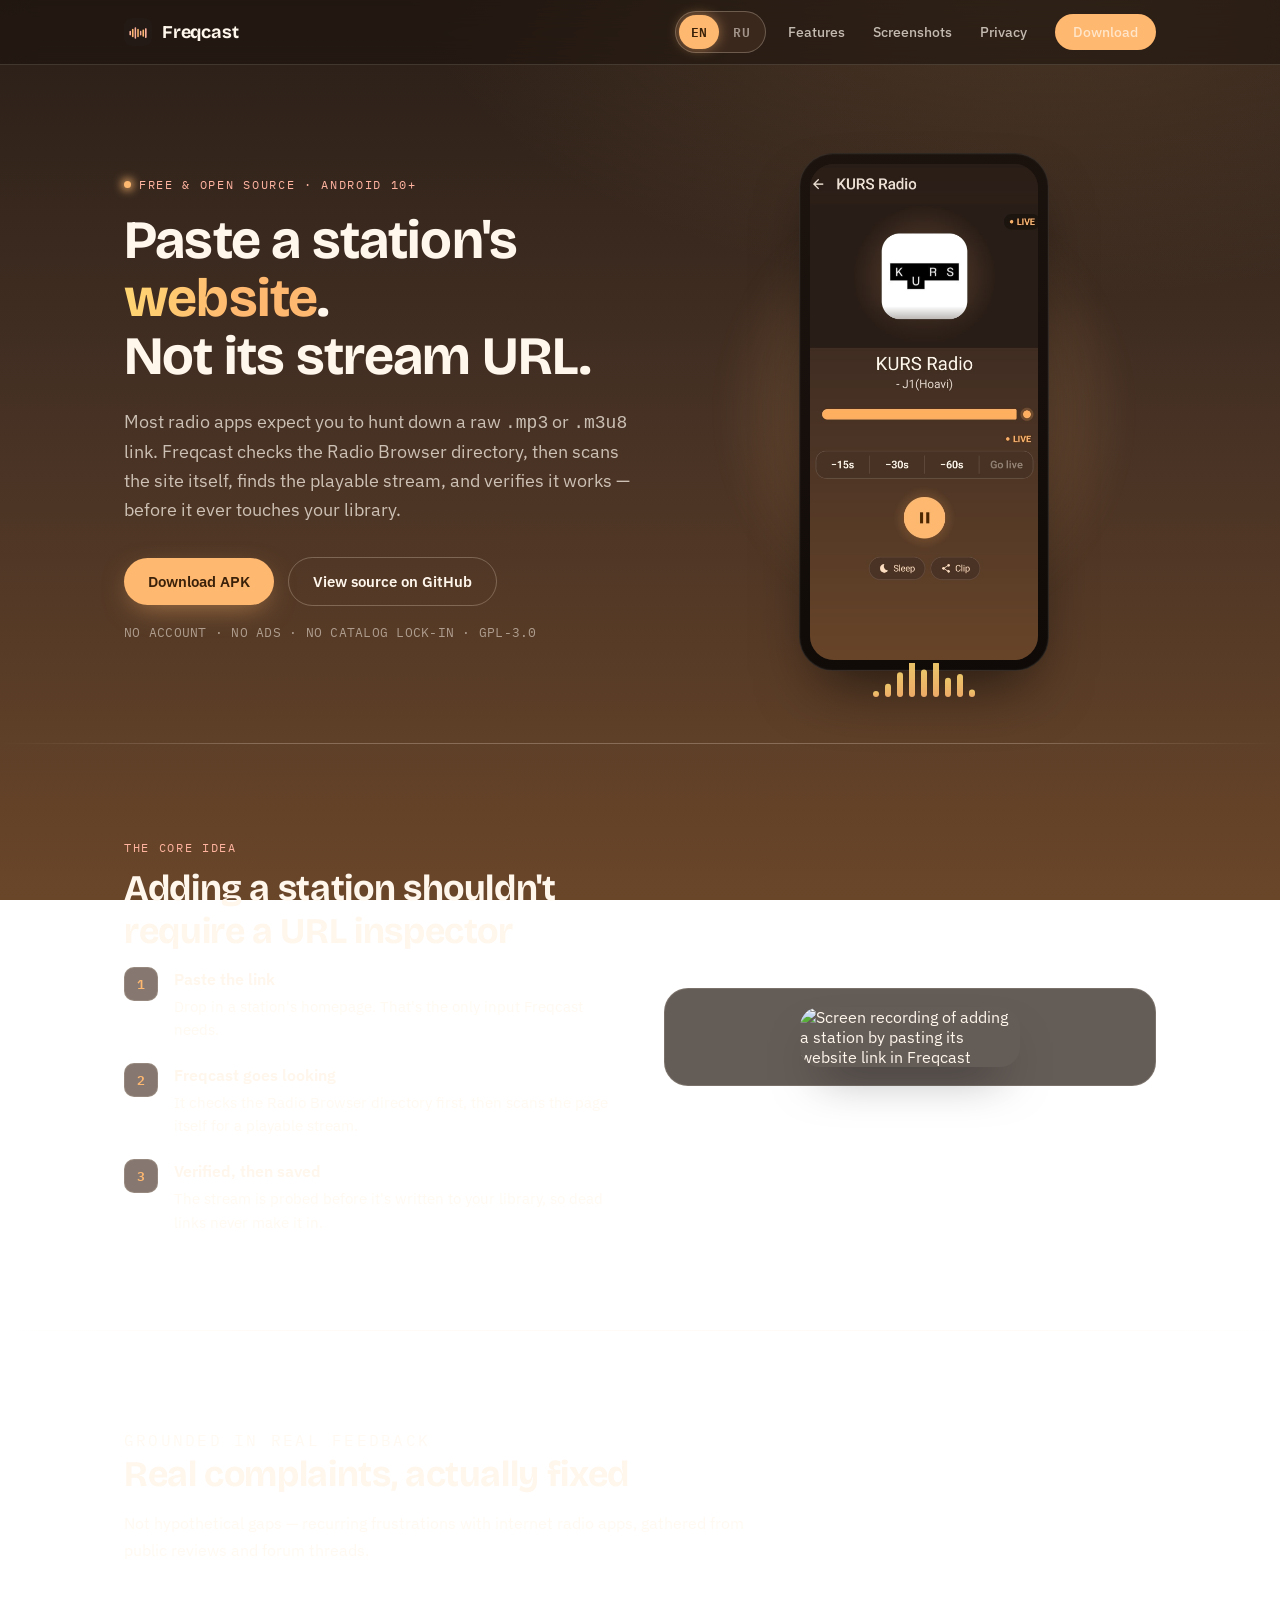
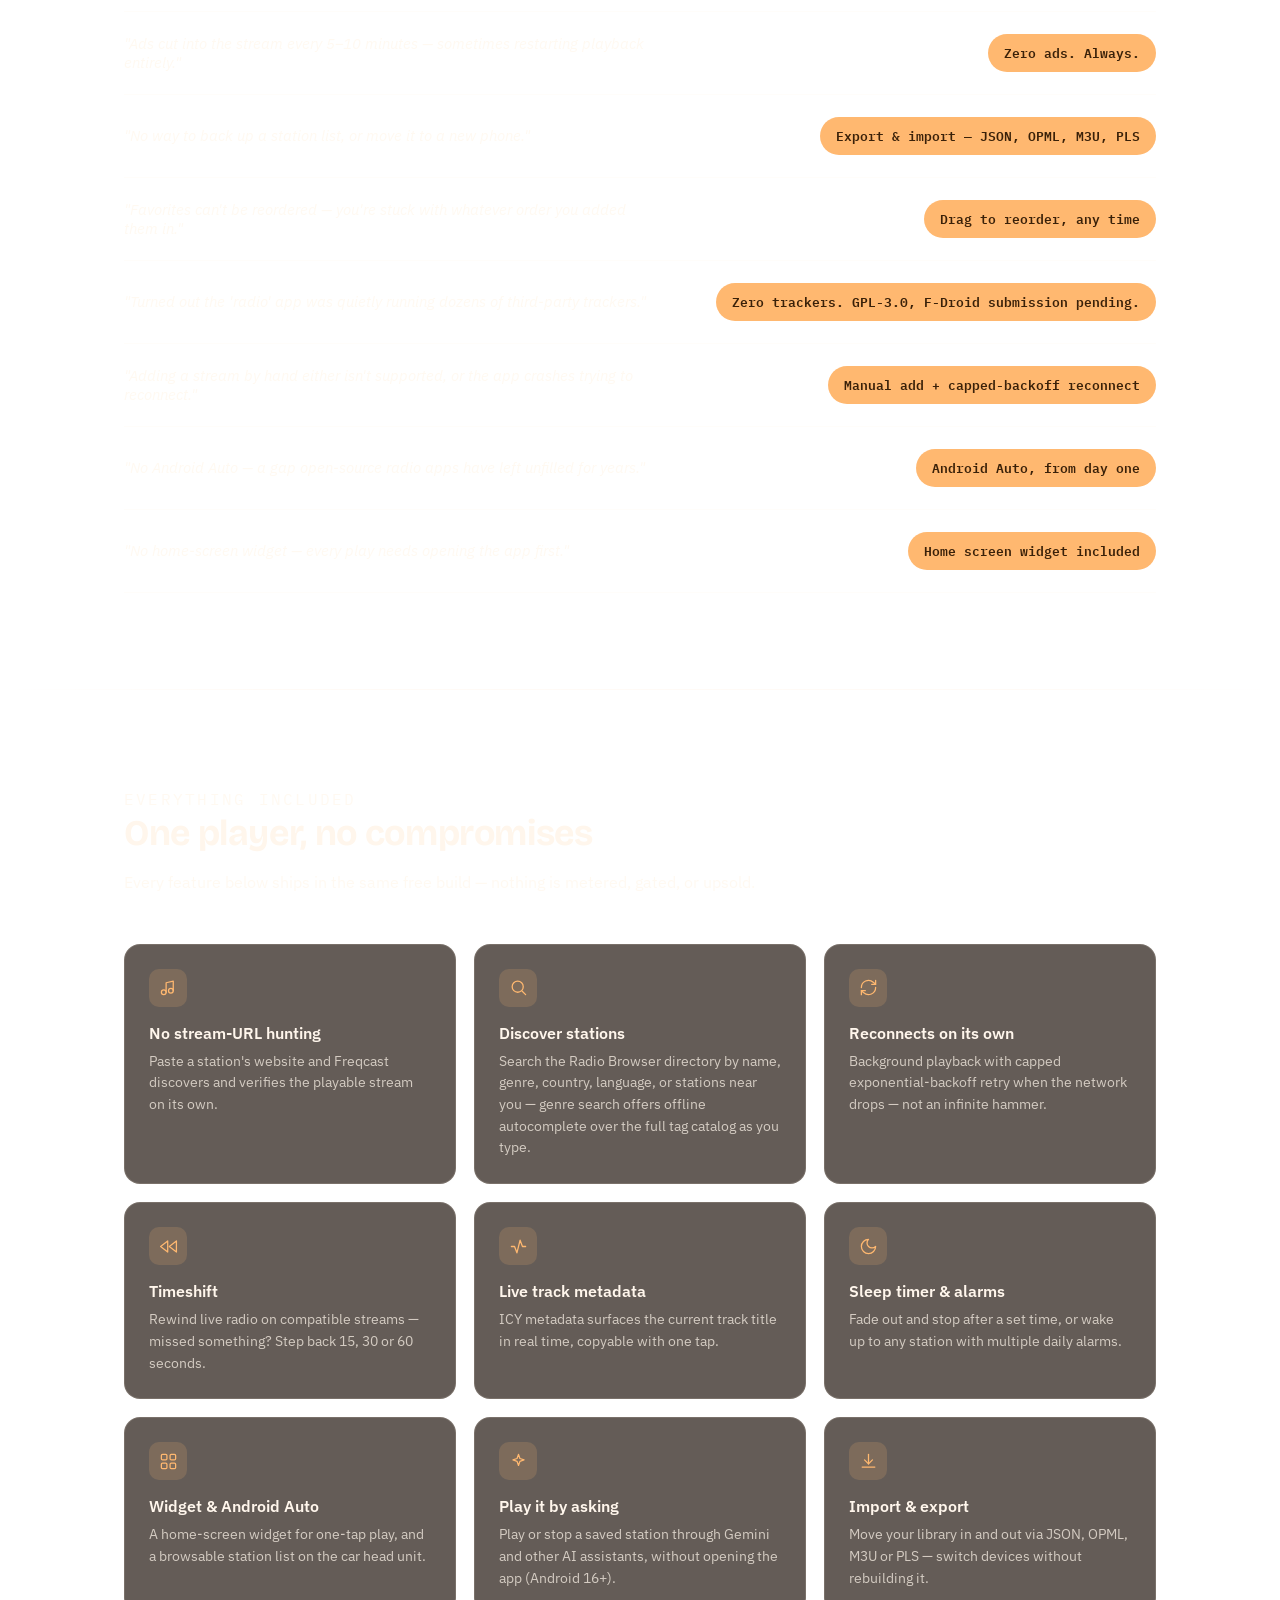
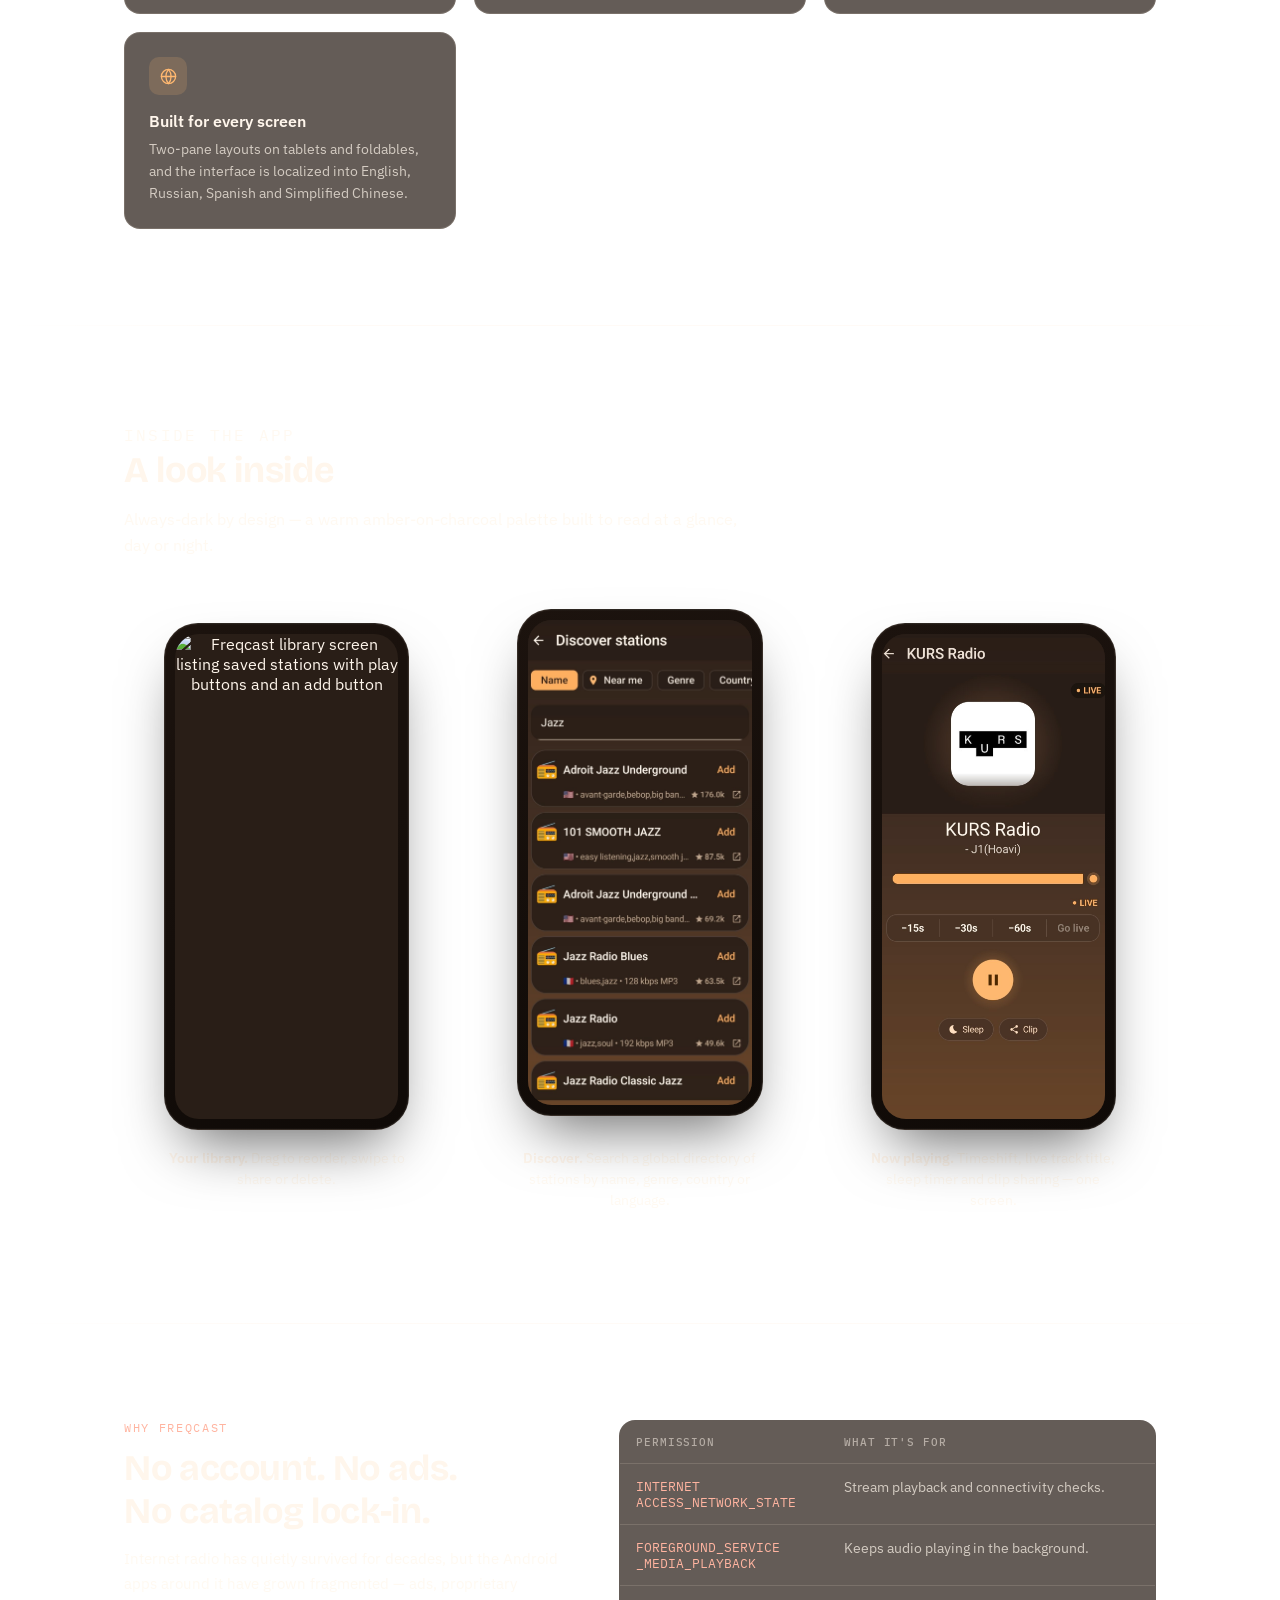
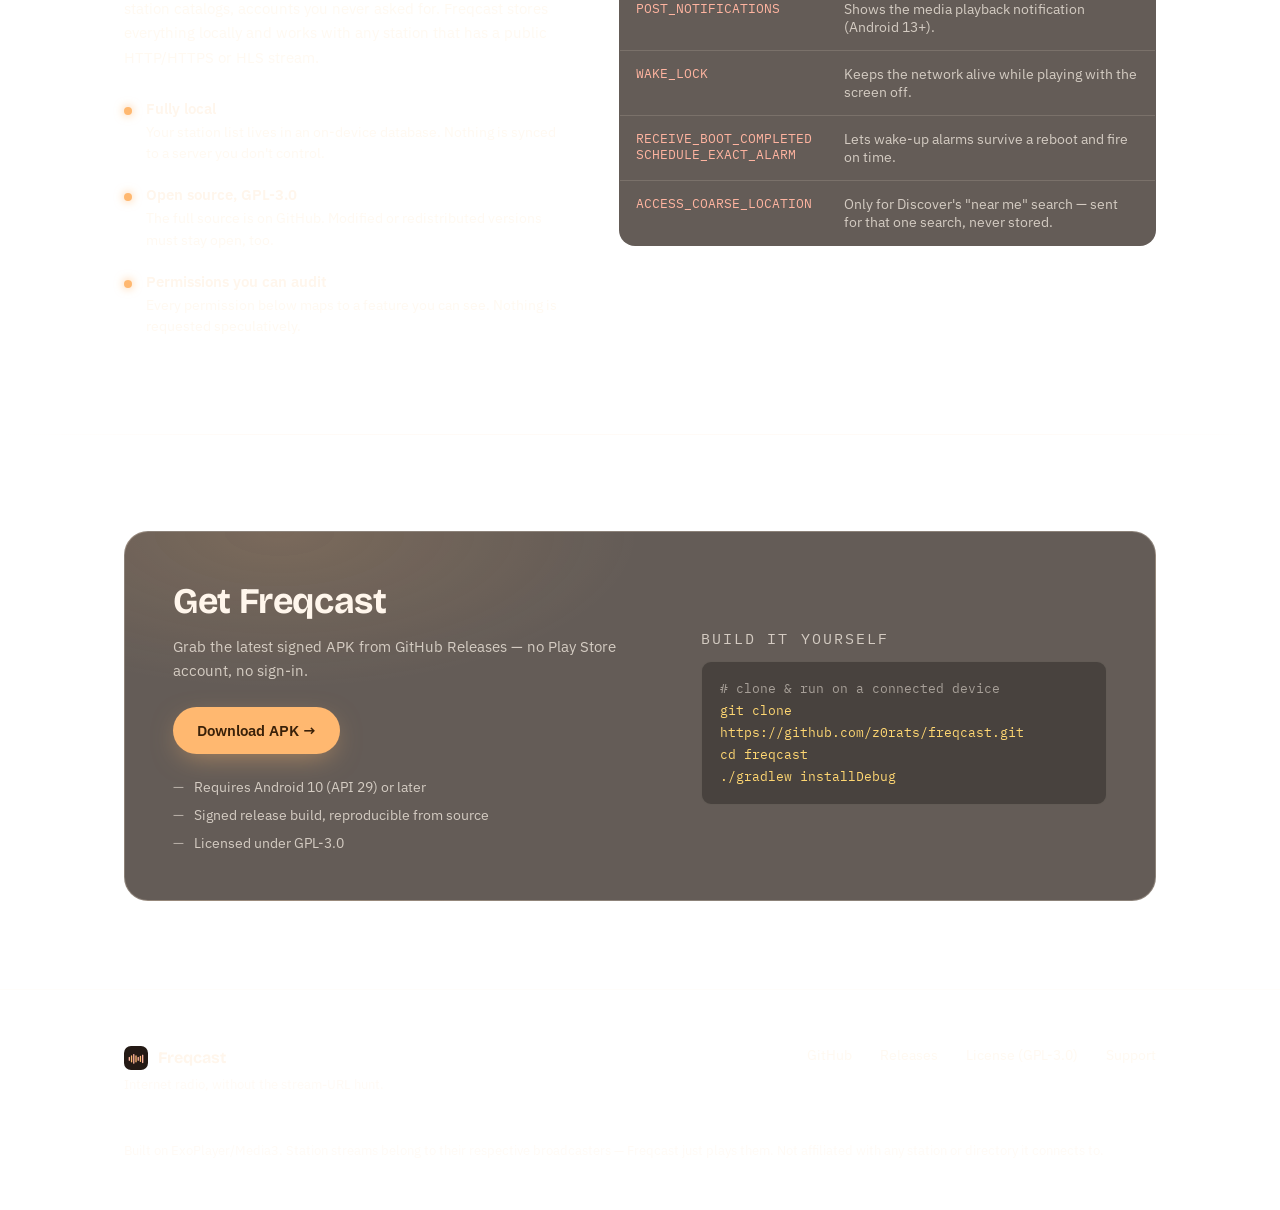
==== docs/index.html @ 95578cf1 "Install android/skills toolkit; expose station playback via AppFunctions; add battery optimization t" ====
<!DOCTYPE html>
<html lang="en">
<head>
<meta charset="UTF-8">
<meta name="viewport" content="width=device-width, initial-scale=1.0">
<title>Freqcast — Internet radio, without the stream-URL hunt</title>
<meta name="description" content="Freqcast is a free, open-source Android radio player. Paste a station's website and it finds, verifies, and adds the playable stream for you. No account, no ads, no catalog lock-in.">
<link rel="icon" href="icon-192.png" type="image/png">
<link rel="preconnect" href="https://fonts.gstatic.com" crossorigin>
<link href="https://fonts.googleapis.com/css2?family=Bricolage+Grotesque:opsz,wght@12..96,600..800&family=IBM+Plex+Sans:wght@400;500;600&family=IBM+Plex+Mono:wght@400;500;600&display=swap" rel="stylesheet">
<style>
  :root {
    --bg-start: #291e17;
    --bg-mid: #463124;
    --bg-end: #6a4629;
    --surface: rgba(41, 30, 23, 0.72);
    --surface-active: rgba(70, 49, 36, 0.65);
    --border: rgba(255, 237, 221, 0.14);
    --border-strong: rgba(255, 237, 221, 0.26);
    --accent: #ffb870;
    --accent-soft: rgba(255, 184, 112, 0.16);
    --accent-2: #ffb4a0;
    --accent-3: #ffd772;
    --text: #fff6ec;
    --text-soft: rgba(255, 246, 236, 0.72);
    --text-dim: rgba(255, 246, 236, 0.52);
    --font-display: "Bricolage Grotesque", "IBM Plex Sans", sans-serif;
    --font-body: "IBM Plex Sans", -apple-system, "Segoe UI", sans-serif;
    --font-mono: "IBM Plex Mono", ui-monospace, SFMono-Regular, monospace;
    --radius-lg: 24px;
    --radius-md: 16px;
    --radius-sm: 10px;
    --wrap: 1080px;
  }

  * { box-sizing: border-box; }
  html { scroll-behavior: smooth; }
  body {
    margin: 0;
    font-family: var(--font-body);
    color: var(--text);
    background:
      radial-gradient(1100px 620px at 82% -8%, rgba(255, 184, 112, 0.16), transparent 60%),
      linear-gradient(180deg, var(--bg-start) 0%, var(--bg-mid) 46%, var(--bg-end) 100%);
    background-attachment: fixed;
    -webkit-font-smoothing: antialiased;
    overflow-x: hidden;
  }
  img { max-width: 100%; display: block; }
  a { color: inherit; }
  :focus-visible { outline: 2px solid var(--accent); outline-offset: 3px; border-radius: 4px; }

  .wrap {
    width: 100%;
    max-width: var(--wrap);
    margin: 0 auto;
    padding: 0 24px;
  }

  /* ---------- Nav ---------- */
  .nav {
    position: sticky;
    top: 0;
    z-index: 40;
    backdrop-filter: blur(14px);
    -webkit-backdrop-filter: blur(14px);
    background: rgba(28, 19, 14, 0.55);
    border-bottom: 1px solid var(--border);
  }
  .nav-inner {
    display: flex;
    align-items: center;
    justify-content: space-between;
    height: 64px;
  }
  .brand { display: flex; align-items: center; gap: 10px; text-decoration: none; }
  .brand img { width: 28px; height: 28px; border-radius: 8px; }
  .brand span {
    font-family: var(--font-display);
    font-weight: 700;
    font-size: 18px;
    letter-spacing: -0.01em;
  }
  .nav-right { display: flex; align-items: center; gap: 22px; }
  .nav-links { display: flex; align-items: center; gap: 28px; }
  .nav-links a {
    font-size: 14px;
    color: var(--text-soft);
    text-decoration: none;
    font-weight: 500;
  }
  .nav-links a:hover { color: var(--text); }
  .nav-cta {
    padding: 9px 18px;
    border-radius: 999px;
    background: var(--accent);
    color: #3a2109;
    font-weight: 600;
    font-size: 14px;
    text-decoration: none;
    white-space: nowrap;
  }
  .lang-switch {
    display: flex;
    align-items: center;
    gap: 2px;
    flex: none;
    padding: 3px;
    border-radius: 999px;
    background: var(--surface-active);
    border: 1px solid var(--border-strong);
  }
  .lang-switch a {
    padding: 6px 12px;
    border-radius: 999px;
    font-family: var(--font-mono);
    font-size: 12.5px;
    font-weight: 600;
    letter-spacing: 0.03em;
    text-decoration: none;
    color: var(--text-dim);
    transition: background 0.15s ease, color 0.15s ease;
  }
  .lang-switch a:hover { color: var(--text); }
  .lang-switch a.lang-active {
    background: var(--accent);
    color: #3a2109;
    box-shadow: 0 0 14px -2px rgba(255, 184, 112, 0.7);
  }
  @media (max-width: 720px) {
    .nav-links a:not(.nav-cta) { display: none; }
  }
  @media (max-width: 480px) {
    .lang-switch a { padding: 5px 9px; font-size: 11px; }
    .nav-cta { padding: 8px 14px; font-size: 13px; }
  }
  @media (max-width: 380px) {
    .brand span { display: none; }
  }

  /* ---------- Hero ---------- */
  .hero {
    position: relative;
    padding: 88px 0 64px;
  }
  .hero-grid {
    display: grid;
    grid-template-columns: 1.05fr 0.95fr;
    gap: 56px;
    align-items: center;
  }
  @media (max-width: 860px) {
    .hero-grid { grid-template-columns: 1fr; }
    .hero-visual { order: -1; }
  }
  .eyebrow {
    display: inline-flex;
    align-items: center;
    gap: 8px;
    font-family: var(--font-mono);
    font-size: 12px;
    letter-spacing: 0.14em;
    text-transform: uppercase;
    color: var(--accent-2);
    margin: 0 0 20px;
  }
  .eyebrow::before {
    content: "";
    width: 7px; height: 7px;
    border-radius: 50%;
    background: var(--accent);
    box-shadow: 0 0 10px 2px var(--accent);
  }
  h1 {
    font-family: var(--font-display);
    font-weight: 700;
    font-size: clamp(34px, 5vw, 54px);
    line-height: 1.08;
    letter-spacing: -0.015em;
    margin: 0 0 22px;
    text-wrap: balance;
  }
  h1 em {
    font-style: normal;
    background: linear-gradient(100deg, var(--accent-3), var(--accent) 60%);
    -webkit-background-clip: text;
    background-clip: text;
    color: transparent;
  }
  .lede {
    font-size: 18px;
    line-height: 1.6;
    color: var(--text-soft);
    max-width: 46ch;
    margin: 0 0 32px;
  }
  .cta-row { display: flex; gap: 14px; flex-wrap: wrap; align-items: center; }
  .btn {
    display: inline-flex;
    align-items: center;
    gap: 8px;
    padding: 14px 24px;
    border-radius: 999px;
    font-weight: 600;
    font-size: 15px;
    text-decoration: none;
    transition: transform 0.15s ease, box-shadow 0.15s ease;
  }
  .btn:hover { transform: translateY(-1px); }
  .btn-primary {
    background: var(--accent);
    color: #3a2109;
    box-shadow: 0 8px 28px -8px rgba(255, 184, 112, 0.55);
  }
  .btn-primary:hover { box-shadow: 0 10px 32px -6px rgba(255, 184, 112, 0.7); }
  .btn-ghost {
    background: transparent;
    color: var(--text);
    border: 1px solid var(--border-strong);
  }
  .btn-ghost:hover { border-color: var(--accent); background: var(--accent-soft); }
  .hero-meta {
    margin-top: 18px;
    font-family: var(--font-mono);
    font-size: 12.5px;
    color: var(--text-dim);
    letter-spacing: 0.02em;
  }

  /* ---------- hero visual: phone + ambient bars ---------- */
  .hero-visual { position: relative; display: flex; justify-content: center; }
  .glow-field {
    position: absolute;
    inset: -60px;
    background: radial-gradient(closest-side, rgba(255, 184, 112, 0.35), transparent 70%);
    filter: blur(10px);
    z-index: 0;
    pointer-events: none;
  }
  .phone {
    position: relative;
    z-index: 1;
    width: 250px;
    border-radius: 34px;
    padding: 10px;
    background: linear-gradient(160deg, #1c130e, #0f0a07);
    border: 1px solid rgba(255, 237, 221, 0.12);
    box-shadow:
      0 30px 60px -20px rgba(0,0,0,0.6),
      0 0 0 1px rgba(255,255,255,0.02) inset;
  }
  .phone-screen {
    width: 100%;
    aspect-ratio: 230 / 500;
    border-radius: 24px;
    overflow: hidden;
    background: var(--bg-start);
  }
  .phone-screen img { width: 100%; height: 100%; object-fit: cover; object-position: top; }
  #eq {
    position: absolute;
    left: 50%;
    bottom: -26px;
    transform: translateX(-50%);
    z-index: 2;
    opacity: 0.9;
  }

  /* ---------- Section scaffolding ---------- */
  section { padding: 88px 0; position: relative; }
  .section-head { max-width: 640px; margin: 0 0 48px; }
  .kicker {
    font-family: var(--font-mono);
    font-size: 12px;
    letter-spacing: 0.14em;
    text-transform: uppercase;
    color: var(--accent-2);
    margin: 0 0 12px;
  }
  h2 {
    font-family: var(--font-display);
    font-weight: 700;
    font-size: clamp(26px, 3.4vw, 36px);
    letter-spacing: -0.01em;
    margin: 0 0 14px;
    text-wrap: balance;
  }
  .section-head p { color: var(--text-soft); font-size: 16px; line-height: 1.65; margin: 0; }
  .hr {
    height: 1px;
    background: linear-gradient(90deg, transparent, var(--border-strong) 20%, var(--border-strong) 80%, transparent);
    border: none;
  }

  /* ---------- How it works ---------- */
  .how {
    display: grid;
    grid-template-columns: 1fr 1fr;
    gap: 48px;
    align-items: center;
  }
  @media (max-width: 860px) { .how { grid-template-columns: 1fr; } }
  .steps { display: flex; flex-direction: column; gap: 22px; counter-reset: step; }
  .step { display: flex; gap: 16px; }
  .step-num {
    flex: none;
    width: 34px; height: 34px;
    border-radius: 10px;
    background: var(--surface-active);
    border: 1px solid var(--border);
    display: flex; align-items: center; justify-content: center;
    font-family: var(--font-mono);
    font-size: 13px;
    color: var(--accent);
    font-weight: 600;
  }
  .step h3 { margin: 2px 0 6px; font-size: 16px; font-weight: 600; }
  .step p { margin: 0; color: var(--text-soft); font-size: 14.5px; line-height: 1.6; }

  /* ---------- Gripes (real complaints, actually fixed) ---------- */
  .gripe-list { display: flex; flex-direction: column; }
  .gripe {
    display: flex;
    justify-content: space-between;
    align-items: center;
    gap: 28px;
    padding: 22px 0;
    border-top: 1px solid var(--border);
  }
  .gripe:last-child { border-bottom: 1px solid var(--border); }
  .gripe-complaint {
    margin: 0;
    font-size: 15px;
    font-style: italic;
    color: var(--text-soft);
    max-width: 58ch;
  }
  .gripe-fix {
    flex: none;
    font-family: var(--font-mono);
    font-size: 12.5px;
    font-weight: 600;
    color: #3a2109;
    background: var(--accent);
    padding: 8px 16px;
    border-radius: 999px;
    white-space: nowrap;
  }
  @media (max-width: 640px) {
    .gripe { flex-direction: column; align-items: flex-start; gap: 12px; }
  }
  .demo-frame {
    border-radius: var(--radius-lg);
    border: 1px solid var(--border);
    background: var(--surface);
    padding: 18px;
    display: flex;
    justify-content: center;
  }
  .demo-frame img {
    width: 220px;
    border-radius: 20px;
    box-shadow: 0 24px 48px -20px rgba(0,0,0,0.55);
  }

  /* ---------- Feature grid ---------- */
  .features {
    display: grid;
    grid-template-columns: repeat(3, 1fr);
    gap: 18px;
  }
  @media (max-width: 860px) { .features { grid-template-columns: 1fr 1fr; } }
  @media (max-width: 560px) { .features { grid-template-columns: 1fr; } }
  .feature-card {
    border: 1px solid var(--border);
    background: var(--surface);
    border-radius: var(--radius-md);
    padding: 24px;
    transition: border-color 0.15s ease, transform 0.15s ease;
  }
  .feature-card:hover { border-color: var(--border-strong); transform: translateY(-2px); }
  .feature-icon {
    width: 38px; height: 38px;
    border-radius: 10px;
    background: var(--accent-soft);
    display: flex; align-items: center; justify-content: center;
    margin-bottom: 16px;
    color: var(--accent);
  }
  .feature-card h3 { margin: 0 0 8px; font-size: 15.5px; font-weight: 600; }
  .feature-card p { margin: 0; color: var(--text-soft); font-size: 14px; line-height: 1.55; }

  /* ---------- Screenshots ---------- */
  .shots {
    display: grid;
    grid-template-columns: repeat(3, 1fr);
    gap: 28px;
  }
  @media (max-width: 860px) { .shots { grid-template-columns: 1fr; max-width: 320px; margin: 0 auto; } }
  .shot { text-align: center; }
  .shot .phone { width: 100%; margin: 0 auto; }
  .shot:nth-child(2) .phone { transform: translateY(-14px); }
  .shot figcaption {
    margin-top: 18px;
    font-size: 14px;
    color: var(--text-soft);
    line-height: 1.5;
  }
  .shot figcaption b { color: var(--text); font-weight: 600; }

  /* ---------- Philosophy / permissions ---------- */
  .philosophy {
    display: grid;
    grid-template-columns: 0.9fr 1.1fr;
    gap: 56px;
    align-items: start;
  }
  @media (max-width: 860px) { .philosophy { grid-template-columns: 1fr; } }
  .pillars { display: flex; flex-direction: column; gap: 20px; margin-top: 28px; }
  .pillar { display: flex; gap: 14px; }
  .pillar-mark {
    flex: none;
    width: 8px; height: 8px;
    border-radius: 50%;
    margin-top: 8px;
    background: var(--accent);
    box-shadow: 0 0 8px 1px rgba(255,184,112,0.6);
  }
  .pillar h4 { margin: 0 0 4px; font-size: 15px; font-weight: 600; }
  .pillar p { margin: 0; color: var(--text-soft); font-size: 14px; line-height: 1.55; }

  table.perms {
    width: 100%;
    border-collapse: collapse;
    font-size: 13.5px;
    border: 1px solid var(--border);
    border-radius: var(--radius-md);
    overflow: hidden;
    background: var(--surface);
  }
  table.perms th, table.perms td {
    text-align: left;
    padding: 14px 16px;
    border-bottom: 1px solid var(--border);
    vertical-align: top;
  }
  table.perms th {
    font-family: var(--font-mono);
    font-size: 11px;
    letter-spacing: 0.08em;
    text-transform: uppercase;
    color: var(--text-dim);
    font-weight: 500;
  }
  table.perms tr:last-child td { border-bottom: none; }
  table.perms td:first-child {
    font-family: var(--font-mono);
    font-size: 12.5px;
    color: var(--accent-2);
    white-space: nowrap;
  }
  table.perms td:last-child { color: var(--text-soft); }
  .perms-wrap { overflow-x: auto; }

  /* ---------- Download ---------- */
  .download-card {
    border: 1px solid var(--border-strong);
    border-radius: var(--radius-lg);
    background:
      radial-gradient(600px 260px at 15% 0%, rgba(255,184,112,0.14), transparent 60%),
      var(--surface);
    padding: 48px;
    display: grid;
    grid-template-columns: 1.2fr 1fr;
    gap: 40px;
    align-items: center;
  }
  @media (max-width: 860px) { .download-card { grid-template-columns: 1fr; padding: 32px 24px; } }
  .download-card h2 { margin-bottom: 12px; }
  .download-card p { color: var(--text-soft); font-size: 15px; line-height: 1.6; margin: 0 0 24px; }
  .code-block {
    font-family: var(--font-mono);
    font-size: 13px;
    background: rgba(0,0,0,0.28);
    border: 1px solid var(--border);
    border-radius: var(--radius-sm);
    padding: 16px 18px;
    color: var(--accent-3);
    line-height: 1.7;
    overflow-x: auto;
  }
  .code-block .muted { color: var(--text-dim); }
  .req-list { list-style: none; margin: 0; padding: 0; display: flex; flex-direction: column; gap: 10px; }
  .req-list li {
    font-size: 13.5px;
    color: var(--text-soft);
    display: flex;
    gap: 10px;
    align-items: baseline;
  }
  .req-list li::before { content: "—"; color: var(--text-dim); }

  /* ---------- Footer ---------- */
  footer { padding: 56px 0 40px; border-top: 1px solid var(--border); }
  .footer-grid {
    display: flex;
    justify-content: space-between;
    align-items: flex-start;
    flex-wrap: wrap;
    gap: 32px;
  }
  .footer-brand { display: flex; align-items: center; gap: 10px; }
  .footer-brand img { width: 24px; height: 24px; border-radius: 7px; }
  .footer-brand span { font-family: var(--font-display); font-weight: 700; font-size: 16px; }
  .footer-tag { color: var(--text-dim); font-size: 13px; margin-top: 6px; }
  .footer-links { display: flex; gap: 28px; flex-wrap: wrap; }
  .footer-links a { font-size: 14px; color: var(--text-soft); text-decoration: none; }
  .footer-links a:hover { color: var(--accent); }
  .footer-fine { margin-top: 36px; color: var(--text-dim); font-size: 12.5px; }

  @media (prefers-reduced-motion: reduce) {
    html { scroll-behavior: auto; }
  }
</style>
</head>
<body>

<nav class="nav">
  <div class="wrap nav-inner">
    <a class="brand" href="#top">
      <img src="icon-192.png" alt="">
      <span>Freqcast</span>
    </a>
    <div class="nav-right">
      <div class="lang-switch" role="group" aria-label="Language">
        <a href="index.html" class="lang-active">EN</a>
        <a href="ru/index.html">RU</a>
      </div>
      <div class="nav-links">
        <a href="#features">Features</a>
        <a href="#screenshots">Screenshots</a>
        <a href="#privacy">Privacy</a>
        <a class="nav-cta" href="https://github.com/z0rats/freqcast/releases/latest">Download</a>
      </div>
    </div>
  </div>
</nav>

<header class="hero" id="top">
  <div class="wrap hero-grid">
    <div>
      <p class="eyebrow">Free &amp; open source · Android 10+</p>
      <h1>Paste a station's <em>website</em>.<br>Not its stream URL.</h1>
      <p class="lede">
        Most radio apps expect you to hunt down a raw <code>.mp3</code> or <code>.m3u8</code> link.
        Freqcast checks the Radio Browser directory, then scans the site itself, finds the
        playable stream, and verifies it works — before it ever touches your library.
      </p>
      <div class="cta-row">
        <a class="btn btn-primary" href="https://github.com/z0rats/freqcast/releases/latest">Download APK</a>
        <a class="btn btn-ghost" href="https://github.com/z0rats/freqcast">View source on GitHub</a>
      </div>
      <p class="hero-meta">NO ACCOUNT · NO ADS · NO CATALOG LOCK-IN · GPL-3.0</p>
    </div>
    <div class="hero-visual">
      <div class="glow-field"></div>
      <div class="phone">
        <div class="phone-screen">
          <img src="screenshots/3.jpg" alt="Freqcast now-playing screen for KURS Radio, showing the live timeshift scrubber, rewind shortcuts and sleep timer">
        </div>
      </div>
      <canvas id="eq" width="120" height="34" aria-hidden="true"></canvas>
    </div>
  </div>
</header>

<hr class="hr">

<section id="how">
  <div class="wrap how">
    <div>
      <p class="kicker">The core idea</p>
      <h2>Adding a station shouldn't require a URL inspector</h2>
      <div class="steps">
        <div class="step">
          <div class="step-num">1</div>
          <div>
            <h3>Paste the link</h3>
            <p>Drop in a station's homepage. That's the only input Freqcast needs.</p>
          </div>
        </div>
        <div class="step">
          <div class="step-num">2</div>
          <div>
            <h3>Freqcast goes looking</h3>
            <p>It checks the Radio Browser directory first, then scans the page itself for a playable stream.</p>
          </div>
        </div>
        <div class="step">
          <div class="step-num">3</div>
          <div>
            <h3>Verified, then saved</h3>
            <p>The stream is probed before it's written to your library, so dead links never make it in.</p>
          </div>
        </div>
      </div>
    </div>
    <div class="demo-frame">
      <img src="demo.gif" alt="Screen recording of adding a station by pasting its website link in Freqcast" loading="lazy">
    </div>
  </div>
</section>

<hr class="hr">

<section id="gripes">
  <div class="wrap">
    <div class="section-head">
      <p class="kicker">Grounded in real feedback</p>
      <h2>Real complaints, actually fixed</h2>
      <p>Not hypothetical gaps — recurring frustrations with internet radio apps, gathered from public reviews and forum threads.</p>
    </div>
    <div class="gripe-list">
      <div class="gripe">
        <p class="gripe-complaint">"Ads cut into the stream every 5&ndash;10 minutes &mdash; sometimes restarting playback entirely."</p>
        <span class="gripe-fix">Zero ads. Always.</span>
      </div>
      <div class="gripe">
        <p class="gripe-complaint">"No way to back up a station list, or move it to a new phone."</p>
        <span class="gripe-fix">Export &amp; import — JSON, OPML, M3U, PLS</span>
      </div>
      <div class="gripe">
        <p class="gripe-complaint">"Favorites can't be reordered — you're stuck with whatever order you added them in."</p>
        <span class="gripe-fix">Drag to reorder, any time</span>
      </div>
      <div class="gripe">
        <p class="gripe-complaint">"Turned out the 'radio' app was quietly running dozens of third-party trackers."</p>
        <span class="gripe-fix">Zero trackers. GPL-3.0, F-Droid submission pending.</span>
      </div>
      <div class="gripe">
        <p class="gripe-complaint">"Adding a stream by hand either isn't supported, or the app crashes trying to reconnect."</p>
        <span class="gripe-fix">Manual add + capped-backoff reconnect</span>
      </div>
      <div class="gripe">
        <p class="gripe-complaint">"No Android Auto — a gap open-source radio apps have left unfilled for years."</p>
        <span class="gripe-fix">Android Auto, from day one</span>
      </div>
      <div class="gripe">
        <p class="gripe-complaint">"No home-screen widget — every play needs opening the app first."</p>
        <span class="gripe-fix">Home screen widget included</span>
      </div>
    </div>
  </div>
</section>

<hr class="hr">

<section id="features">
  <div class="wrap">
    <div class="section-head">
      <p class="kicker">Everything included</p>
      <h2>One player, no compromises</h2>
      <p>Every feature below ships in the same free build — nothing is metered, gated, or upsold.</p>
    </div>
    <div class="features">

      <div class="feature-card">
        <div class="feature-icon">
          <svg width="19" height="19" viewBox="0 0 24 24" fill="none" stroke="currentColor" stroke-width="1.6" stroke-linecap="round" stroke-linejoin="round"><path d="M9 18V6l9-2v12"></path><circle cx="6" cy="18" r="3"></circle><circle cx="15" cy="16" r="3"></circle></svg>
        </div>
        <h3>No stream-URL hunting</h3>
        <p>Paste a station's website and Freqcast discovers and verifies the playable stream on its own.</p>
      </div>

      <div class="feature-card">
        <div class="feature-icon">
          <svg width="19" height="19" viewBox="0 0 24 24" fill="none" stroke="currentColor" stroke-width="1.6" stroke-linecap="round" stroke-linejoin="round"><circle cx="11" cy="11" r="7"></circle><path d="M21 21l-4.3-4.3"></path></svg>
        </div>
        <h3>Discover stations</h3>
        <p>Search the Radio Browser directory by name, genre, country, language, or stations near you — genre search offers offline autocomplete over the full tag catalog as you type.</p>
      </div>

      <div class="feature-card">
        <div class="feature-icon">
          <svg width="19" height="19" viewBox="0 0 24 24" fill="none" stroke="currentColor" stroke-width="1.6" stroke-linecap="round" stroke-linejoin="round"><path d="M3 12a9 9 0 0 1 15-6.7L21 8"></path><path d="M21 3v5h-5"></path><path d="M21 12a9 9 0 0 1-15 6.7L3 16"></path><path d="M3 21v-5h5"></path></svg>
        </div>
        <h3>Reconnects on its own</h3>
        <p>Background playback with capped exponential-backoff retry when the network drops — not an infinite hammer.</p>
      </div>

      <div class="feature-card">
        <div class="feature-icon">
          <svg width="19" height="19" viewBox="0 0 24 24" fill="none" stroke="currentColor" stroke-width="1.6" stroke-linecap="round" stroke-linejoin="round"><polygon points="11 19 2 12 11 5 11 19"></polygon><polygon points="22 19 13 12 22 5 22 19"></polygon></svg>
        </div>
        <h3>Timeshift</h3>
        <p>Rewind live radio on compatible streams — missed something? Step back 15, 30 or 60 seconds.</p>
      </div>

      <div class="feature-card">
        <div class="feature-icon">
          <svg width="19" height="19" viewBox="0 0 24 24" fill="none" stroke="currentColor" stroke-width="1.6" stroke-linecap="round" stroke-linejoin="round"><path d="M3 12h4l3 8 4-16 3 8h4"></path></svg>
        </div>
        <h3>Live track metadata</h3>
        <p>ICY metadata surfaces the current track title in real time, copyable with one tap.</p>
      </div>

      <div class="feature-card">
        <div class="feature-icon">
          <svg width="19" height="19" viewBox="0 0 24 24" fill="none" stroke="currentColor" stroke-width="1.6" stroke-linecap="round" stroke-linejoin="round"><path d="M12 3a6 6 0 0 0 9 9 9 9 0 1 1-9-9z"></path></svg>
        </div>
        <h3>Sleep timer &amp; alarms</h3>
        <p>Fade out and stop after a set time, or wake up to any station with multiple daily alarms.</p>
      </div>

      <div class="feature-card">
        <div class="feature-icon">
          <svg width="19" height="19" viewBox="0 0 24 24" fill="none" stroke="currentColor" stroke-width="1.6" stroke-linecap="round" stroke-linejoin="round"><rect x="3" y="3" width="7" height="7" rx="1.5"></rect><rect x="14" y="3" width="7" height="7" rx="1.5"></rect><rect x="3" y="14" width="7" height="7" rx="1.5"></rect><rect x="14" y="14" width="7" height="7" rx="1.5"></rect></svg>
        </div>
        <h3>Widget &amp; Android Auto</h3>
        <p>A home-screen widget for one-tap play, and a browsable station list on the car head unit.</p>
      </div>

      <div class="feature-card">
        <div class="feature-icon">
          <svg width="19" height="19" viewBox="0 0 24 24" fill="none" stroke="currentColor" stroke-width="1.6" stroke-linecap="round" stroke-linejoin="round"><path d="M12 3l1.8 5.2L19 10l-5.2 1.8L12 17l-1.8-5.2L5 10l5.2-1.8L12 3z"></path></svg>
        </div>
        <h3>Play it by asking</h3>
        <p>Play or stop a saved station through Gemini and other AI assistants, without opening the app (Android 16+).</p>
      </div>

      <div class="feature-card">
        <div class="feature-icon">
          <svg width="19" height="19" viewBox="0 0 24 24" fill="none" stroke="currentColor" stroke-width="1.6" stroke-linecap="round" stroke-linejoin="round"><path d="M12 3v12"></path><path d="M7 10l5 5 5-5"></path><path d="M4 19h16"></path></svg>
        </div>
        <h3>Import &amp; export</h3>
        <p>Move your library in and out via JSON, OPML, M3U or PLS — switch devices without rebuilding it.</p>
      </div>

      <div class="feature-card">
        <div class="feature-icon">
          <svg width="19" height="19" viewBox="0 0 24 24" fill="none" stroke="currentColor" stroke-width="1.6" stroke-linecap="round" stroke-linejoin="round"><circle cx="12" cy="12" r="9"></circle><path d="M3 12h18"></path><path d="M12 3a14 14 0 0 1 0 18a14 14 0 0 1 0-18z"></path></svg>
        </div>
        <h3>Built for every screen</h3>
        <p>Two-pane layouts on tablets and foldables, and the interface is localized into English, Russian, Spanish and Simplified Chinese.</p>
      </div>

    </div>
  </div>
</section>

<hr class="hr">

<section id="screenshots">
  <div class="wrap">
    <div class="section-head">
      <p class="kicker">Inside the app</p>
      <h2>A look inside</h2>
      <p>Always-dark by design — a warm amber-on-charcoal palette built to read at a glance, day or night.</p>
    </div>
    <div class="shots">
      <figure class="shot">
        <div class="phone">
          <div class="phone-screen">
            <img src="screenshots/1.png" alt="Freqcast library screen listing saved stations with play buttons and an add button" loading="lazy">
          </div>
        </div>
        <figcaption><b>Your library.</b> Drag to reorder, swipe to share or delete.</figcaption>
      </figure>
      <figure class="shot">
        <div class="phone">
          <div class="phone-screen">
            <img src="screenshots/2.jpg" alt="Freqcast Discover screen showing Jazz search results from the Radio Browser directory" loading="lazy">
          </div>
        </div>
        <figcaption><b>Discover.</b> Search a global directory of stations by name, genre, country or language.</figcaption>
      </figure>
      <figure class="shot">
        <div class="phone">
          <div class="phone-screen">
            <img src="screenshots/3.jpg" alt="Freqcast now-playing screen with timeshift scrubber, sleep timer and clip sharing" loading="lazy">
          </div>
        </div>
        <figcaption><b>Now playing.</b> Timeshift, live track title, sleep timer and clip sharing — one screen.</figcaption>
      </figure>
    </div>
  </div>
</section>

<hr class="hr">

<section id="privacy">
  <div class="wrap philosophy">
    <div>
      <p class="kicker">Why Freqcast</p>
      <h2>No account. No ads. No catalog lock-in.</h2>
      <p style="color:var(--text-soft); font-size:15px; line-height:1.65; margin:0;">
        Internet radio has quietly survived for decades, but the Android apps around it have grown
        fragmented — ads, proprietary station catalogs, accounts you never asked for. Freqcast stores
        everything locally and works with any station that has a public HTTP/HTTPS or HLS stream.
      </p>
      <div class="pillars">
        <div class="pillar">
          <div class="pillar-mark"></div>
          <div>
            <h4>Fully local</h4>
            <p>Your station list lives in an on-device database. Nothing is synced to a server you don't control.</p>
          </div>
        </div>
        <div class="pillar">
          <div class="pillar-mark"></div>
          <div>
            <h4>Open source, GPL-3.0</h4>
            <p>The full source is on GitHub. Modified or redistributed versions must stay open, too.</p>
          </div>
        </div>
        <div class="pillar">
          <div class="pillar-mark"></div>
          <div>
            <h4>Permissions you can audit</h4>
            <p>Every permission below maps to a feature you can see. Nothing is requested speculatively.</p>
          </div>
        </div>
      </div>
    </div>
    <div class="perms-wrap">
      <table class="perms">
        <thead>
          <tr><th>Permission</th><th>What it's for</th></tr>
        </thead>
        <tbody>
          <tr><td>INTERNET<br>ACCESS_NETWORK_STATE</td><td>Stream playback and connectivity checks.</td></tr>
          <tr><td>FOREGROUND_SERVICE<br>_MEDIA_PLAYBACK</td><td>Keeps audio playing in the background.</td></tr>
          <tr><td>POST_NOTIFICATIONS</td><td>Shows the media playback notification (Android 13+).</td></tr>
          <tr><td>WAKE_LOCK</td><td>Keeps the network alive while playing with the screen off.</td></tr>
          <tr><td>RECEIVE_BOOT_COMPLETED<br>SCHEDULE_EXACT_ALARM</td><td>Lets wake-up alarms survive a reboot and fire on time.</td></tr>
          <tr><td>ACCESS_COARSE_LOCATION</td><td>Only for Discover's "near me" search — sent for that one search, never stored.</td></tr>
        </tbody>
      </table>
    </div>
  </div>
</section>

<hr class="hr">

<section id="download">
  <div class="wrap">
    <div class="download-card">
      <div>
        <h2>Get Freqcast</h2>
        <p>Grab the latest signed APK from GitHub Releases — no Play Store account, no sign-in.</p>
        <div class="cta-row">
          <a class="btn btn-primary" href="https://github.com/z0rats/freqcast/releases/latest">Download APK →</a>
        </div>
        <ul class="req-list" style="margin-top:24px;">
          <li>Requires Android 10 (API 29) or later</li>
          <li>Signed release build, reproducible from source</li>
          <li>Licensed under GPL-3.0</li>
        </ul>
      </div>
      <div>
        <p class="kicker" style="margin-bottom:10px;">Build it yourself</p>
        <div class="code-block">
<span class="muted"># clone &amp; run on a connected device</span><br>
git clone https://github.com/z0rats/freqcast.git<br>
cd freqcast<br>
./gradlew installDebug
        </div>
      </div>
    </div>
  </div>
</section>

<footer>
  <div class="wrap">
    <div class="footer-grid">
      <div>
        <div class="footer-brand">
          <img src="icon-192.png" alt="">
          <span>Freqcast</span>
        </div>
        <p class="footer-tag">Internet radio, without the stream-URL hunt.</p>
      </div>
      <div class="footer-links">
        <a href="https://github.com/z0rats/freqcast">GitHub</a>
        <a href="https://github.com/z0rats/freqcast/releases">Releases</a>
        <a href="https://github.com/z0rats/freqcast/blob/master/LICENSE">License (GPL-3.0)</a>
        <a href="https://github.com/z0rats/freqcast/blob/master/FUNDING.md">Support</a>
      </div>
    </div>
    <p class="footer-fine">Built on ExoPlayer/Media3. Station streams belong to their respective broadcasters — Freqcast just plays them. Not affiliated with any station or directory it connects to.</p>
  </div>
</footer>

<script>
(function () {
  var canvas = document.getElementById('eq');
  if (!canvas) return;
  var ctx = canvas.getContext('2d');
  var reduceMotion = window.matchMedia('(prefers-reduced-motion: reduce)').matches;
  var bars = 9;
  var barWidth = 6;
  var gap = 6;
  var base = [10, 18, 26, 34, 22, 30, 16, 24, 12];
  var t = 0;

  function draw() {
    var w = canvas.width, h = canvas.height;
    ctx.clearRect(0, 0, w, h);
    var totalWidth = bars * barWidth + (bars - 1) * gap;
    var startX = (w - totalWidth) / 2;
    for (var i = 0; i < bars; i++) {
      var phase = reduceMotion ? 0 : Math.sin(t / 260 + i * 0.7);
      var height = Math.max(6, base[i] + phase * 6);
      var x = startX + i * (barWidth + gap);
      var y = h - height;
      var grad = ctx.createLinearGradient(0, y, 0, h);
      grad.addColorStop(0, '#ffd772');
      grad.addColorStop(1, '#ffb870');
      ctx.fillStyle = grad;
      ctx.beginPath();
      if (ctx.roundRect) {
        ctx.roundRect(x, y, barWidth, height, 3);
      } else {
        ctx.rect(x, y, barWidth, height);
      }
      ctx.fill();
    }
  }

  draw();
  if (!reduceMotion) {
    (function loop() {
      t += 16;
      draw();
      requestAnimationFrame(loop);
    })();
  }
})();
</script>

</body>
</html>
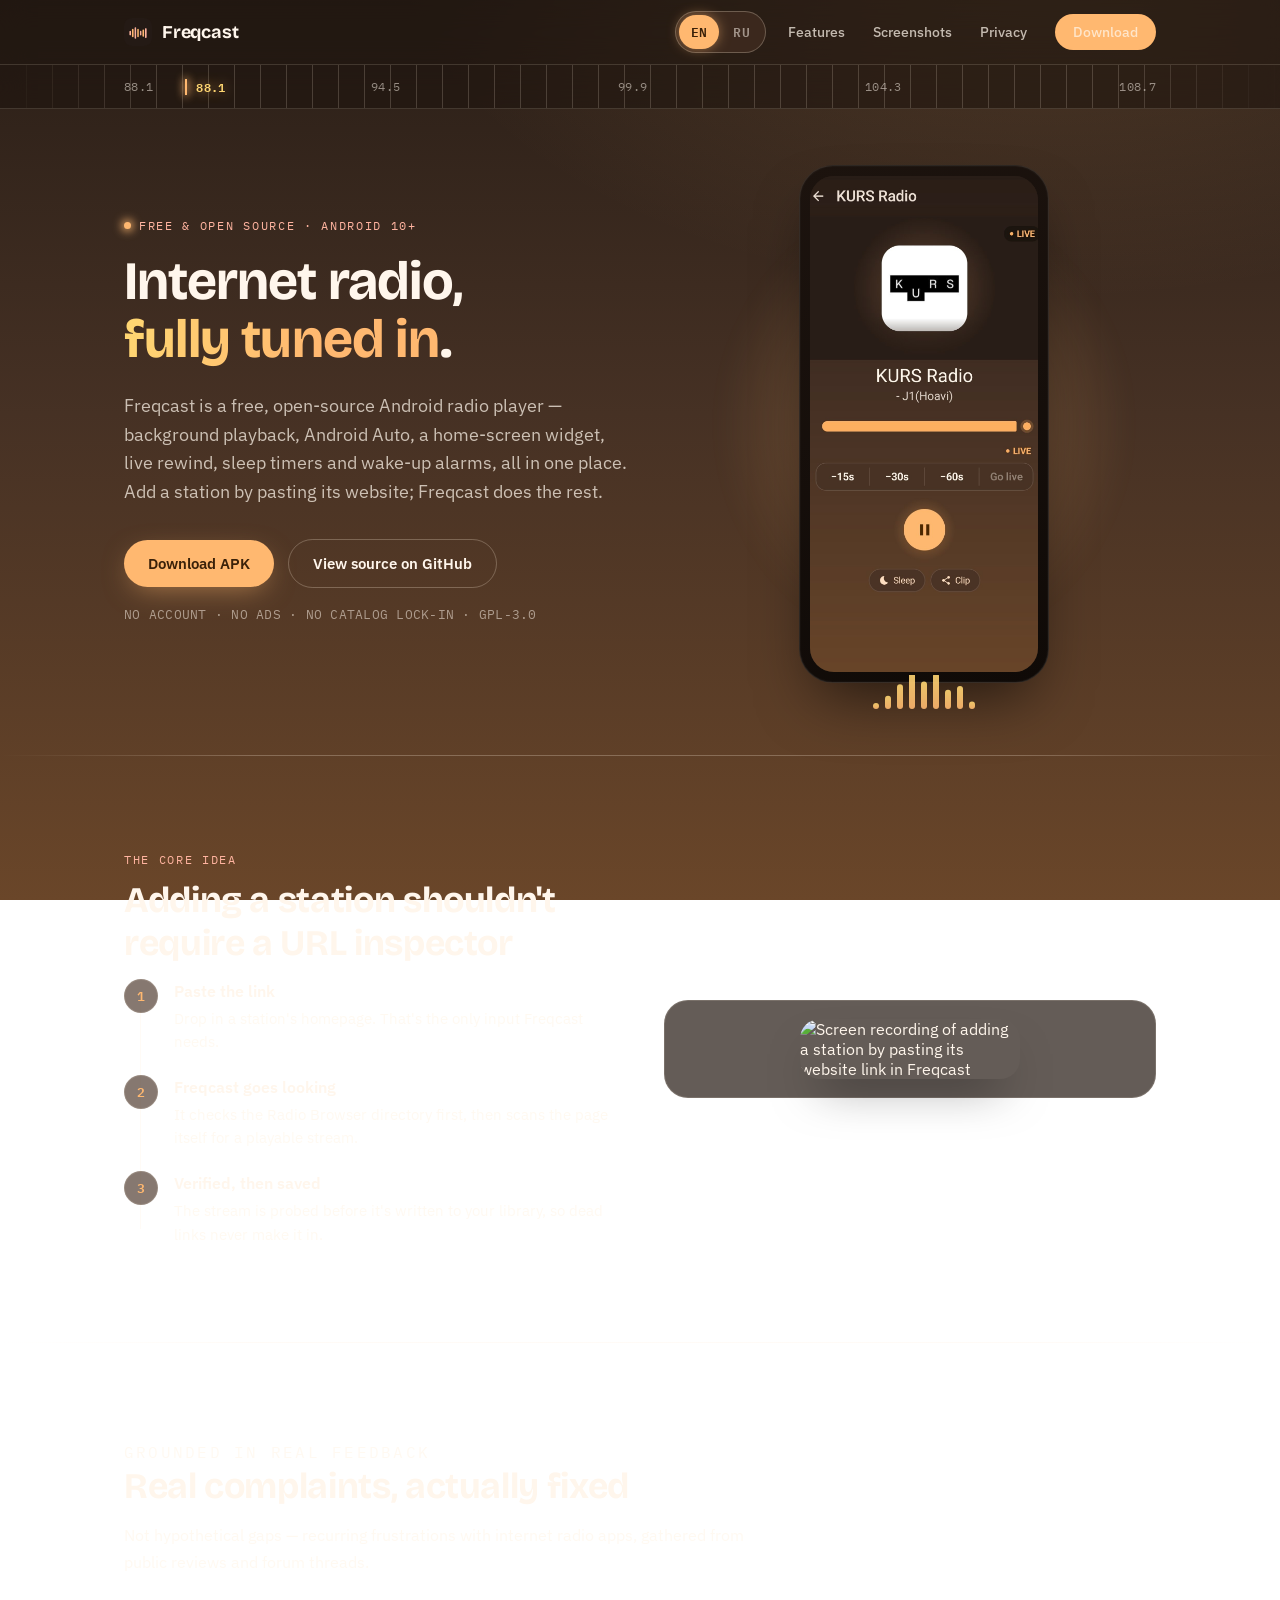
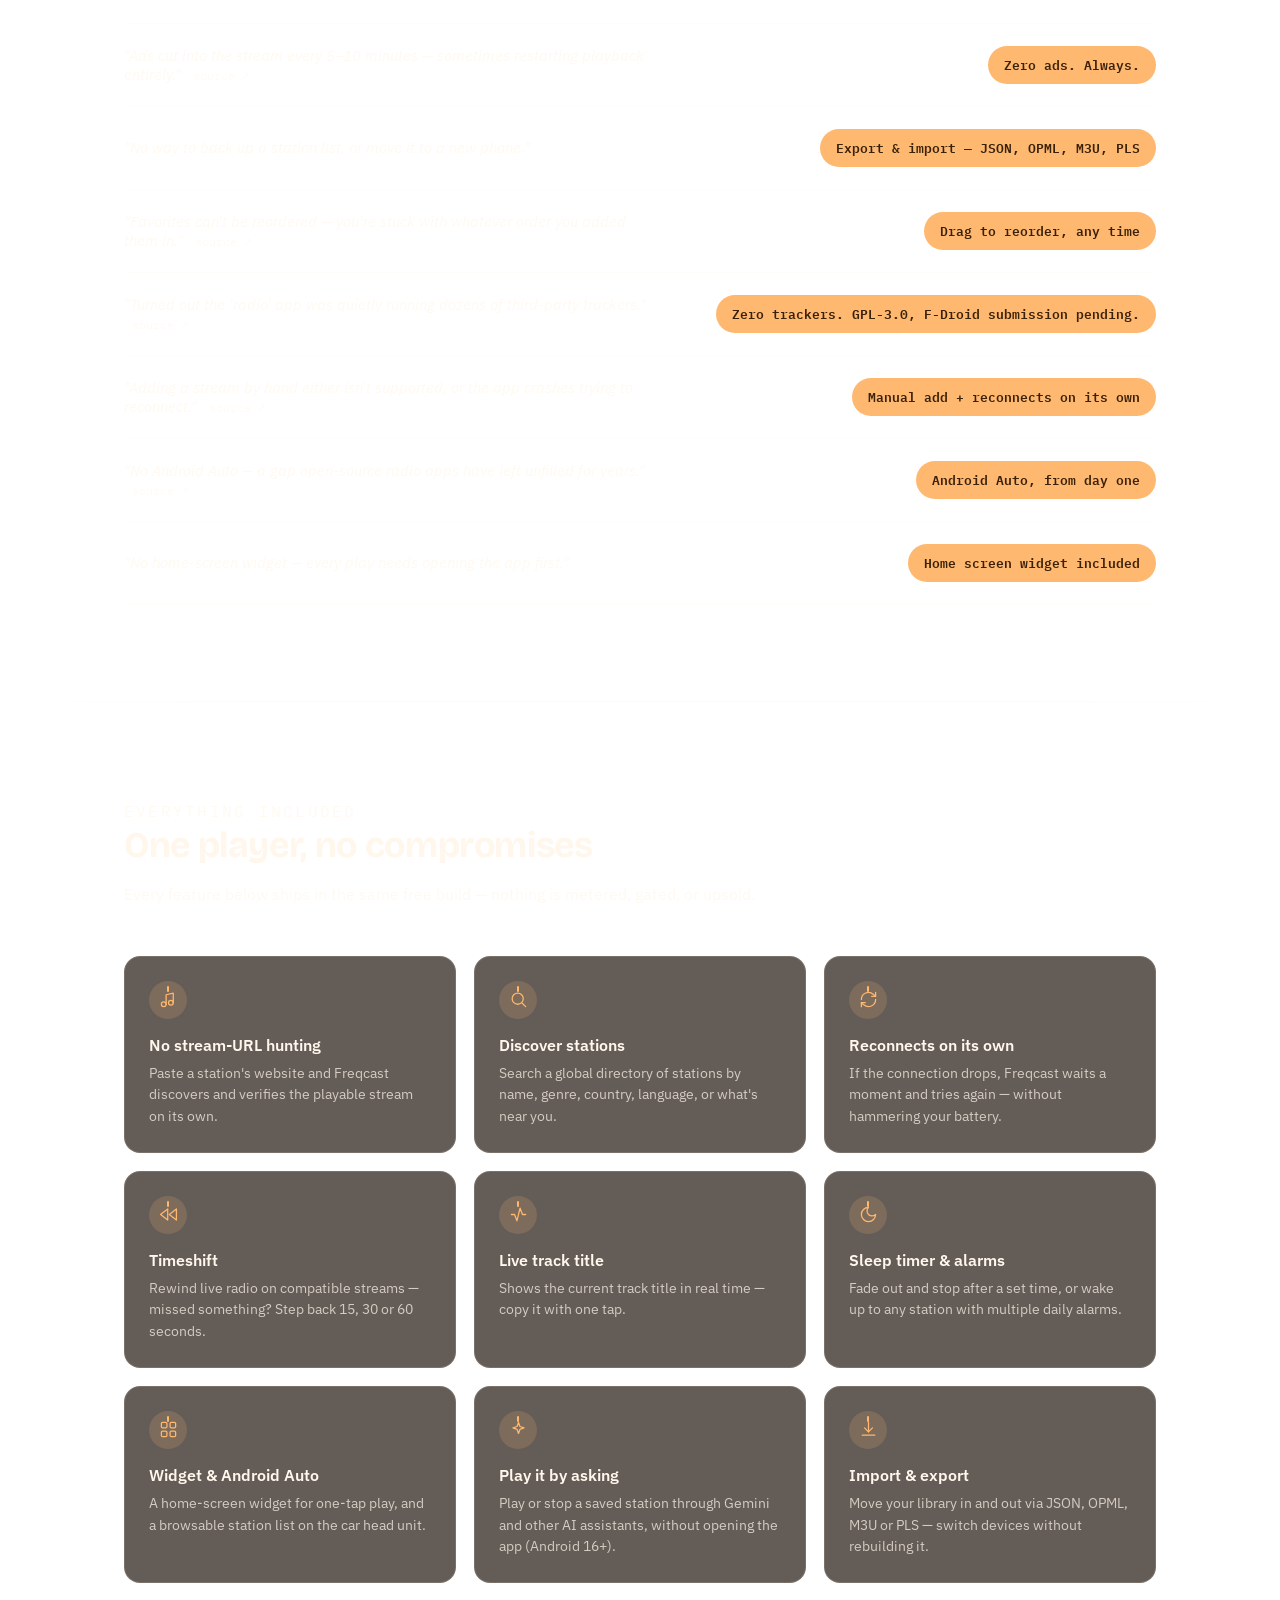
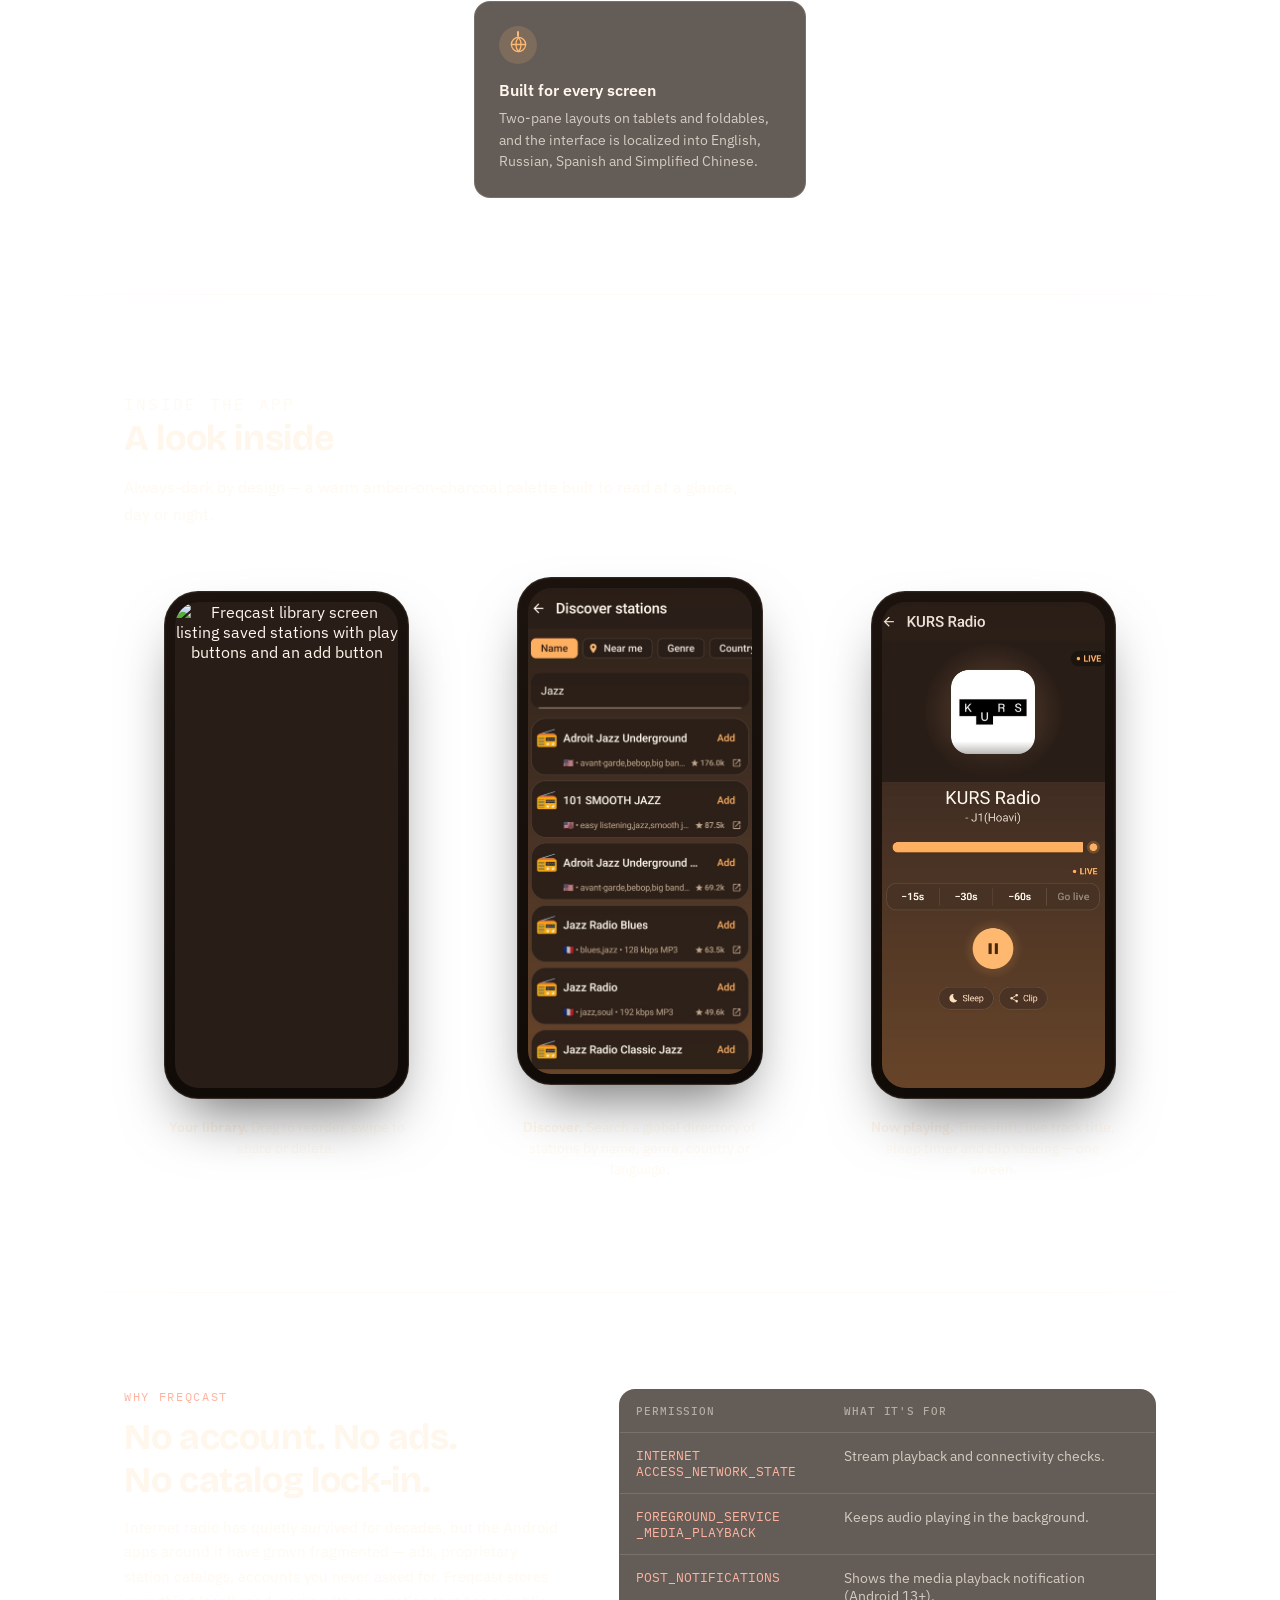
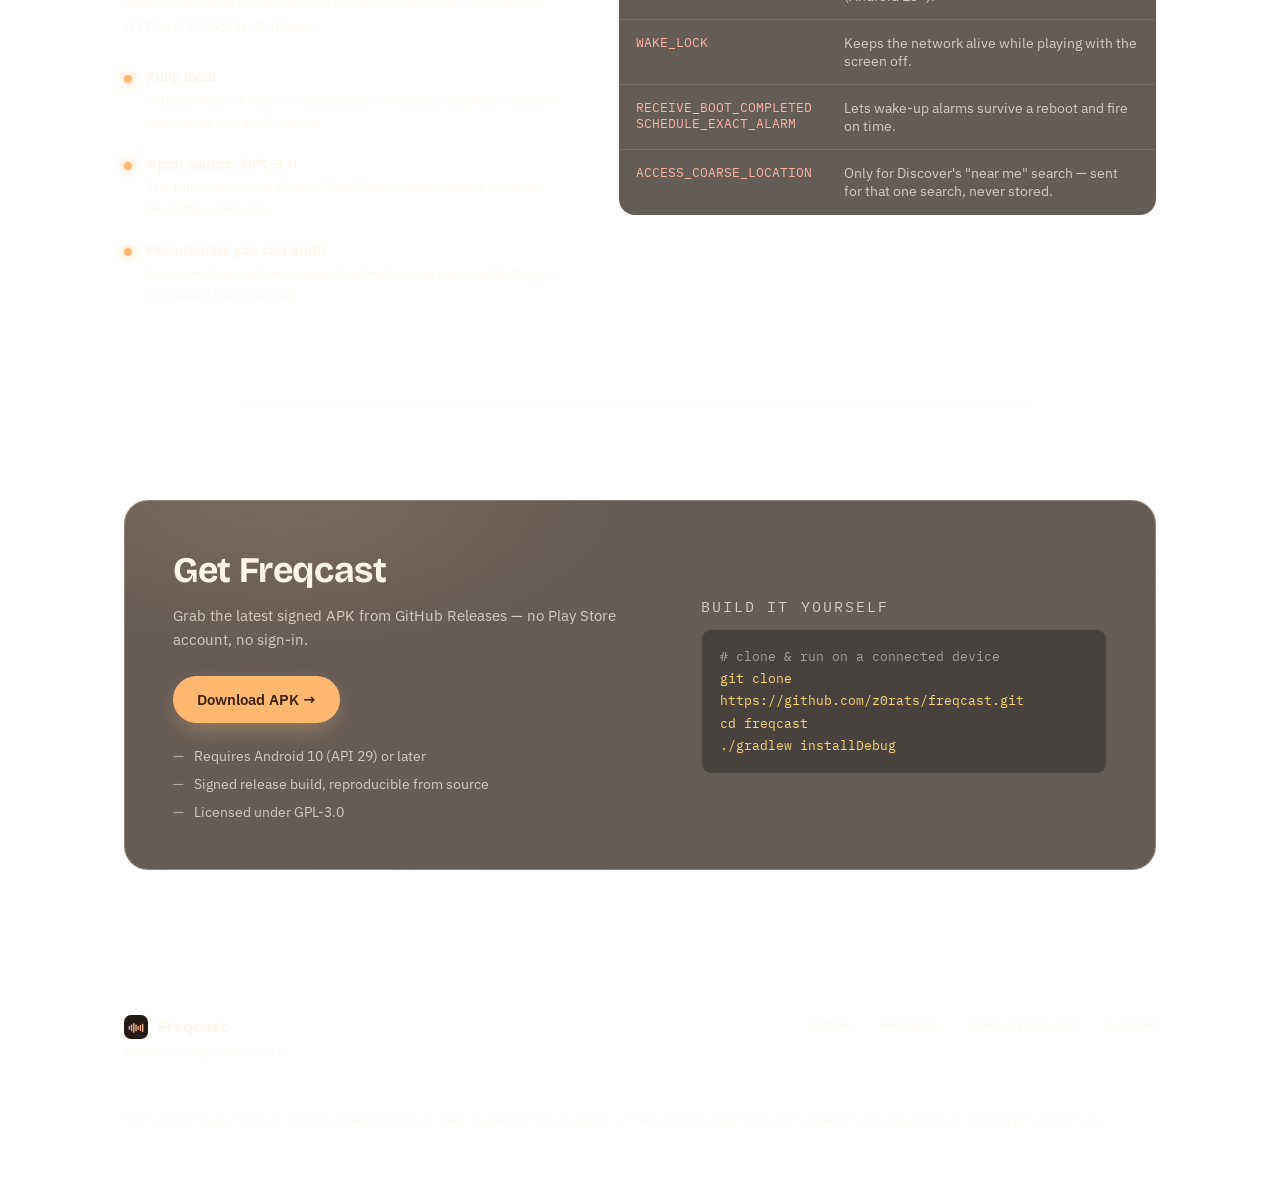
==== commit 826c315f: "Update landing page Co-Authored-By: Claude Sonnet 5 <noreply@anthropic.com>" ====
--- a/docs/index.html
+++ b/docs/index.html
@@ -3,8 +3,8 @@
 <head>
 <meta charset="UTF-8">
 <meta name="viewport" content="width=device-width, initial-scale=1.0">
-<title>Freqcast — Internet radio, without the stream-URL hunt</title>
-<meta name="description" content="Freqcast is a free, open-source Android radio player. Paste a station's website and it finds, verifies, and adds the playable stream for you. No account, no ads, no catalog lock-in.">
+<title>Freqcast — Internet radio, fully tuned in</title>
+<meta name="description" content="Freqcast is a free, open-source Android radio player — background playback, Android Auto, a home-screen widget, live rewind, sleep timers and alarms. Add any station by pasting its website; Freqcast finds and verifies the stream for you.">
 <link rel="icon" href="icon-192.png" type="image/png">
 <link rel="preconnect" href="https://fonts.gstatic.com" crossorigin>
 <link href="https://fonts.googleapis.com/css2?family=Bricolage+Grotesque:opsz,wght@12..96,600..800&family=IBM+Plex+Sans:wght@400;500;600&family=IBM+Plex+Mono:wght@400;500;600&display=swap" rel="stylesheet">
@@ -141,7 +141,82 @@
   /* ---------- Hero ---------- */
   .hero {
     position: relative;
-    padding: 88px 0 64px;
+    padding: 56px 0 64px;
+  }
+  .tuner-strip {
+    position: sticky;
+    top: 64px;
+    z-index: 39;
+    height: 44px;
+    border-bottom: 1px solid var(--border);
+    background: rgba(28, 19, 14, 0.55);
+    backdrop-filter: blur(14px);
+    -webkit-backdrop-filter: blur(14px);
+  }
+  .tuner-strip::before {
+    content: "";
+    position: absolute;
+    inset: 0;
+    background-image: repeating-linear-gradient(90deg, var(--border-strong) 0 1px, transparent 1px 26px);
+    -webkit-mask-image: linear-gradient(90deg, transparent, #000 12%, #000 88%, transparent);
+    mask-image: linear-gradient(90deg, transparent, #000 12%, #000 88%, transparent);
+    opacity: 0.7;
+  }
+  .tuner-labels {
+    position: relative;
+    z-index: 1;
+    max-width: var(--wrap);
+    margin: 0 auto;
+    height: 100%;
+    padding: 0 24px;
+    display: flex;
+    align-items: center;
+    justify-content: space-between;
+    font-family: var(--font-mono);
+    font-size: 12px;
+    letter-spacing: 0.03em;
+    color: var(--text-dim);
+  }
+  .tuner-needle {
+    position: absolute;
+    top: 0;
+    bottom: 0;
+    left: 65%;
+    pointer-events: none;
+  }
+  .tuner-needle::before {
+    content: "";
+    position: absolute;
+    left: 0;
+    top: 50%;
+    transform: translate(-50%, -50%);
+    width: 2px;
+    height: 16px;
+    background: var(--accent);
+    box-shadow: 0 0 8px 1px var(--accent);
+  }
+  @media not (prefers-reduced-motion: reduce) {
+    .tuner-needle::before { animation: tuner-pulse 2.4s ease-in-out infinite; }
+  }
+  @keyframes tuner-pulse {
+    0%, 100% { opacity: 1; }
+    50% { opacity: 0.45; }
+  }
+  .tuner-readout {
+    position: absolute;
+    left: 10px;
+    top: 50%;
+    transform: translateY(-50%);
+    font-family: var(--font-mono);
+    font-size: 12px;
+    font-weight: 600;
+    color: var(--accent-3);
+    text-shadow: 0 0 12px rgba(255, 184, 112, 0.7);
+    white-space: nowrap;
+  }
+  @media (max-width: 480px) {
+    .tuner-labels span:first-child, .tuner-labels span:nth-last-child(2) { display: none; }
+    .tuner-labels { font-size: 11px; }
   }
   .hero-grid {
     display: grid;
@@ -152,6 +227,10 @@
   @media (max-width: 860px) {
     .hero-grid { grid-template-columns: 1fr; }
     .hero-visual { order: -1; }
+  }
+  @media (max-width: 560px) {
+    .hero-visual { order: 0; }
+    .phone { width: 200px; }
   }
   .eyebrow {
     display: inline-flex;
@@ -300,12 +379,24 @@
     align-items: center;
   }
   @media (max-width: 860px) { .how { grid-template-columns: 1fr; } }
-  .steps { display: flex; flex-direction: column; gap: 22px; counter-reset: step; }
+  .steps { position: relative; display: flex; flex-direction: column; gap: 22px; counter-reset: step; }
+  .steps::before {
+    content: "";
+    position: absolute;
+    left: 16px;
+    top: 17px;
+    bottom: 17px;
+    width: 1px;
+    background: var(--border-strong);
+    z-index: 0;
+  }
   .step { display: flex; gap: 16px; }
   .step-num {
+    position: relative;
+    z-index: 1;
     flex: none;
     width: 34px; height: 34px;
-    border-radius: 10px;
+    border-radius: 50%;
     background: var(--surface-active);
     border: 1px solid var(--border);
     display: flex; align-items: center; justify-content: center;
@@ -335,6 +426,16 @@
     color: var(--text-soft);
     max-width: 58ch;
   }
+  .gripe-source {
+    margin-left: 8px;
+    font-style: normal;
+    font-family: var(--font-mono);
+    font-size: 11.5px;
+    color: var(--text-dim);
+    text-decoration: none;
+    white-space: nowrap;
+  }
+  .gripe-source:hover { color: var(--accent); text-decoration: underline; }
   .gripe-fix {
     flex: none;
     font-family: var(--font-mono);
@@ -348,6 +449,7 @@
   }
   @media (max-width: 640px) {
     .gripe { flex-direction: column; align-items: flex-start; gap: 12px; }
+    .gripe-fix { white-space: normal; }
   }
   .demo-frame {
     border-radius: var(--radius-lg);
@@ -369,6 +471,7 @@
     grid-template-columns: repeat(3, 1fr);
     gap: 18px;
   }
+  @media (min-width: 861px) { .feature-card:nth-child(10) { grid-column: 2; } }
   @media (max-width: 860px) { .features { grid-template-columns: 1fr 1fr; } }
   @media (max-width: 560px) { .features { grid-template-columns: 1fr; } }
   .feature-card {
@@ -380,12 +483,24 @@
   }
   .feature-card:hover { border-color: var(--border-strong); transform: translateY(-2px); }
   .feature-icon {
+    position: relative;
     width: 38px; height: 38px;
-    border-radius: 10px;
+    border-radius: 50%;
     background: var(--accent-soft);
     display: flex; align-items: center; justify-content: center;
     margin-bottom: 16px;
     color: var(--accent);
+  }
+  .feature-icon::after {
+    content: "";
+    position: absolute;
+    top: 5px;
+    left: 50%;
+    width: 2px;
+    height: 6px;
+    border-radius: 1px;
+    background: var(--accent);
+    transform: translateX(-50%);
   }
   .feature-card h3 { margin: 0 0 8px; font-size: 15.5px; font-weight: 600; }
   .feature-card p { margin: 0; color: var(--text-soft); font-size: 14px; line-height: 1.55; }
@@ -546,15 +661,24 @@
   </div>
 </nav>
 
+<div class="tuner-strip" aria-hidden="true">
+  <div class="tuner-labels">
+    <span>88.1</span><span>94.5</span><span>99.9</span><span>104.3</span><span>108.7</span>
+    <div class="tuner-needle" id="tunerNeedle">
+      <span class="tuner-readout">102.5</span>
+    </div>
+  </div>
+</div>
+
 <header class="hero" id="top">
   <div class="wrap hero-grid">
     <div>
       <p class="eyebrow">Free &amp; open source · Android 10+</p>
-      <h1>Paste a station's <em>website</em>.<br>Not its stream URL.</h1>
+      <h1>Internet radio,<br><em>fully tuned in</em>.</h1>
       <p class="lede">
-        Most radio apps expect you to hunt down a raw <code>.mp3</code> or <code>.m3u8</code> link.
-        Freqcast checks the Radio Browser directory, then scans the site itself, finds the
-        playable stream, and verifies it works — before it ever touches your library.
+        Freqcast is a free, open-source Android radio player — background playback, Android Auto,
+        a home-screen widget, live rewind, sleep timers and wake-up alarms, all in one place.
+        Add a station by pasting its website; Freqcast does the rest.
       </p>
       <div class="cta-row">
         <a class="btn btn-primary" href="https://github.com/z0rats/freqcast/releases/latest">Download APK</a>
@@ -622,7 +746,7 @@
     </div>
     <div class="gripe-list">
       <div class="gripe">
-        <p class="gripe-complaint">"Ads cut into the stream every 5&ndash;10 minutes &mdash; sometimes restarting playback entirely."</p>
+        <p class="gripe-complaint">"Ads cut into the stream every 5&ndash;10 minutes &mdash; sometimes restarting playback entirely." <a class="gripe-source" href="https://otzovik.com/review_16777343.html" target="_blank" rel="noopener noreferrer">source ↗</a></p>
         <span class="gripe-fix">Zero ads. Always.</span>
       </div>
       <div class="gripe">
@@ -630,19 +754,19 @@
         <span class="gripe-fix">Export &amp; import — JSON, OPML, M3U, PLS</span>
       </div>
       <div class="gripe">
-        <p class="gripe-complaint">"Favorites can't be reordered — you're stuck with whatever order you added them in."</p>
+        <p class="gripe-complaint">"Favorites can't be reordered — you're stuck with whatever order you added them in." <a class="gripe-source" href="https://4pda.to/forum/index.php?showtopic=970808&view=findpost&p=144466793" target="_blank" rel="noopener noreferrer">source ↗</a></p>
         <span class="gripe-fix">Drag to reorder, any time</span>
       </div>
       <div class="gripe">
-        <p class="gripe-complaint">"Turned out the 'radio' app was quietly running dozens of third-party trackers."</p>
+        <p class="gripe-complaint">"Turned out the 'radio' app was quietly running dozens of third-party trackers." <a class="gripe-source" href="https://4pda.to/forum/index.php?showtopic=1049214&view=findpost&p=115466089" target="_blank" rel="noopener noreferrer">source ↗</a></p>
         <span class="gripe-fix">Zero trackers. GPL-3.0, F-Droid submission pending.</span>
       </div>
       <div class="gripe">
-        <p class="gripe-complaint">"Adding a stream by hand either isn't supported, or the app crashes trying to reconnect."</p>
-        <span class="gripe-fix">Manual add + capped-backoff reconnect</span>
+        <p class="gripe-complaint">"Adding a stream by hand either isn't supported, or the app crashes trying to reconnect." <a class="gripe-source" href="https://forum.f-droid.org/t/usable-web-radio-streaming-app/33280" target="_blank" rel="noopener noreferrer">source ↗</a></p>
+        <span class="gripe-fix">Manual add + reconnects on its own</span>
       </div>
       <div class="gripe">
-        <p class="gripe-complaint">"No Android Auto — a gap open-source radio apps have left unfilled for years."</p>
+        <p class="gripe-complaint">"No Android Auto — a gap open-source radio apps have left unfilled for years." <a class="gripe-source" href="https://github.com/segler-alex/RadioDroid/pull/1258" target="_blank" rel="noopener noreferrer">source ↗</a></p>
         <span class="gripe-fix">Android Auto, from day one</span>
       </div>
       <div class="gripe">
@@ -677,7 +801,7 @@
           <svg width="19" height="19" viewBox="0 0 24 24" fill="none" stroke="currentColor" stroke-width="1.6" stroke-linecap="round" stroke-linejoin="round"><circle cx="11" cy="11" r="7"></circle><path d="M21 21l-4.3-4.3"></path></svg>
         </div>
         <h3>Discover stations</h3>
-        <p>Search the Radio Browser directory by name, genre, country, language, or stations near you — genre search offers offline autocomplete over the full tag catalog as you type.</p>
+        <p>Search a global directory of stations by name, genre, country, language, or what's near you.</p>
       </div>
 
       <div class="feature-card">
@@ -685,7 +809,7 @@
           <svg width="19" height="19" viewBox="0 0 24 24" fill="none" stroke="currentColor" stroke-width="1.6" stroke-linecap="round" stroke-linejoin="round"><path d="M3 12a9 9 0 0 1 15-6.7L21 8"></path><path d="M21 3v5h-5"></path><path d="M21 12a9 9 0 0 1-15 6.7L3 16"></path><path d="M3 21v-5h5"></path></svg>
         </div>
         <h3>Reconnects on its own</h3>
-        <p>Background playback with capped exponential-backoff retry when the network drops — not an infinite hammer.</p>
+        <p>If the connection drops, Freqcast waits a moment and tries again — without hammering your battery.</p>
       </div>
 
       <div class="feature-card">
@@ -700,8 +824,8 @@
         <div class="feature-icon">
           <svg width="19" height="19" viewBox="0 0 24 24" fill="none" stroke="currentColor" stroke-width="1.6" stroke-linecap="round" stroke-linejoin="round"><path d="M3 12h4l3 8 4-16 3 8h4"></path></svg>
         </div>
-        <h3>Live track metadata</h3>
-        <p>ICY metadata surfaces the current track title in real time, copyable with one tap.</p>
+        <h3>Live track title</h3>
+        <p>Shows the current track title in real time — copy it with one tap.</p>
       </div>
 
       <div class="feature-card">
@@ -878,7 +1002,7 @@
           <img src="icon-192.png" alt="">
           <span>Freqcast</span>
         </div>
-        <p class="footer-tag">Internet radio, without the stream-URL hunt.</p>
+        <p class="footer-tag">Internet radio, fully tuned in.</p>
       </div>
       <div class="footer-links">
         <a href="https://github.com/z0rats/freqcast">GitHub</a>
@@ -936,6 +1060,35 @@
     })();
   }
 })();
+
+(function () {
+  var needle = document.getElementById('tunerNeedle');
+  var readout = needle ? needle.querySelector('.tuner-readout') : null;
+  if (!needle || !readout) return;
+  if (window.matchMedia('(prefers-reduced-motion: reduce)').matches) return;
+
+  var minFreq = 88.1, maxFreq = 108.7;
+  var ticking = false;
+
+  function update() {
+    var doc = document.documentElement;
+    var scrollable = doc.scrollHeight - doc.clientHeight;
+    var progress = scrollable > 0 ? window.scrollY / scrollable : 0;
+    progress = Math.max(0, Math.min(1, progress));
+    readout.textContent = (minFreq + progress * (maxFreq - minFreq)).toFixed(1);
+    needle.style.left = (8 + progress * 76) + '%';
+    ticking = false;
+  }
+
+  window.addEventListener('scroll', function () {
+    if (!ticking) {
+      requestAnimationFrame(update);
+      ticking = true;
+    }
+  }, { passive: true });
+
+  update();
+})();
 </script>
 
 </body>
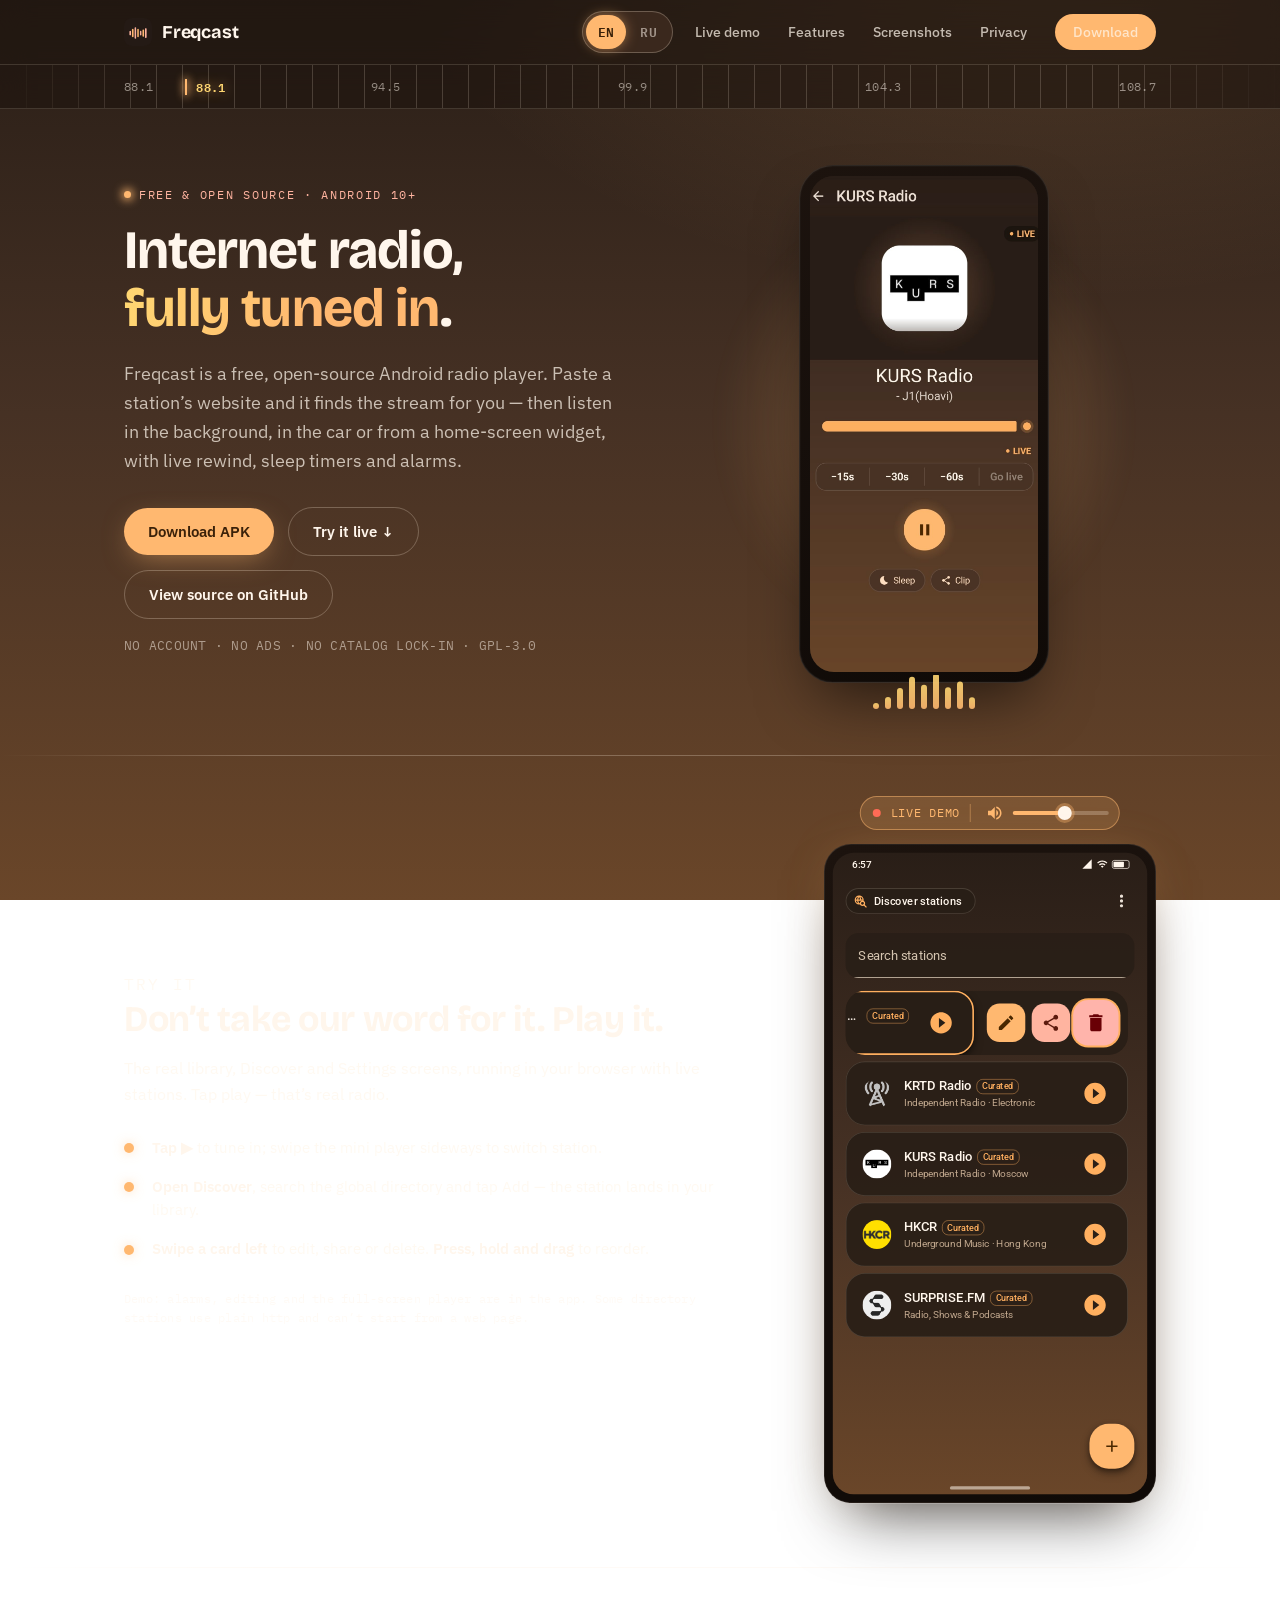
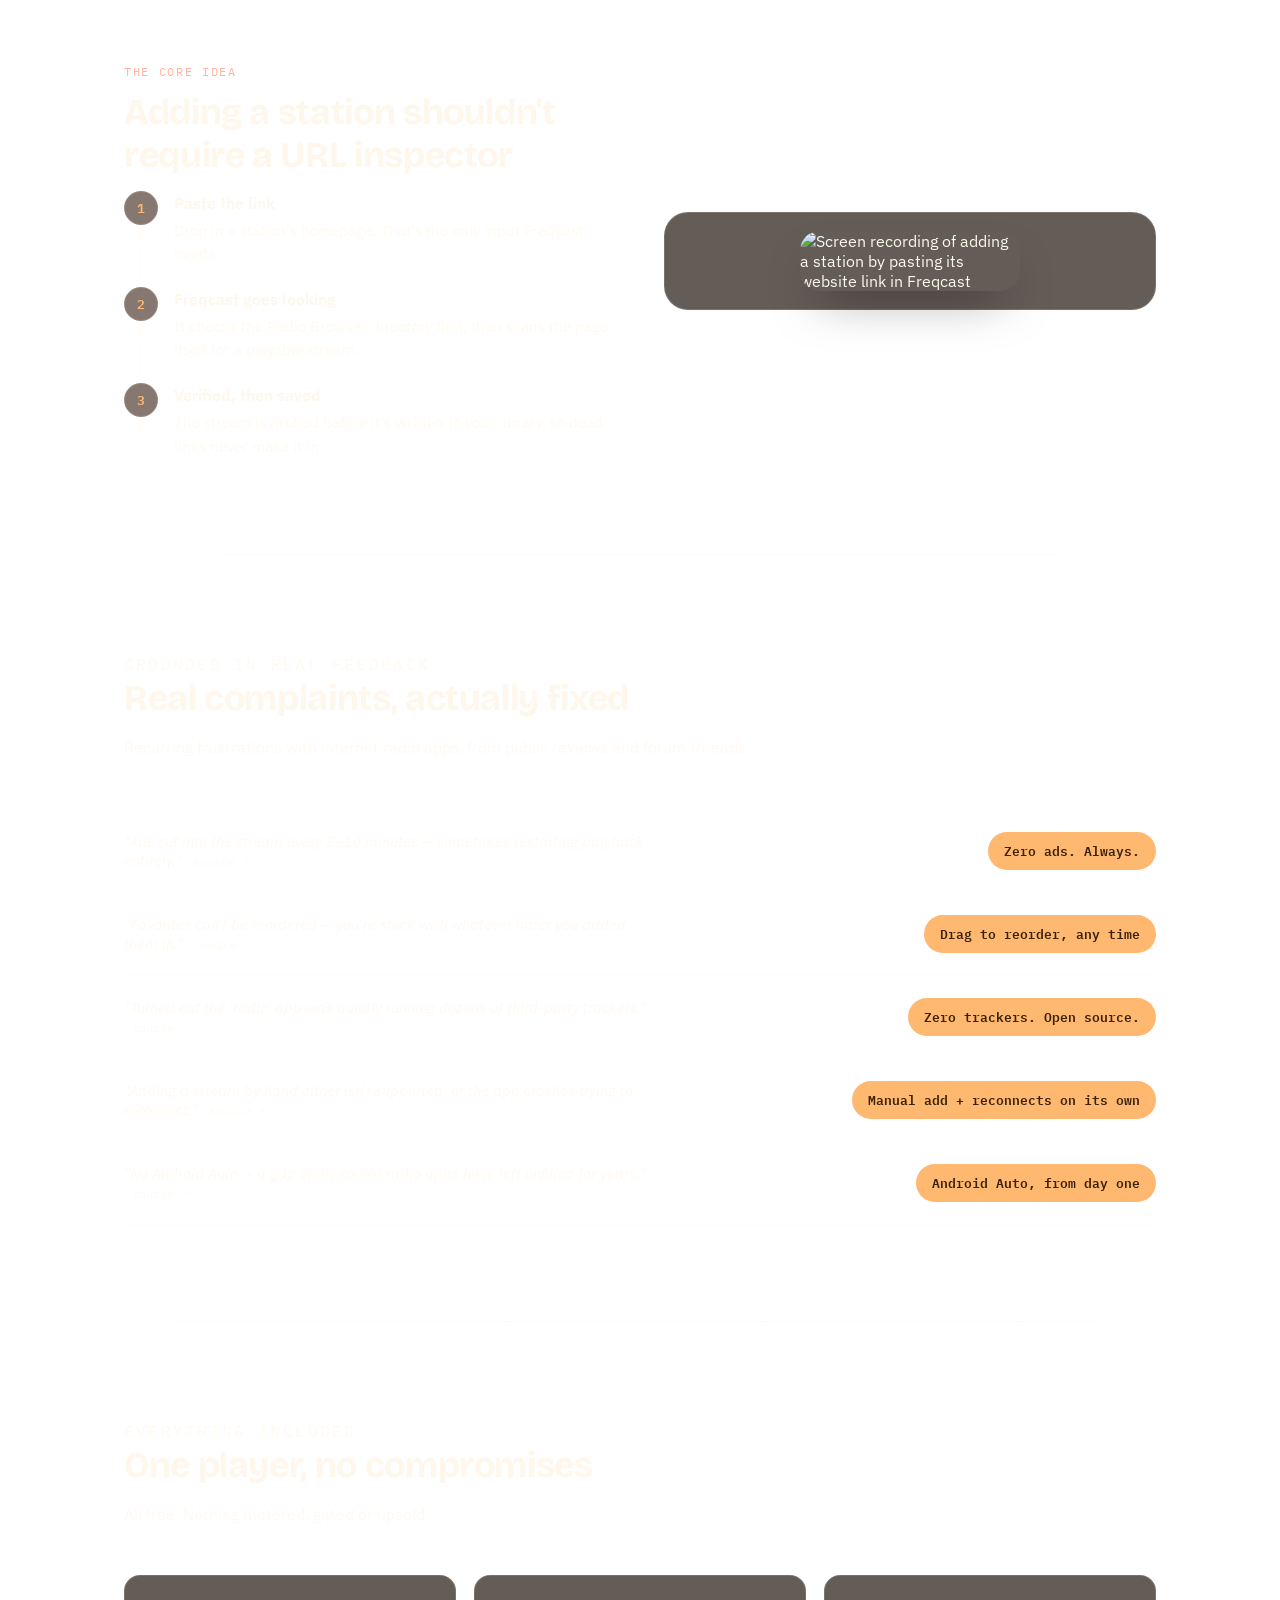
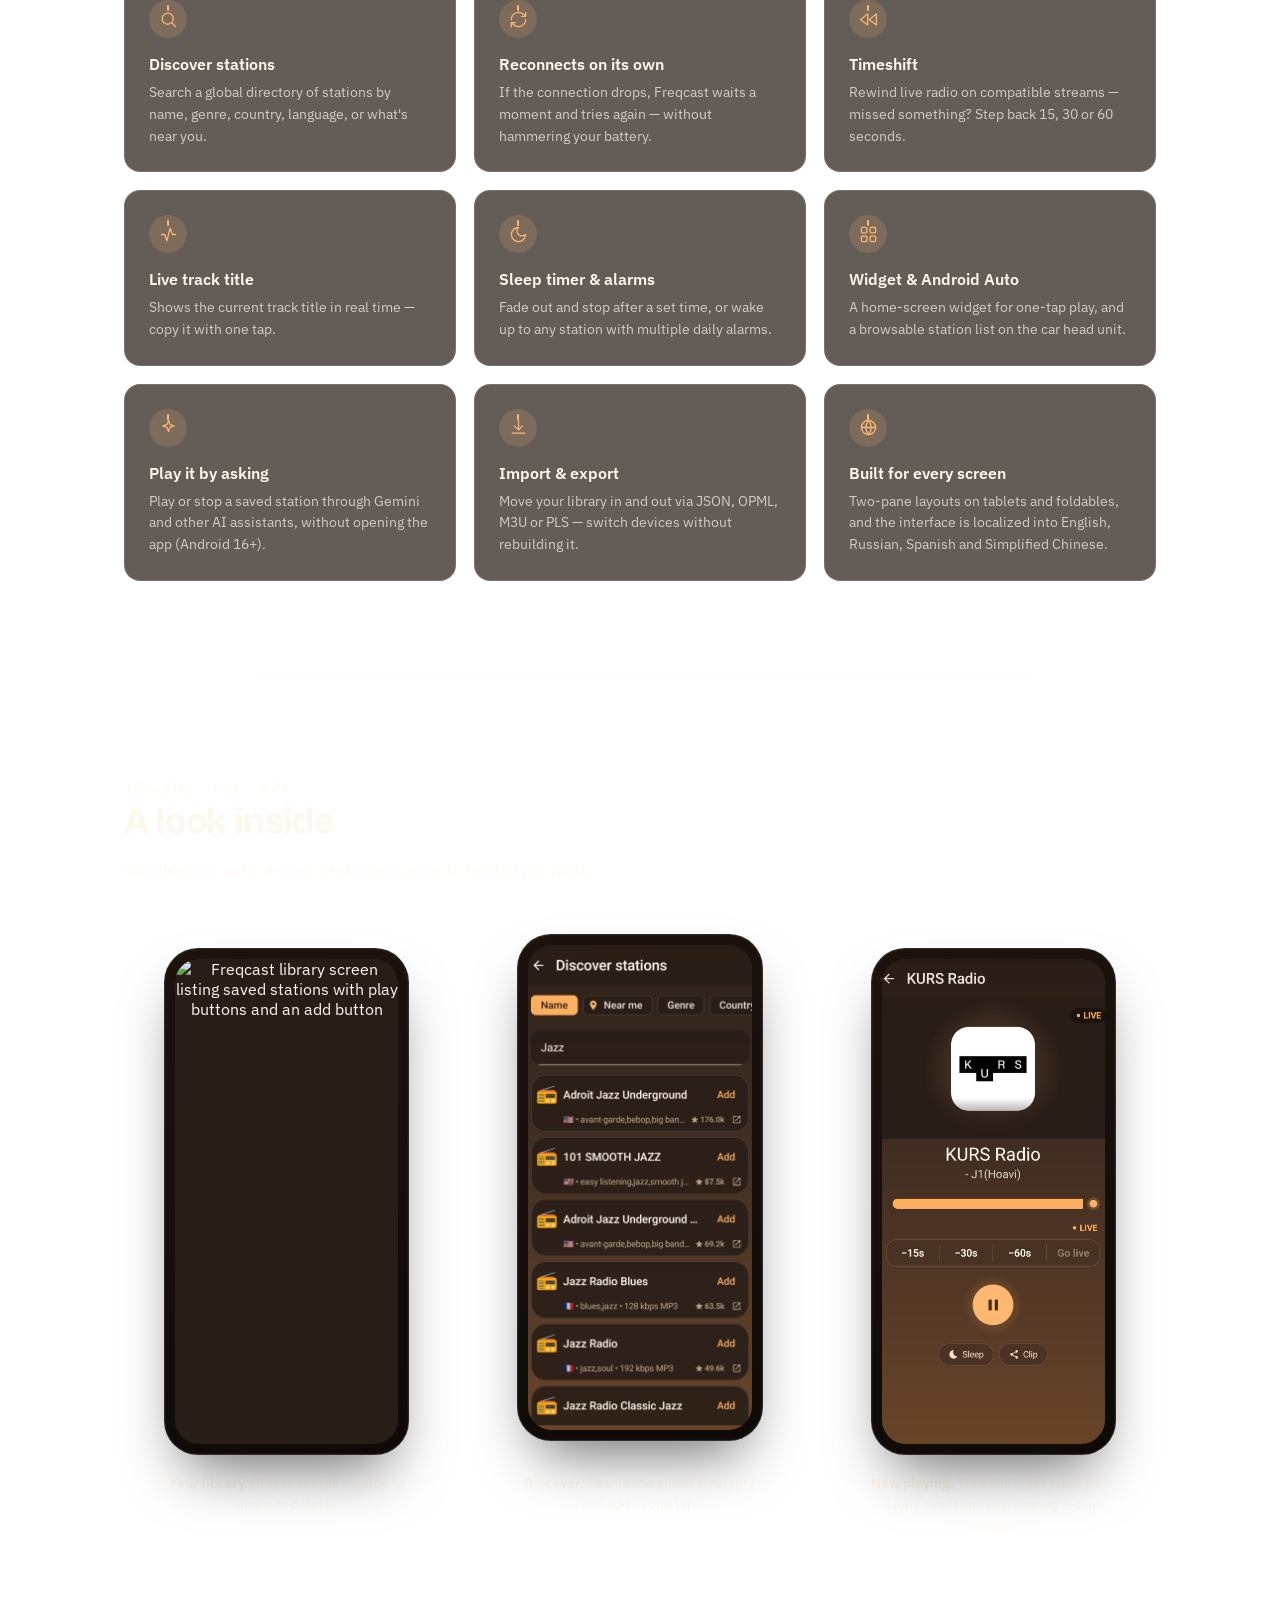
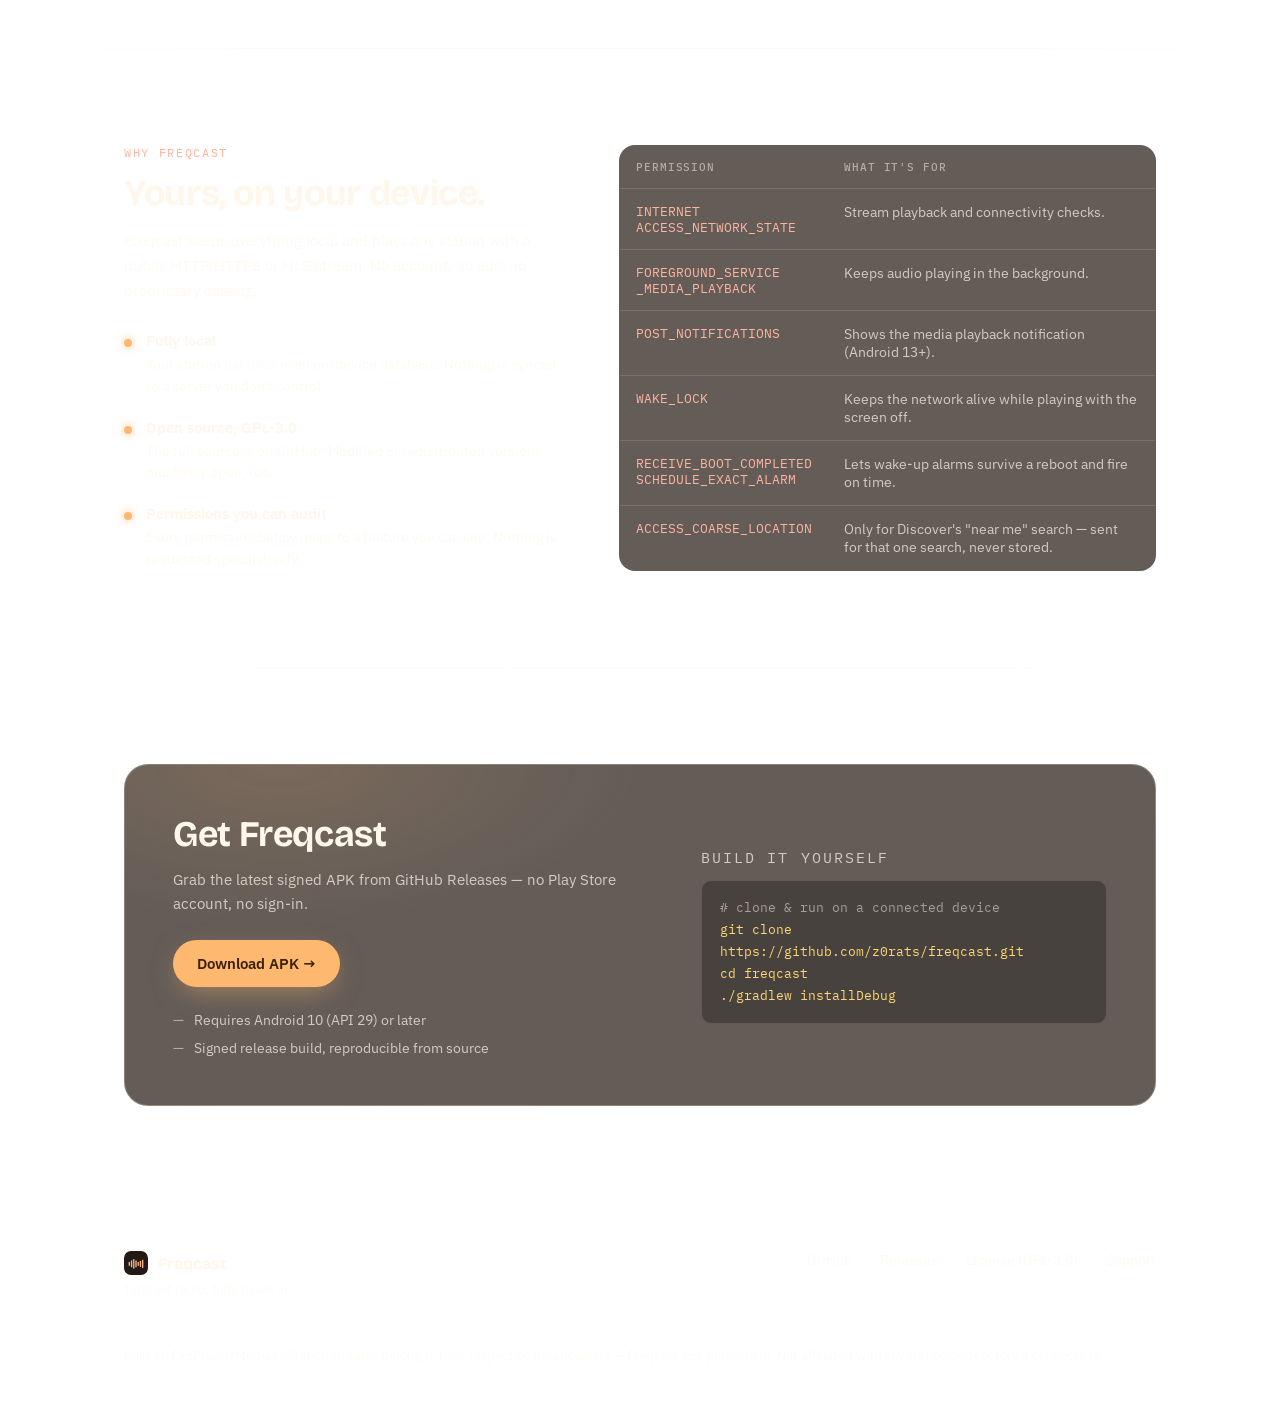
==== commit 4447fd5e: "Add interactive in-browser demo to the landing page, tighten copy - docs/demo/player.{js,css}: brows" ====
--- a/docs/index.html
+++ b/docs/index.html
@@ -7,7 +7,7 @@
 <meta name="description" content="Freqcast is a free, open-source Android radio player — background playback, Android Auto, a home-screen widget, live rewind, sleep timers and alarms. Add any station by pasting its website; Freqcast finds and verifies the stream for you.">
 <link rel="icon" href="icon-192.png" type="image/png">
 <link rel="preconnect" href="https://fonts.gstatic.com" crossorigin>
-<link href="https://fonts.googleapis.com/css2?family=Bricolage+Grotesque:opsz,wght@12..96,600..800&family=IBM+Plex+Sans:wght@400;500;600&family=IBM+Plex+Mono:wght@400;500;600&display=swap" rel="stylesheet">
+<link href="https://fonts.googleapis.com/css2?family=Bricolage+Grotesque:opsz,wght@12..96,600..800&family=IBM+Plex+Sans:wght@400;500;600&family=IBM+Plex+Mono:wght@400;500;600&family=Roboto:wght@400;500&display=swap" rel="stylesheet">
 <style>
   :root {
     --bg-start: #291e17;
@@ -214,10 +214,6 @@
     text-shadow: 0 0 12px rgba(255, 184, 112, 0.7);
     white-space: nowrap;
   }
-  @media (max-width: 480px) {
-    .tuner-labels span:first-child, .tuner-labels span:nth-last-child(2) { display: none; }
-    .tuner-labels { font-size: 11px; }
-  }
   .hero-grid {
     display: grid;
     grid-template-columns: 1.05fr 0.95fr;
@@ -636,7 +632,73 @@
   @media (prefers-reduced-motion: reduce) {
     html { scroll-behavior: auto; }
   }
+
+  /* Mobile fit: contain the hero glow, keep grid tracks from growing to fit long code lines, slimmer sticky chrome */
+  .hero { overflow-x: clip; }
+  .download-card > * { min-width: 0; }
+  @media (max-width: 860px) { .download-card { grid-template-columns: minmax(0, 1fr); } }
+  @media (max-width: 480px) {
+    .nav-inner { height: 56px; }
+    .tuner-strip { top: 56px; height: 34px; }
+    #demo { scroll-margin-top: 96px; }
+    /* only the moving readout on phones: the static labels collided with the needle */
+    .tuner-labels > span { display: none; }
+    .tuner-labels { font-size: 11px; }
+  }
+
+  /* ---------- Interactive demo (player.css holds the phone UI itself) ---------- */
+  .demo-grid {
+    display: grid;
+    grid-template-columns: minmax(0, 1fr) 400px;
+    gap: 64px;
+    align-items: center;
+  }
+  .demo-copy .section-head { margin-bottom: 28px; }
+  .demo-tips { list-style: none; margin: 0; padding: 0; display: grid; gap: 16px; }
+  .demo-tips li {
+    position: relative;
+    padding-left: 28px;
+    font-size: 15px;
+    line-height: 1.55;
+    color: var(--text-soft);
+  }
+  .demo-tips li::before {
+    content: "";
+    position: absolute;
+    left: 0;
+    top: 0.5em;
+    width: 10px;
+    height: 10px;
+    border-radius: 50%;
+    background: var(--accent);
+    box-shadow: 0 0 12px -1px rgba(255, 184, 112, 0.7);
+  }
+  .demo-tips b { color: var(--text); font-weight: 600; }
+  .demo-note {
+    margin: 28px 0 0;
+    font-family: var(--font-mono);
+    font-size: 12px;
+    line-height: 1.6;
+    letter-spacing: 0.02em;
+    color: var(--text-dim);
+  }
+  #fc-demo .demo-fallback { max-width: 300px; margin: 0 auto; border-radius: 24px; }
+  #demo { padding: 32px 0 56px; scroll-margin-top: 108px; }
+  /* Desktop: size the phone by viewport height so the whole device (and the LIVE DEMO tag above it) fits on a laptop screen */
+  @media (min-width: 901px) {
+    .demo-grid { grid-template-columns: minmax(0, 1fr) auto; }
+    #fc-demo {
+      width: min(400px, calc((100vh - 240px) * 0.5036));
+      width: min(400px, calc((100dvh - 240px) * 0.5036));
+      min-width: 250px;
+    }
+  }
+  @media (max-width: 900px) {
+    .demo-grid { grid-template-columns: 1fr; gap: 32px; }
+    #fc-demo { order: -1; }
+  }
 </style>
+<link rel="stylesheet" href="demo/player.css">
 </head>
 <body>
 
@@ -652,6 +714,7 @@
         <a href="ru/index.html">RU</a>
       </div>
       <div class="nav-links">
+        <a href="#demo">Live demo</a>
         <a href="#features">Features</a>
         <a href="#screenshots">Screenshots</a>
         <a href="#privacy">Privacy</a>
@@ -676,12 +739,11 @@
       <p class="eyebrow">Free &amp; open source · Android 10+</p>
       <h1>Internet radio,<br><em>fully tuned in</em>.</h1>
       <p class="lede">
-        Freqcast is a free, open-source Android radio player — background playback, Android Auto,
-        a home-screen widget, live rewind, sleep timers and wake-up alarms, all in one place.
-        Add a station by pasting its website; Freqcast does the rest.
+        Freqcast is a free, open-source Android radio player. Paste a station’s website and it finds the stream for you — then listen in the background, in the car or from a home-screen widget, with live rewind, sleep timers and alarms.
       </p>
       <div class="cta-row">
         <a class="btn btn-primary" href="https://github.com/z0rats/freqcast/releases/latest">Download APK</a>
+        <a class="btn btn-ghost" href="#demo">Try it live ↓</a>
         <a class="btn btn-ghost" href="https://github.com/z0rats/freqcast">View source on GitHub</a>
       </div>
       <p class="hero-meta">NO ACCOUNT · NO ADS · NO CATALOG LOCK-IN · GPL-3.0</p>
@@ -697,6 +759,29 @@
     </div>
   </div>
 </header>
+
+<hr class="hr">
+
+<section id="demo">
+  <div class="wrap demo-grid">
+    <div class="demo-copy">
+      <div class="section-head">
+        <p class="kicker">Try it</p>
+        <h2>Don’t take our word for it. Play it.</h2>
+        <p>The real library, Discover and Settings screens, running in your browser with live stations. Tap play — that’s real radio.</p>
+      </div>
+      <ul class="demo-tips">
+          <li><b>Tap ▶</b> to tune in; swipe the mini player sideways to switch station.</li>
+          <li><b>Open Discover</b>, search the global directory and tap Add — the station lands in your library.</li>
+          <li><b>Swipe a card left</b> to edit, share or delete. <b>Press, hold and drag</b> to reorder.</li>
+      </ul>
+      <p class="demo-note">Demo: alarms, editing and the full-screen player are in the app. Some directory stations use plain http and can’t start from a web page.</p>
+    </div>
+    <div id="fc-demo" data-lang="en" data-base="demo/">
+      <img class="demo-fallback" src="screenshots/en/1.png" alt="Freqcast library screen listing the curated stations" loading="lazy">
+    </div>
+  </div>
+</section>
 
 <hr class="hr">
 
@@ -742,7 +827,7 @@
     <div class="section-head">
       <p class="kicker">Grounded in real feedback</p>
       <h2>Real complaints, actually fixed</h2>
-      <p>Not hypothetical gaps — recurring frustrations with internet radio apps, gathered from public reviews and forum threads.</p>
+      <p>Recurring frustrations with internet radio apps, from public reviews and forum threads.</p>
     </div>
     <div class="gripe-list">
       <div class="gripe">
@@ -750,16 +835,12 @@
         <span class="gripe-fix">Zero ads. Always.</span>
       </div>
       <div class="gripe">
-        <p class="gripe-complaint">"No way to back up a station list, or move it to a new phone."</p>
-        <span class="gripe-fix">Export &amp; import — JSON, OPML, M3U, PLS</span>
-      </div>
-      <div class="gripe">
         <p class="gripe-complaint">"Favorites can't be reordered — you're stuck with whatever order you added them in." <a class="gripe-source" href="https://4pda.to/forum/index.php?showtopic=970808&view=findpost&p=144466793" target="_blank" rel="noopener noreferrer">source ↗</a></p>
         <span class="gripe-fix">Drag to reorder, any time</span>
       </div>
       <div class="gripe">
         <p class="gripe-complaint">"Turned out the 'radio' app was quietly running dozens of third-party trackers." <a class="gripe-source" href="https://4pda.to/forum/index.php?showtopic=1049214&view=findpost&p=115466089" target="_blank" rel="noopener noreferrer">source ↗</a></p>
-        <span class="gripe-fix">Zero trackers. GPL-3.0, F-Droid submission pending.</span>
+        <span class="gripe-fix">Zero trackers. Open source.</span>
       </div>
       <div class="gripe">
         <p class="gripe-complaint">"Adding a stream by hand either isn't supported, or the app crashes trying to reconnect." <a class="gripe-source" href="https://forum.f-droid.org/t/usable-web-radio-streaming-app/33280" target="_blank" rel="noopener noreferrer">source ↗</a></p>
@@ -768,10 +849,6 @@
       <div class="gripe">
         <p class="gripe-complaint">"No Android Auto — a gap open-source radio apps have left unfilled for years." <a class="gripe-source" href="https://github.com/segler-alex/RadioDroid/pull/1258" target="_blank" rel="noopener noreferrer">source ↗</a></p>
         <span class="gripe-fix">Android Auto, from day one</span>
-      </div>
-      <div class="gripe">
-        <p class="gripe-complaint">"No home-screen widget — every play needs opening the app first."</p>
-        <span class="gripe-fix">Home screen widget included</span>
       </div>
     </div>
   </div>
@@ -784,17 +861,10 @@
     <div class="section-head">
       <p class="kicker">Everything included</p>
       <h2>One player, no compromises</h2>
-      <p>Every feature below ships in the same free build — nothing is metered, gated, or upsold.</p>
+      <p>All free. Nothing metered, gated or upsold.</p>
     </div>
     <div class="features">
 
-      <div class="feature-card">
-        <div class="feature-icon">
-          <svg width="19" height="19" viewBox="0 0 24 24" fill="none" stroke="currentColor" stroke-width="1.6" stroke-linecap="round" stroke-linejoin="round"><path d="M9 18V6l9-2v12"></path><circle cx="6" cy="18" r="3"></circle><circle cx="15" cy="16" r="3"></circle></svg>
-        </div>
-        <h3>No stream-URL hunting</h3>
-        <p>Paste a station's website and Freqcast discovers and verifies the playable stream on its own.</p>
-      </div>
 
       <div class="feature-card">
         <div class="feature-icon">
@@ -879,7 +949,7 @@
     <div class="section-head">
       <p class="kicker">Inside the app</p>
       <h2>A look inside</h2>
-      <p>Always-dark by design — a warm amber-on-charcoal palette built to read at a glance, day or night.</p>
+      <p>Always dark: warm amber on charcoal, easy to read day or night.</p>
     </div>
     <div class="shots">
       <figure class="shot">
@@ -896,7 +966,7 @@
             <img src="screenshots/2.jpg" alt="Freqcast Discover screen showing Jazz search results from the Radio Browser directory" loading="lazy">
           </div>
         </div>
-        <figcaption><b>Discover.</b> Search a global directory of stations by name, genre, country or language.</figcaption>
+        <figcaption><b>Discover.</b> Search the global directory and add in one tap.</figcaption>
       </figure>
       <figure class="shot">
         <div class="phone">
@@ -916,11 +986,9 @@
   <div class="wrap philosophy">
     <div>
       <p class="kicker">Why Freqcast</p>
-      <h2>No account. No ads. No catalog lock-in.</h2>
+      <h2>Yours, on your device.</h2>
       <p style="color:var(--text-soft); font-size:15px; line-height:1.65; margin:0;">
-        Internet radio has quietly survived for decades, but the Android apps around it have grown
-        fragmented — ads, proprietary station catalogs, accounts you never asked for. Freqcast stores
-        everything locally and works with any station that has a public HTTP/HTTPS or HLS stream.
+        Freqcast keeps everything local and plays any station with a public HTTP/HTTPS or HLS stream. No account, no ads, no proprietary catalog.
       </p>
       <div class="pillars">
         <div class="pillar">
@@ -978,7 +1046,6 @@
         <ul class="req-list" style="margin-top:24px;">
           <li>Requires Android 10 (API 29) or later</li>
           <li>Signed release build, reproducible from source</li>
-          <li>Licensed under GPL-3.0</li>
         </ul>
       </div>
       <div>
@@ -1015,6 +1082,7 @@
   </div>
 </footer>
 
+<script src="demo/player.js" defer></script>
 <script>
 (function () {
   var canvas = document.getElementById('eq');
--- a/docs/demo/player.css
+++ b/docs/demo/player.css
@@ -0,0 +1,408 @@
+/* Interactive replica of Freqcast's main screen (MainScreen / StationItem / NowPlayingBottomBar).
+   All sizes are the app's real dp values, laid out at 1:1 on a 392dp-wide screen and scaled to fit
+   by player.js. Colors mirror ui/theme/Color.kt. Everything is namespaced .fc- so it can't leak
+   into the landing page's own styles. */
+
+.fc-stage {
+  --fc-primary: #ffb870;
+  --fc-on-primary: #4a2800;
+  --fc-secondary: #ffb4a0;
+  --fc-on-secondary: #5c1a0d;
+  --fc-error: #ffb4ab;
+  --fc-on-error: #690005;
+  --fc-on-surface-variant: #d4c4b0;
+  --fc-accent: #ffaf5f;
+  --fc-card: rgba(41, 30, 23, 0.9);
+  --fc-card-active: rgba(70, 49, 36, 0.8);
+  --fc-border: rgba(255, 237, 221, 0.15);
+  --fc-text: #fff6ec;
+  --fc-text-2: rgba(255, 246, 236, 0.9);
+  --fc-hint: rgba(255, 223, 191, 0.7);
+  --fc-font: Roboto, system-ui, -apple-system, "Segoe UI", sans-serif;
+
+  position: relative;
+  width: 100%;
+  max-width: 400px;
+  margin: 0 auto;
+}
+.fc-stage[hidden] { display: none; }
+
+/* 392dp screen + 10px bezel/1px border each side = 414 wide; player.js scales this box to the stage width. */
+.fc-device {
+  position: absolute;
+  top: 0;
+  left: 0;
+  box-sizing: border-box;
+  width: 414px;
+  padding: 10px;
+  border-radius: 34px;
+  background: linear-gradient(160deg, #1c130e, #0f0a07);
+  border: 1px solid rgba(255, 237, 221, 0.12);
+  box-shadow: 0 40px 80px -30px rgba(0, 0, 0, 0.7), 0 0 60px -20px rgba(255, 184, 112, 0.35);
+  transform-origin: 0 0;
+}
+
+.fc-screen {
+  position: relative;
+  width: 392px;
+  height: 800px;
+  border-radius: 26px;
+  overflow: hidden;
+  overflow: clip;   /* clip (unlike hidden) can't be scrolled by focus, so off-screen overlays never shift the screen */
+  display: flex;
+  flex-direction: column;
+  font-family: var(--fc-font);
+  color: var(--fc-text);
+  background: linear-gradient(180deg, #291e17 0%, #463124 50%, #6a4629 100%);
+  -webkit-font-smoothing: antialiased;
+  user-select: none;
+  -webkit-user-select: none;
+  -webkit-tap-highlight-color: transparent;
+}
+.fc-screen *, .fc-screen *::before, .fc-screen *::after { box-sizing: border-box; }
+:where(.fc-screen) button { font: inherit; color: inherit; background: none; border: 0; padding: 0; margin: 0; cursor: pointer; }
+.fc-screen svg { display: block; fill: currentColor; }
+
+/* ---------- status bar ---------- */
+.fc-status {
+  flex: none;
+  height: 28px;
+  padding: 0 22px 0 24px;
+  display: flex;
+  align-items: center;
+  justify-content: space-between;
+  font-size: 13px;
+  font-weight: 500;
+  color: var(--fc-text);
+}
+.fc-status-icons { display: flex; align-items: center; gap: 5px; }
+.fc-status-icons svg { width: 14px; height: 14px; }
+.fc-battery {
+  width: 22px; height: 11px; border-radius: 3px; border: 1.5px solid rgba(255, 246, 236, 0.85);
+  position: relative; padding: 1px;
+}
+.fc-battery::before { content: ""; display: block; width: 72%; height: 100%; border-radius: 1px; background: var(--fc-text); }
+
+/* ---------- main area ---------- */
+.fc-main { position: relative; flex: 1; min-height: 0; display: flex; flex-direction: column; }
+
+.fc-top { flex: none; display: flex; align-items: center; justify-content: space-between; padding: 8px 16px; }
+.fc-chip {
+  display: inline-flex; align-items: center; gap: 8px;
+  height: 32px; padding: 0 16px 0 8px;
+  border-radius: 16px; border: 1px solid var(--fc-border); background: var(--fc-card);
+  font-size: 14px; font-weight: 500; color: var(--fc-text); letter-spacing: 0;
+}
+.fc-chip svg { width: 18px; height: 18px; color: var(--fc-accent); }
+.fc-icon-btn { width: 48px; height: 48px; margin-right: -8px; display: grid; place-items: center; border-radius: 24px; color: rgba(255, 246, 236, 0.9); }
+.fc-icon-btn svg { width: 24px; height: 24px; }
+
+.fc-menu {
+  position: absolute; z-index: 30; right: 16px; top: 62px;
+  min-width: 112px; max-width: 280px; padding: 8px 0;
+  border-radius: 4px; background: #211f26; color: #ece0d4;
+  box-shadow: 0 3px 8px rgba(0, 0, 0, 0.45), 0 1px 3px rgba(0, 0, 0, 0.5);
+  transform-origin: top right; transition: transform 0.12s ease, opacity 0.12s ease;
+}
+.fc-menu[hidden] { display: block; visibility: hidden; opacity: 0; transform: scale(0.85); pointer-events: none; }
+.fc-menu button { display: block; width: 100%; text-align: left; height: 48px; padding: 0 12px; font-size: 16px; }
+.fc-menu button:hover { background: rgba(255, 237, 221, 0.08); }
+
+.fc-search-wrap { flex: none; overflow: hidden; transition: max-height 0.25s ease, opacity 0.25s ease; max-height: 72px; }
+.fc-search-wrap.fc-collapsed { max-height: 0; opacity: 0; }
+.fc-search { padding: 8px 16px; }
+.fc-search-field {
+  position: relative; height: 56px; border-radius: 16px; overflow: hidden; background: var(--fc-card);
+}
+.fc-search-field::after {
+  content: ""; position: absolute; left: 0; right: 0; bottom: 0; height: 1px; background: var(--fc-on-surface-variant);
+}
+.fc-search-field:focus-within::after { height: 2px; background: var(--fc-primary); }
+.fc-search-field input {
+  width: 100%; height: 100%; padding: 0 16px; border: 0; outline: 0; background: transparent;
+  font: 400 16px/24px var(--fc-font); color: var(--fc-text-2); caret-color: var(--fc-primary);
+  user-select: text; -webkit-user-select: text;
+}
+.fc-search-field input::placeholder { color: var(--fc-on-surface-variant); opacity: 1; }
+
+/* ---------- station list ---------- */
+.fc-list {
+  position: relative; flex: 1; min-height: 0; overflow-y: auto; overflow-x: hidden;
+  scrollbar-width: none; overscroll-behavior: contain;
+}
+.fc-list::-webkit-scrollbar { display: none; }
+.fc-list-inner { position: relative; }
+
+.fc-row {
+  position: absolute; left: 16px; right: 16px; height: 80px;
+  overflow: hidden; border-radius: 24px;
+  transition: top 0.18s ease;
+  touch-action: pan-y;
+}
+.fc-row.fc-gone { display: none; }
+.fc-row.fc-lifted { transition: none; z-index: 5; overflow: visible; }
+.fc-row.fc-removing { opacity: 0; transition: opacity 0.2s ease; }
+
+.fc-actions {
+  position: absolute; left: 0; top: 0; bottom: 0; right: 8px;
+  border-radius: 24px; background: var(--fc-card);
+  display: flex; align-items: center; justify-content: flex-end; gap: 8px; padding-right: 16px;
+  visibility: hidden;
+}
+.fc-row.fc-open .fc-actions, .fc-row.fc-swiping .fc-actions { visibility: visible; }
+.fc-act {
+  width: 48px; height: 48px; border-radius: 16px; display: grid; place-items: center;
+  transition: transform 0.3s ease, box-shadow 0.3s ease;
+}
+.fc-act svg { width: 24px; height: 24px; }
+.fc-act-edit { background: var(--fc-primary); color: var(--fc-on-primary); }
+.fc-act-share { background: var(--fc-secondary); color: var(--fc-on-secondary); }
+.fc-act-delete { background: var(--fc-error); color: var(--fc-on-error); }
+.fc-row.fc-hint .fc-act-delete { transform: scale(1.18); box-shadow: 0 0 0 2px var(--fc-accent); }
+
+.fc-card {
+  position: absolute; left: 0; top: 0; bottom: 0; right: 8px;
+  display: flex; align-items: center; gap: 16px; padding: 16px 20px;
+  border-radius: 24px; background: var(--fc-card); border: 1px solid var(--fc-border);
+  transition: transform 0.3s ease, background 0.15s ease, box-shadow 0.3s ease;
+  cursor: default;
+}
+.fc-row.fc-swiping .fc-card, .fc-row.fc-lifted .fc-card { transition: none; }
+.fc-row.fc-active .fc-card { background: var(--fc-card-active); border: 2px solid rgba(255, 184, 112, 0.6); padding: 15px 19px; }
+.fc-row.fc-lifted .fc-card, .fc-row.fc-hint .fc-card {
+  border: 2px solid var(--fc-accent); padding: 15px 19px;
+  box-shadow: 0 6px 12px rgba(0, 0, 0, 0.4), 0 2px 4px rgba(0, 0, 0, 0.35);
+}
+.fc-row.fc-hint .fc-card { transition: transform 0.4s ease, box-shadow 0.3s ease; }
+
+.fc-icon { flex: none; width: 36px; height: 36px; border-radius: 50%; object-fit: cover; pointer-events: none; }
+.fc-text { flex: 1; min-width: 0; display: flex; flex-direction: column; gap: 4px; }
+.fc-name-row { display: flex; align-items: center; gap: 6px; min-width: 0; }
+.fc-name { font-size: 16px; font-weight: 500; line-height: 20px; color: var(--fc-text); white-space: nowrap; overflow: hidden; text-overflow: ellipsis; flex: 0 1 auto; min-width: 0; }
+.fc-badge {
+  flex: none; font-size: 11px; font-weight: 500; line-height: 13px; color: var(--fc-accent);
+  border: 1px solid rgba(255, 175, 95, 0.5); border-radius: 8px; padding: 2px 6px; white-space: nowrap;
+}
+.fc-sub-row { display: flex; align-items: center; gap: 6px; min-width: 0; }
+.fc-sub { font-size: 12px; line-height: 14px; color: var(--fc-hint); white-space: nowrap; overflow: hidden; text-overflow: ellipsis; }
+
+.fc-eq { flex: none; display: flex; align-items: flex-end; gap: 2px; width: 13px; height: 12px; }
+.fc-eq[hidden] { display: none; }
+.fc-eq i {
+  display: block; width: 3px; height: 12px; border-radius: 3px; background: var(--fc-accent);
+  transform-origin: bottom; transform: scaleY(0.25);
+  animation: fc-eq 0.48s cubic-bezier(0.4, 0, 0.2, 1) infinite alternate;
+}
+.fc-eq i:nth-child(2) { animation-duration: 0.62s; }
+.fc-eq i:nth-child(3) { animation-duration: 0.38s; }
+@keyframes fc-eq { to { transform: scaleY(1); } }
+
+.fc-play { flex: none; width: 48px; height: 48px; margin-right: -4px; border-radius: 8px; display: grid; place-items: center; color: var(--fc-accent); }
+.fc-play svg { width: 32px; height: 32px; }
+
+/* ---------- empty / no-results ---------- */
+.fc-empty {
+  position: absolute; inset: 0; display: none; flex-direction: column; align-items: center; justify-content: center;
+  padding: 0 32px 72px; text-align: center; pointer-events: none;
+}
+.fc-empty.fc-show { display: flex; }
+.fc-empty-icon { width: 96px; height: 96px; border-radius: 50%; background: var(--fc-card-active); display: grid; place-items: center; font-size: 45px; margin-bottom: 20px; }
+.fc-empty-title { font-size: 22px; font-weight: 500; color: var(--fc-text-2); margin-bottom: 8px; }
+.fc-empty-msg { font-size: 16px; color: var(--fc-text-2); }
+.fc-noresults { display: none; padding: 8px 16px; font-size: 14px; color: var(--fc-text-2); }
+.fc-noresults.fc-show { display: block; }
+
+/* ---------- FAB ---------- */
+.fc-fab {
+  position: absolute; z-index: 10; right: 16px; bottom: 16px; width: 56px; height: 56px; border-radius: 24px;
+  background: var(--fc-primary); color: var(--fc-on-primary); display: grid; place-items: center;
+  box-shadow: 0 3px 6px rgba(0, 0, 0, 0.35), 0 6px 12px rgba(0, 0, 0, 0.3);
+}
+.fc-fab svg { width: 24px; height: 24px; }
+
+/* ---------- snackbar (Material3 default inverse colors, as in the app) ---------- */
+.fc-snack {
+  position: absolute; z-index: 20; left: 8px; right: 8px; bottom: 72px; min-height: 48px;
+  display: flex; align-items: center; justify-content: space-between; gap: 8px; padding: 0 8px 0 16px;
+  border-radius: 4px; background: #e6e1e5; color: #313033; font-size: 14px; line-height: 20px;
+  box-shadow: 0 3px 8px rgba(0, 0, 0, 0.4);
+  transform: translateY(12px); opacity: 0; pointer-events: none; transition: transform 0.2s ease, opacity 0.2s ease;
+}
+.fc-snack.fc-show { transform: none; opacity: 1; pointer-events: auto; }
+.fc-snack button { flex: none; height: 40px; padding: 0 12px; border-radius: 20px; font-size: 14px; font-weight: 500; color: #6750a4; }
+.fc-snack button[hidden] { display: none; }
+
+/* ---------- bottom bar / mini player ---------- */
+.fc-bottom { flex: none; height: 16px; position: relative; transition: height 0.25s ease; }
+.fc-screen.fc-has-mini .fc-bottom { height: 120px; }
+.fc-gesture { position: absolute; left: 50%; bottom: 6px; width: 100px; height: 4px; margin-left: -50px; border-radius: 2px; background: rgba(255, 246, 236, 0.55); }
+.fc-mini-clip { position: absolute; left: 16px; right: 16px; top: 0; height: 80px; overflow: hidden; border-radius: 40px; display: none; }
+.fc-screen.fc-has-mini .fc-mini-clip { display: block; }
+.fc-mini-track { position: absolute; top: 0; left: 0; height: 80px; display: flex; will-change: transform; touch-action: pan-y; }
+.fc-mini {
+  flex: none; height: 80px; display: flex; align-items: center; gap: 8px; padding: 10px 16px 10px 26px;
+  border-radius: 40px; background: var(--fc-card); border: 1px solid var(--fc-border);
+}
+.fc-mini-text { flex: 1; min-width: 0; display: flex; flex-direction: column; gap: 2px; }
+.fc-mini-name { font-size: 16px; font-weight: 500; line-height: 20px; color: var(--fc-text); white-space: nowrap; overflow: hidden; text-overflow: ellipsis; }
+.fc-mini-status { font-size: 12px; line-height: 14px; color: var(--fc-hint); white-space: nowrap; overflow: hidden; text-overflow: ellipsis; }
+.fc-mini-play { flex: none; width: 52px; height: 52px; border-radius: 50%; background: rgba(255, 184, 112, 0.2); display: grid; place-items: center; color: var(--fc-accent); }
+.fc-mini-play svg { width: 44px; height: 44px; }
+.fc-mini-preview .fc-mini-play { visibility: hidden; }
+.fc-mini-preview .fc-mini-status { color: var(--fc-hint); }
+
+/* ---------- loading fallback / no-JS ---------- */
+.fc-noscript { color: rgba(255, 246, 236, 0.72); font-size: 14px; text-align: center; }
+
+@media (prefers-reduced-motion: reduce) {
+  .fc-eq i { animation: none; transform: scaleY(0.7); }
+  .fc-row, .fc-card, .fc-act, .fc-snack, .fc-bottom, .fc-search-wrap { transition: none; }
+}
+
+/* ---------- "this is live" cues ---------- */
+.fc-live {
+  display: flex; align-items: center; gap: 10px; width: max-content; max-width: calc(100vw - 32px); margin: 0 0 14px;
+  position: relative; left: 50%; transform: translateX(-50%);
+  padding: 6px 10px 6px 12px; border-radius: 999px;
+  background: rgba(255, 184, 112, 0.16); border: 1px solid rgba(255, 184, 112, 0.5);
+  font-family: var(--font-mono, ui-monospace, SFMono-Regular, monospace); font-size: 12px; letter-spacing: 0.06em;
+  text-transform: uppercase; color: #ffb870; white-space: nowrap;
+}
+.fc-live-dot { flex: none; width: 8px; height: 8px; border-radius: 50%; background: #ff6b57; animation: fc-pulse 1.6s infinite; }
+.fc-live-sep { flex: none; width: 1px; height: 18px; background: rgba(255, 184, 112, 0.4); }
+.fc-vol { display: flex; align-items: center; gap: 4px; }
+.fc-vol-btn { display: grid; place-items: center; width: 28px; height: 28px; margin: -4px 0; padding: 0; border: 0; border-radius: 50%; background: none; color: #ffb870; cursor: pointer; }
+.fc-vol-btn:hover { background: rgba(255, 184, 112, 0.16); }
+.fc-vol-btn svg { width: 18px; height: 18px; fill: currentColor; }
+.fc-vol input[type=range] {
+  -webkit-appearance: none; appearance: none; width: 96px; height: 20px; margin: 0; background: transparent; cursor: pointer;
+  --fc-vol: 50%;
+}
+.fc-vol input[type=range]::-webkit-slider-runnable-track {
+  height: 4px; border-radius: 2px; background: linear-gradient(90deg, #ffb870 var(--fc-vol), rgba(255, 237, 221, 0.25) var(--fc-vol));
+}
+.fc-vol input[type=range]::-moz-range-track { height: 4px; border-radius: 2px; background: rgba(255, 237, 221, 0.25); }
+.fc-vol input[type=range]::-moz-range-progress { height: 4px; border-radius: 2px; background: #ffb870; }
+.fc-vol input[type=range]::-webkit-slider-thumb { -webkit-appearance: none; width: 14px; height: 14px; margin-top: -5px; border-radius: 50%; background: #fff6ec; border: 0; box-shadow: 0 0 0 3px rgba(255, 184, 112, 0.35); }
+.fc-vol input[type=range]::-moz-range-thumb { width: 14px; height: 14px; border-radius: 50%; background: #fff6ec; border: 0; box-shadow: 0 0 0 3px rgba(255, 184, 112, 0.35); }
+.fc-vol input[type=range]:focus-visible { outline: 2px solid #ffb870; outline-offset: 4px; border-radius: 4px; }
+@keyframes fc-pulse { 0% { box-shadow: 0 0 0 0 rgba(255, 107, 87, 0.7); } 70% { box-shadow: 0 0 0 8px rgba(255, 107, 87, 0); } 100% { box-shadow: 0 0 0 0 rgba(255, 107, 87, 0); } }
+.fc-caption { margin: 20px auto 0; max-width: 380px; text-align: center; font-size: 13px; line-height: 1.5; color: rgba(255, 246, 236, 0.6); }
+.fc-device.fc-idle { animation: fc-glow 2.6s ease-in-out infinite; }
+@keyframes fc-glow {
+  0%, 100% { box-shadow: 0 40px 80px -30px rgba(0, 0, 0, 0.7), 0 0 50px -18px rgba(255, 184, 112, 0.3); }
+  50% { box-shadow: 0 40px 80px -30px rgba(0, 0, 0, 0.7), 0 0 90px -8px rgba(255, 184, 112, 0.75); }
+}
+.fc-row.fc-nudge .fc-play { position: relative; }
+.fc-row.fc-nudge .fc-play::before {
+  content: ""; position: absolute; left: 50%; top: 50%; width: 32px; height: 32px; margin: -16px 0 0 -16px;
+  border-radius: 50%; border: 2px solid var(--fc-accent); animation: fc-ring 1.4s ease-out infinite; pointer-events: none;
+}
+@keyframes fc-ring { from { transform: scale(0.9); opacity: 0.95; } to { transform: scale(1.9); opacity: 0; } }
+.fc-tip {
+  position: absolute; z-index: 7; right: 40px; top: 78px; padding: 7px 12px; border-radius: 12px;
+  background: var(--fc-primary); color: #3a2109; font-size: 12px; font-weight: 500; white-space: nowrap;
+  box-shadow: 0 4px 12px rgba(0, 0, 0, 0.4); animation: fc-bob 1.4s ease-in-out infinite; pointer-events: none;
+}
+.fc-tip::before { content: ""; position: absolute; top: -5px; right: 20px; width: 10px; height: 10px; background: var(--fc-primary); transform: rotate(45deg); border-radius: 2px; }
+@keyframes fc-bob { 0%, 100% { transform: translateY(0); } 50% { transform: translateY(3px); } }
+
+/* ---------- toast + dialog ---------- */
+.fc-toast {
+  position: absolute; z-index: 70; left: 50%; bottom: 96px; transform: translateX(-50%); max-width: 330px; width: max-content;
+  padding: 12px 20px; border-radius: 24px; background: rgba(50, 50, 50, 0.94); color: #fff; font-size: 14px; line-height: 20px;
+  text-align: center; opacity: 0; pointer-events: none; transition: opacity 0.2s ease;
+}
+.fc-toast.fc-show { opacity: 1; }
+.fc-scrim { position: absolute; inset: 0; z-index: 60; background: rgba(0, 0, 0, 0.32); display: flex; align-items: center; justify-content: center; padding: 24px; }
+.fc-dialog { width: 100%; max-width: 312px; border-radius: 28px; background: #2b2930; padding: 24px; color: #ece0d4; }
+.fc-dialog-title { font-size: 24px; line-height: 32px; margin-bottom: 16px; }
+.fc-dialog-text { font-size: 14px; line-height: 20px; color: var(--fc-on-surface-variant); }
+.fc-dialog-btns { display: flex; justify-content: flex-end; gap: 8px; margin-top: 24px; }
+.fc-dialog-btns button { height: 40px; padding: 0 12px; border-radius: 20px; font-size: 14px; font-weight: 500; color: var(--fc-primary); }
+.fc-menu-row { position: absolute; left: 16px; right: auto; top: calc(100% - 8px); z-index: 35; }
+.fc-menu-row[hidden] { display: block; }
+
+/* ---------- overlay screens (Discover, Settings) ---------- */
+.fc-ov {
+  position: absolute; inset: 0; z-index: 40; display: flex; flex-direction: column;
+  background: linear-gradient(180deg, #291e17 0%, #463124 50%, #6a4629 100%);
+  transform: translateX(100%); visibility: hidden; transition: transform 0.25s ease, visibility 0s linear 0.25s;
+}
+.fc-ov.fc-open { transform: none; visibility: visible; transition: transform 0.25s ease; }
+.fc-ov-bar { flex: none; }
+.fc-ov-toolbar { height: 64px; display: flex; align-items: center; padding: 0 4px; }
+.fc-ov-back { width: 48px; height: 48px; display: grid; place-items: center; color: var(--fc-text); }
+.fc-ov-back svg { width: 24px; height: 24px; }
+.fc-ov-title { margin-left: 12px; font-size: 22px; font-weight: 500; color: var(--fc-text); }
+.fc-ov-body { flex: 1; min-height: 0; display: flex; flex-direction: column; }
+
+/* Discover */
+.fc-dchips { flex: none; display: flex; gap: 8px; overflow-x: auto; padding: 8px 16px; scrollbar-width: none; }
+.fc-dchips::-webkit-scrollbar, .fc-hrow::-webkit-scrollbar, .fc-dresults::-webkit-scrollbar, .fc-sz-body::-webkit-scrollbar { display: none; }
+.fc-fchip {
+  flex: none; height: 32px; padding: 0 16px; border-radius: 8px; border: 1px solid var(--fc-border); background: var(--fc-card);
+  color: var(--fc-text-2); font-size: 14px; font-weight: 500; display: inline-flex; align-items: center; gap: 8px; white-space: nowrap;
+}
+.fc-fchip-icon { padding-left: 8px; }
+.fc-fchip svg { width: 18px; height: 18px; }
+.fc-fchip.fc-sel { background: var(--fc-accent); border-color: var(--fc-accent); color: #291e17; }
+.fc-fchip.fc-flag { height: 40px; padding: 0 12px; font-size: 24px; line-height: 1; }
+.fc-dfield { flex: none; padding: 8px 16px; }
+.fc-dfield input { color: var(--fc-text); }
+.fc-dfield input::placeholder { color: var(--fc-hint); }
+.fc-dextra { flex: none; }
+.fc-hrow { display: flex; gap: 8px; overflow-x: auto; padding: 8px 16px; scrollbar-width: none; }
+.fc-flags { padding: 8px 16px; display: flex; flex-direction: column; gap: 8px; }
+.fc-flags .fc-hrow { padding: 0; }
+.fc-tags { margin: 0 16px; border-radius: 16px; border: 1px solid var(--fc-border); background: var(--fc-card); overflow: hidden; }
+.fc-tag { display: block; width: 100%; text-align: left; padding: 8px 16px; font-size: 14px; line-height: 20px; color: var(--fc-text); }
+.fc-tag:hover { background: rgba(255, 237, 221, 0.06); }
+.fc-hint { padding: 8px 16px; font-size: 12px; color: var(--fc-hint); text-align: center; }
+.fc-dresults { flex: 1; min-height: 0; overflow-y: auto; scrollbar-width: none; overscroll-behavior: contain; }
+.fc-dresults.fc-centered { display: flex; align-items: center; justify-content: center; }
+.fc-dmsg { padding: 24px; font-size: 16px; line-height: 24px; color: var(--fc-text-2); text-align: center; }
+.fc-rlist { padding: 8px 16px 24px; display: flex; flex-direction: column; gap: 8px; }
+.fc-rheader { font-size: 14px; font-weight: 500; color: var(--fc-text-2); padding-bottom: 4px; }
+.fc-rb { border-radius: 24px; border: 1px solid var(--fc-border); background: var(--fc-card); padding: 8px; display: flex; flex-direction: column; gap: 4px; }
+.fc-rb-top { display: flex; align-items: center; gap: 8px; }
+.fc-rb-emoji { flex: none; width: 36px; height: 36px; font-size: 28px; line-height: 36px; text-align: center; }
+.fc-rb-name { flex: 1; min-width: 0; font-size: 16px; font-weight: 500; color: var(--fc-text); white-space: nowrap; overflow: hidden; text-overflow: ellipsis; }
+.fc-rb-add { flex: none; height: 40px; padding: 0 12px; border-radius: 20px; font-size: 14px; font-weight: 500; color: var(--fc-accent); }
+.fc-rb-add:hover { background: rgba(255, 175, 95, 0.1); }
+.fc-rb-check { flex: none; width: 24px; height: 24px; margin: 0 8px; color: var(--fc-accent); }
+.fc-rb-check svg { width: 24px; height: 24px; }
+.fc-rb-sub { display: flex; align-items: center; gap: 8px; padding-left: 44px; }
+.fc-rb-subtext { flex: 1; min-width: 0; font-size: 12px; line-height: 14px; color: var(--fc-hint); white-space: nowrap; overflow: hidden; text-overflow: ellipsis; }
+.fc-rb-votes { flex: none; display: inline-flex; align-items: center; gap: 2px; font-size: 11px; font-weight: 500; color: var(--fc-hint); }
+.fc-rb-votes svg { width: 14px; height: 14px; }
+.fc-rb-warn { flex: none; color: var(--fc-error); }
+.fc-rb-warn svg { width: 16px; height: 16px; }
+.fc-rb-open { flex: none; width: 24px; height: 24px; display: grid; place-items: center; color: var(--fc-hint); }
+.fc-rb-open svg { width: 16px; height: 16px; }
+.fc-spin { width: 48px; height: 48px; color: var(--fc-accent); animation: fc-rot 1.2s linear infinite; }
+@keyframes fc-rot { to { transform: rotate(360deg); } }
+
+/* Settings */
+.fc-sz-body { overflow-y: auto; padding: 16px; gap: 16px; scrollbar-width: none; }
+.fc-slabel { font-size: 14px; font-weight: 500; color: var(--fc-accent); padding-left: 8px; }
+.fc-spanel { border-radius: 24px; background: var(--fc-card); }
+.fc-srow-wrap { position: relative; }
+.fc-srow { display: flex; align-items: center; gap: 16px; width: 100%; padding: 8px 16px; text-align: left; cursor: default; }
+button.fc-srow { cursor: pointer; }
+.fc-sbadge { flex: none; width: 36px; height: 36px; border-radius: 8px; background: var(--fc-card-active); display: grid; place-items: center; color: var(--fc-accent); }
+.fc-sbadge svg { width: 20px; height: 20px; }
+.fc-stitle { flex: 1; min-width: 0; font-size: 14px; line-height: 20px; color: var(--fc-text); }
+.fc-strail { flex: none; display: flex; align-items: center; }
+.fc-vtrail { display: inline-flex; align-items: center; gap: 4px; }
+.fc-sval { font-size: 14px; color: var(--fc-accent); white-space: nowrap; }
+.fc-sdrop { color: var(--fc-accent); }
+.fc-sdrop svg { width: 24px; height: 24px; }
+.fc-sdiv { height: 1px; background: var(--fc-border); }
+.fc-switch { position: relative; width: 52px; height: 32px; border-radius: 16px; background: var(--fc-card); border: 2px solid var(--fc-border); transition: background 0.15s ease, border-color 0.15s ease; }
+.fc-switch-thumb { position: absolute; top: 50%; left: 6px; width: 16px; height: 16px; margin-top: -8px; border-radius: 50%; background: var(--fc-hint); transition: all 0.15s ease; }
+.fc-switch.fc-on { background: var(--fc-accent); border-color: var(--fc-accent); }
+.fc-switch.fc-on .fc-switch-thumb { left: 20px; width: 24px; height: 24px; margin-top: -12px; background: var(--fc-text); }
+.fc-sfooter { text-align: center; font-size: 12px; color: var(--fc-hint); padding-top: 8px; }
+.fc-mini-status-row { display: flex; align-items: center; gap: 6px; min-width: 0; }
+.fc-icon-emoji { font-size: 28px; line-height: 36px; text-align: center; }
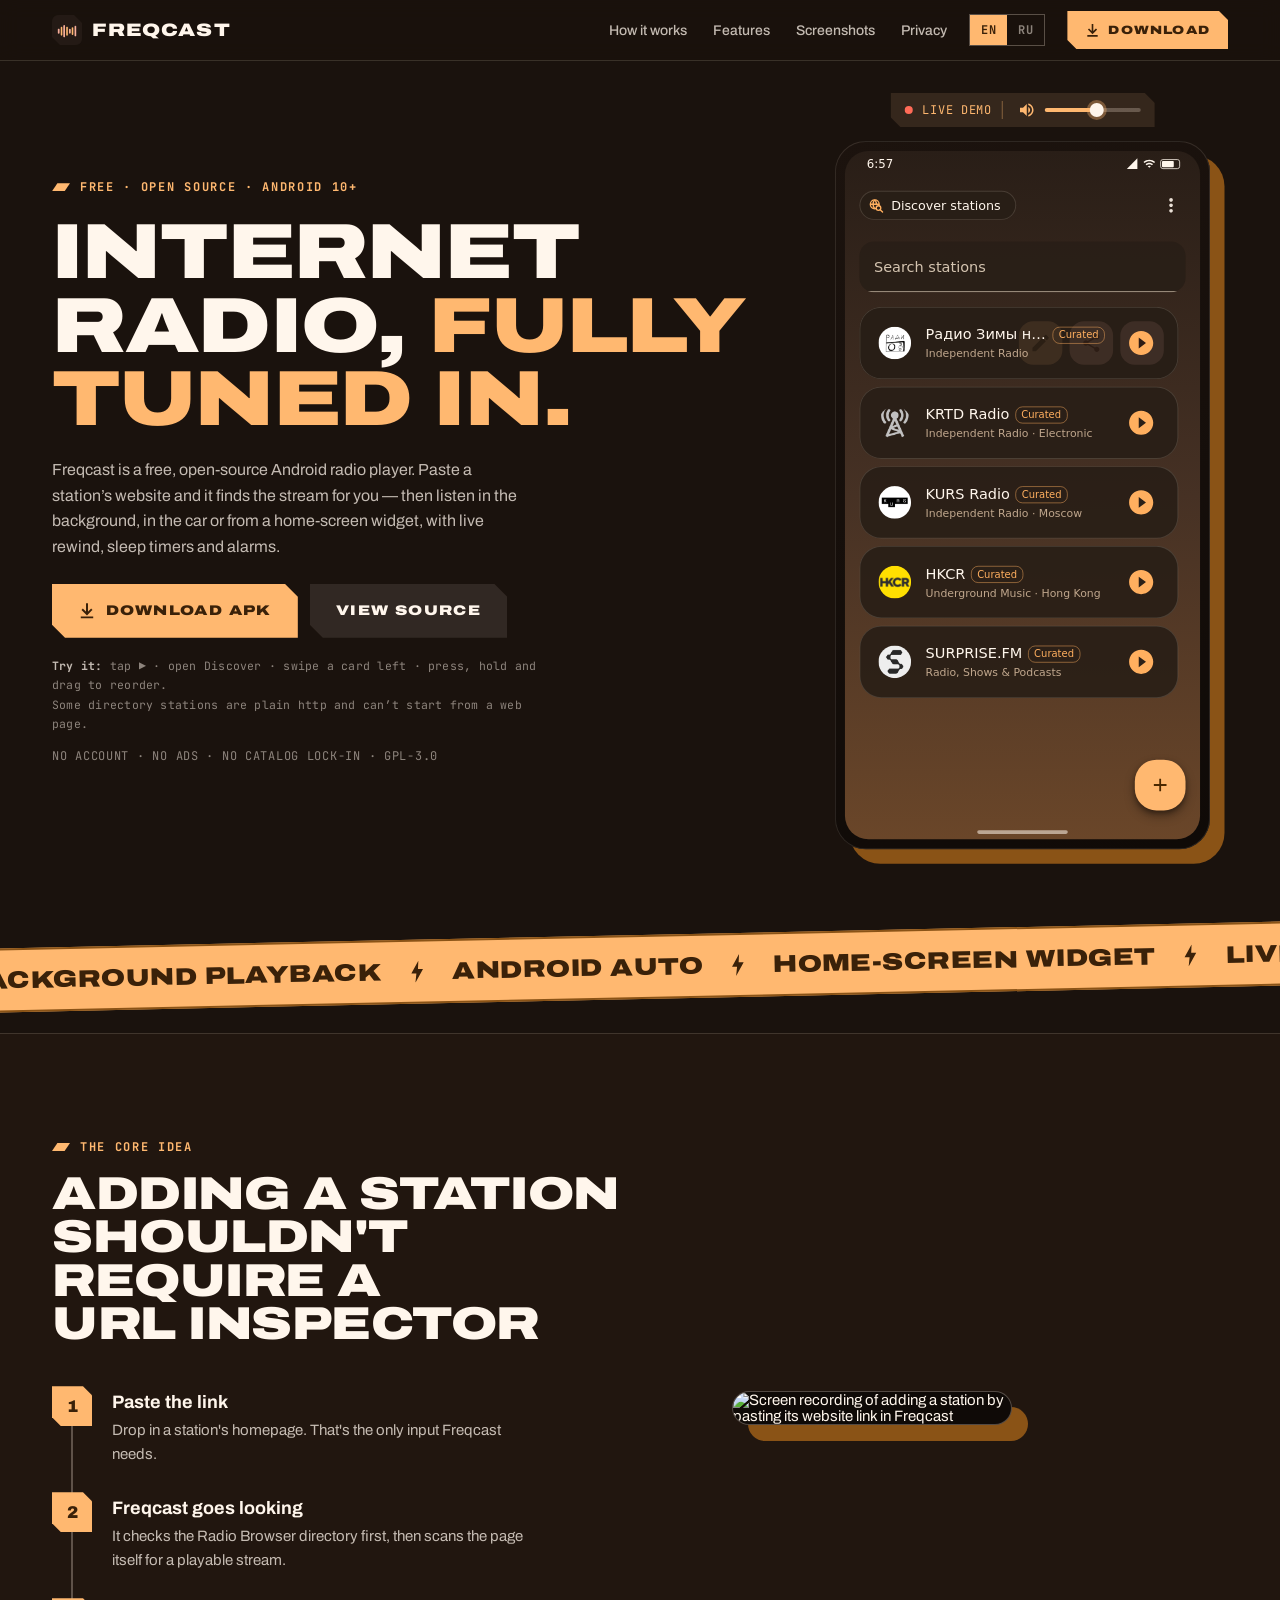
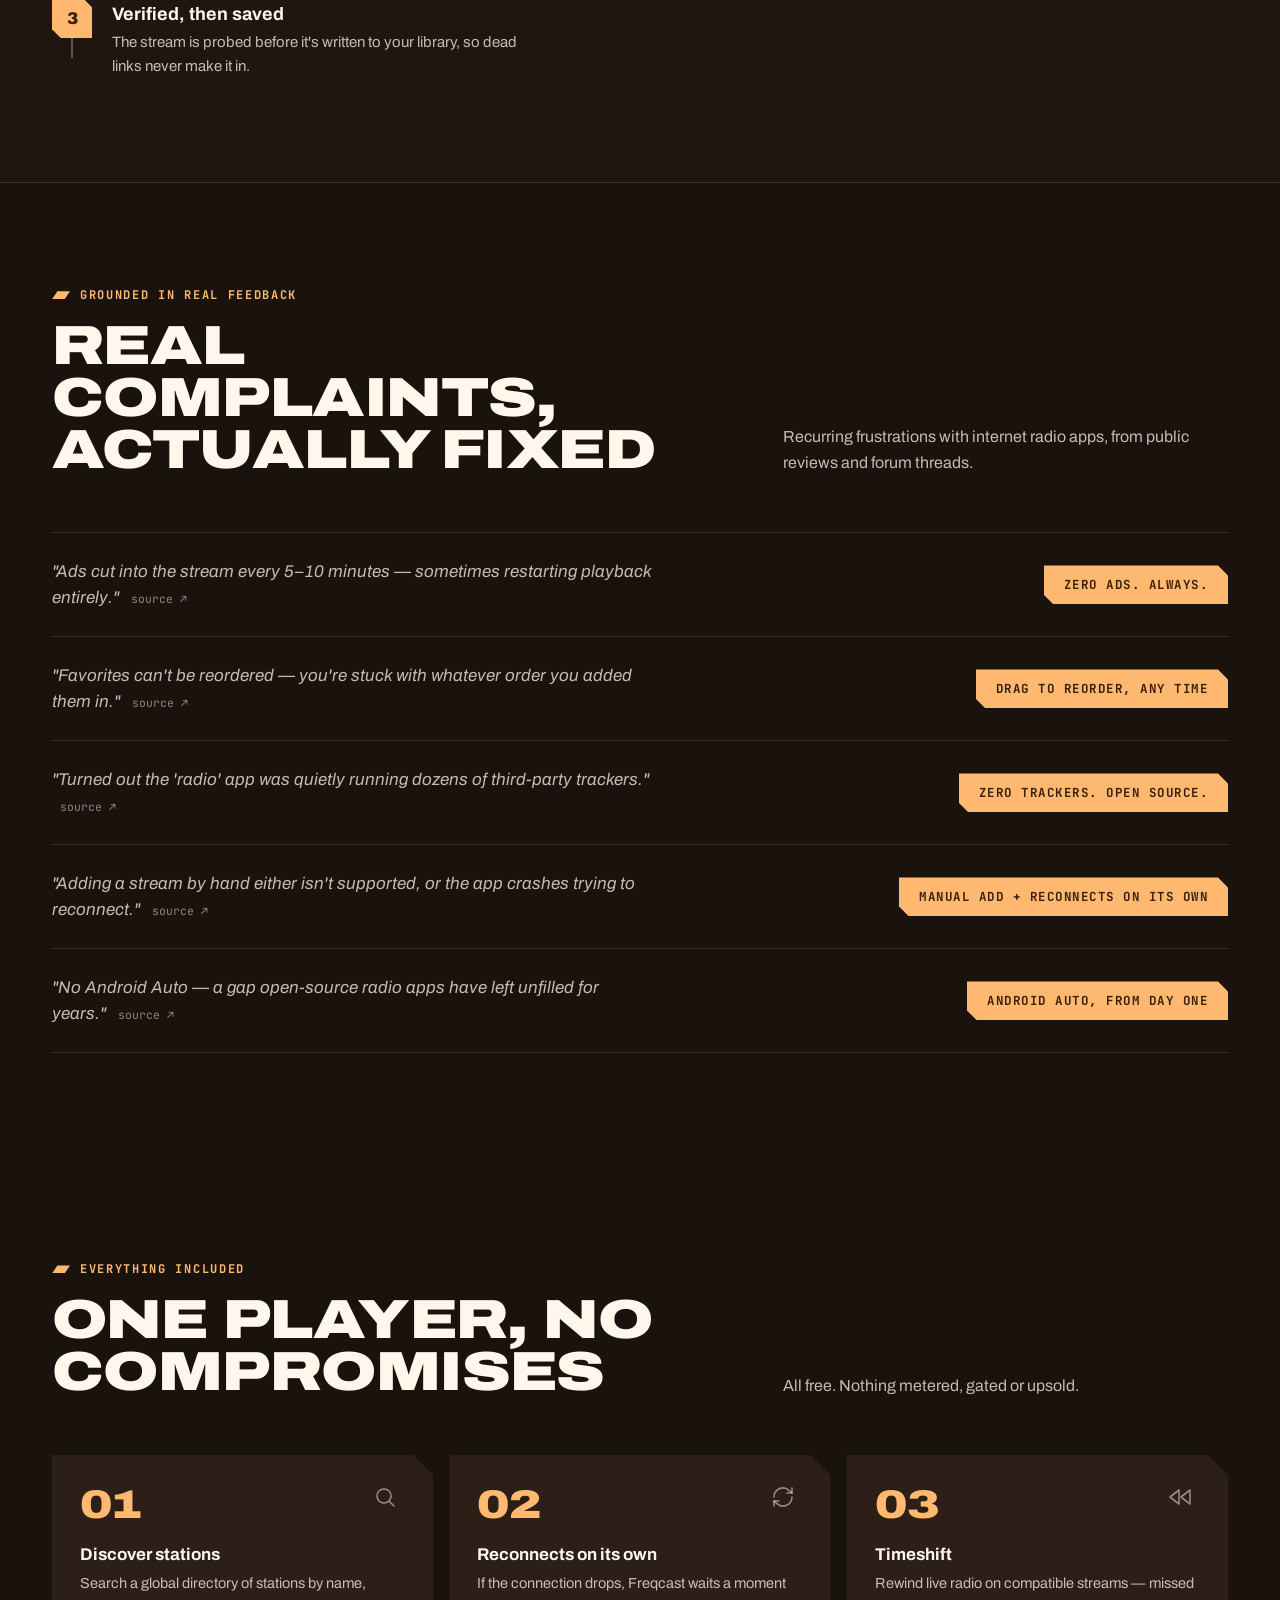
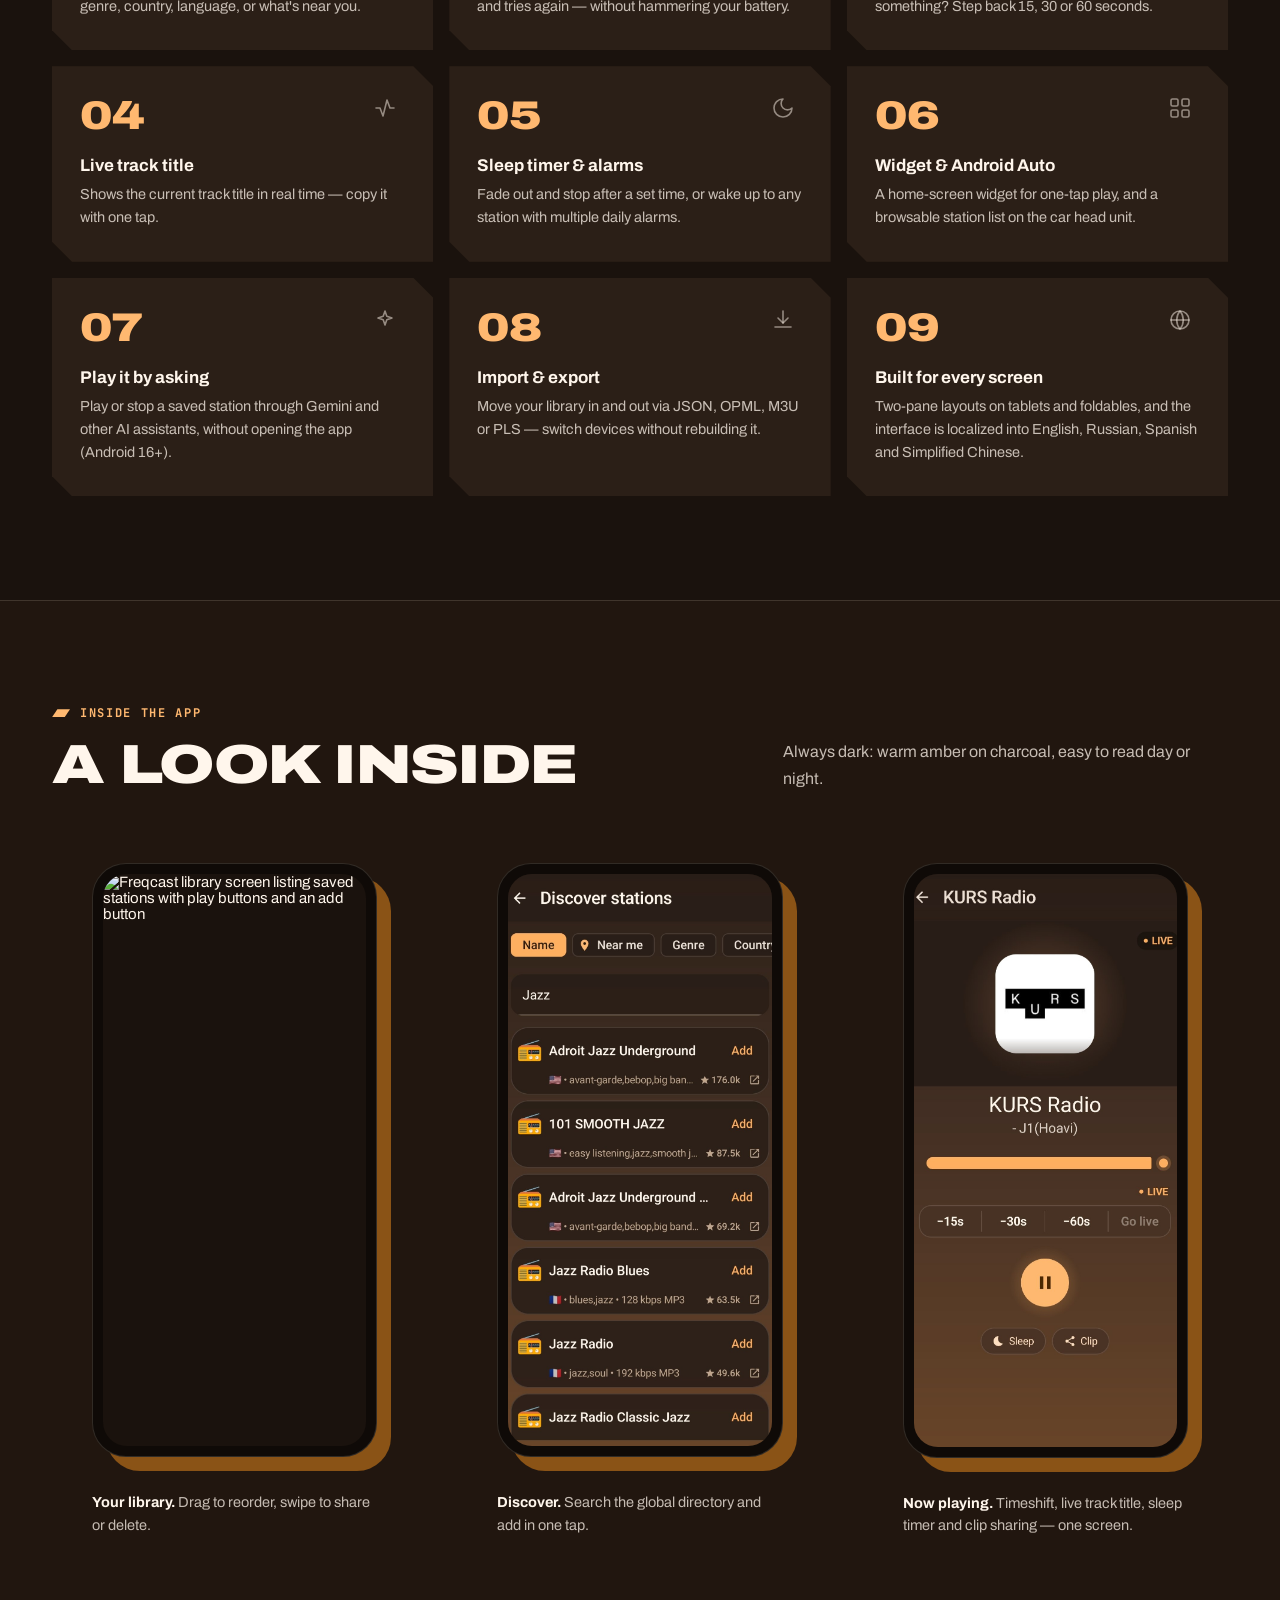
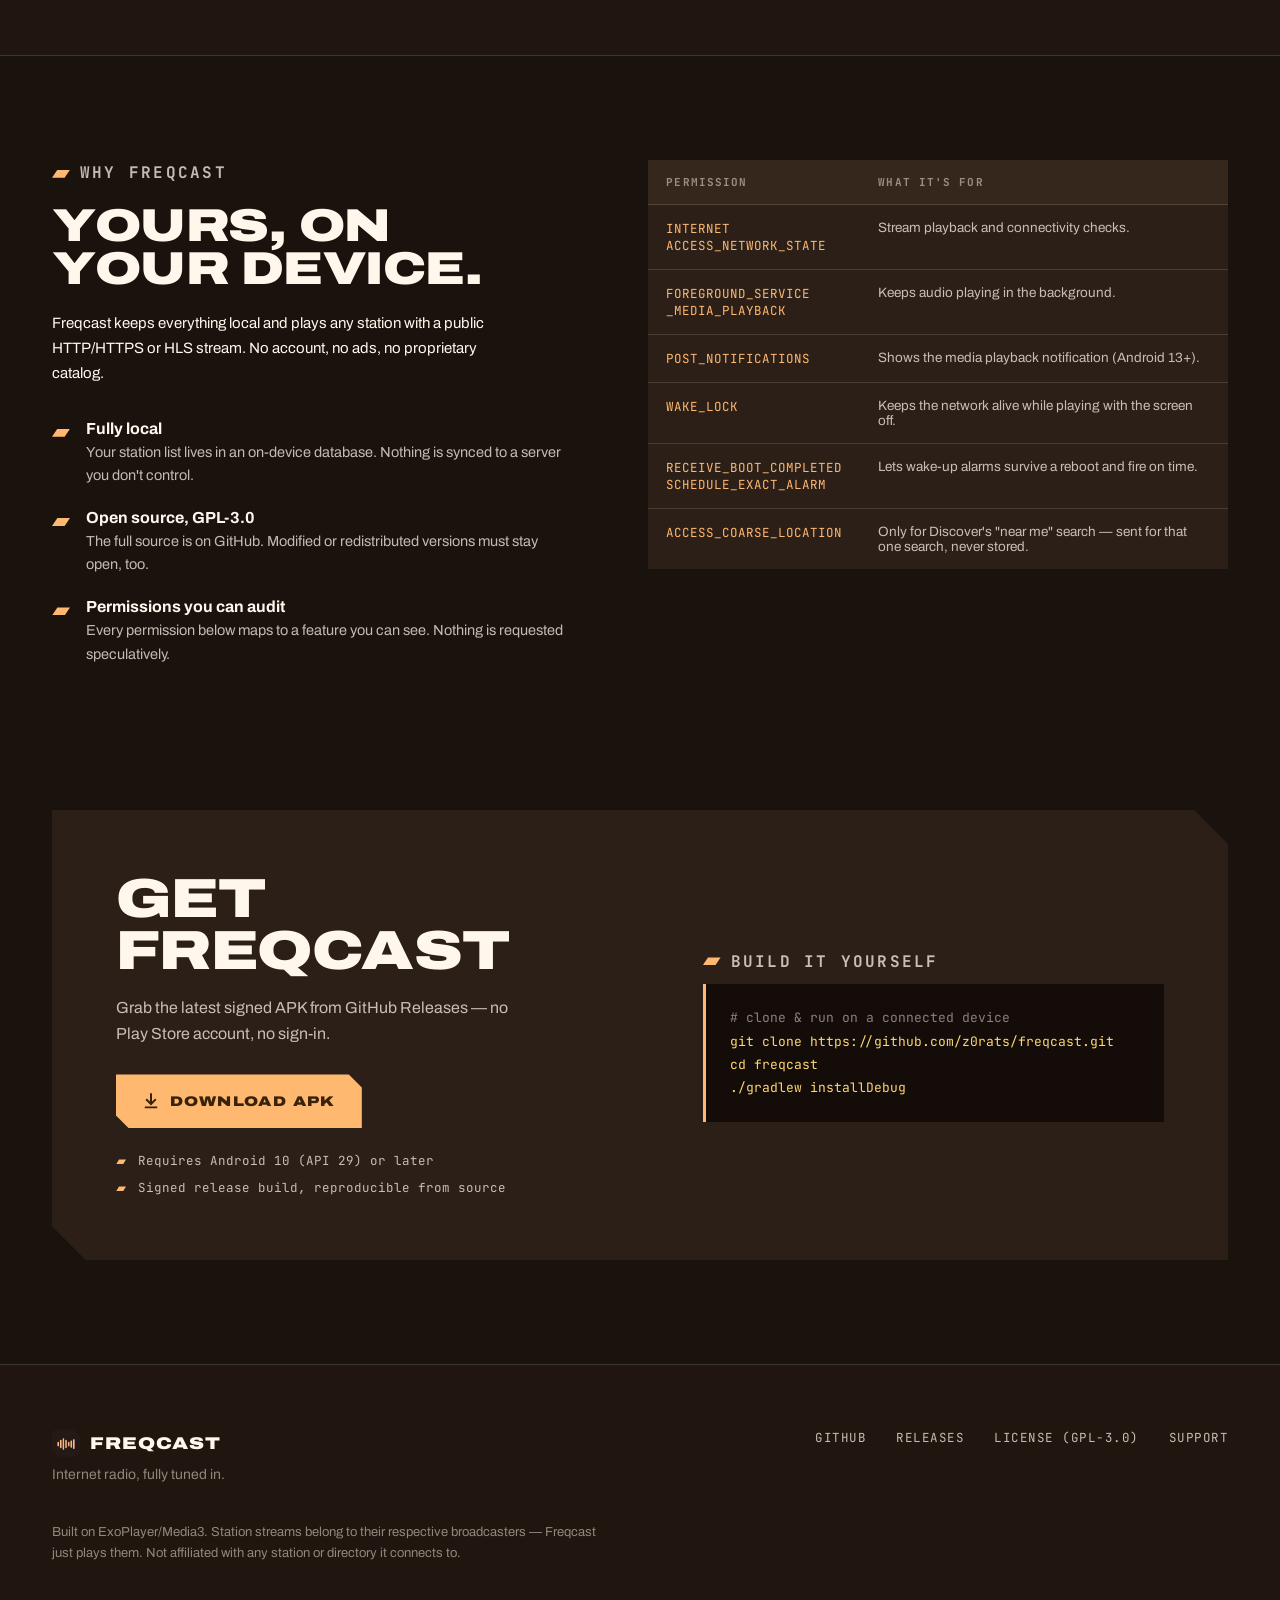
==== commit 459455f0: "Restyle landing page, put the live demo on the first screen - shared docs/site.css (chamfered corner" ====
--- a/docs/index.html
+++ b/docs/index.html
@@ -6,698 +6,10 @@
 <title>Freqcast — Internet radio, fully tuned in</title>
 <meta name="description" content="Freqcast is a free, open-source Android radio player — background playback, Android Auto, a home-screen widget, live rewind, sleep timers and alarms. Add any station by pasting its website; Freqcast finds and verifies the stream for you.">
 <link rel="icon" href="icon-192.png" type="image/png">
+<link rel="preconnect" href="https://fonts.googleapis.com">
 <link rel="preconnect" href="https://fonts.gstatic.com" crossorigin>
-<link href="https://fonts.googleapis.com/css2?family=Bricolage+Grotesque:opsz,wght@12..96,600..800&family=IBM+Plex+Sans:wght@400;500;600&family=IBM+Plex+Mono:wght@400;500;600&family=Roboto:wght@400;500&display=swap" rel="stylesheet">
-<style>
-  :root {
-    --bg-start: #291e17;
-    --bg-mid: #463124;
-    --bg-end: #6a4629;
-    --surface: rgba(41, 30, 23, 0.72);
-    --surface-active: rgba(70, 49, 36, 0.65);
-    --border: rgba(255, 237, 221, 0.14);
-    --border-strong: rgba(255, 237, 221, 0.26);
-    --accent: #ffb870;
-    --accent-soft: rgba(255, 184, 112, 0.16);
-    --accent-2: #ffb4a0;
-    --accent-3: #ffd772;
-    --text: #fff6ec;
-    --text-soft: rgba(255, 246, 236, 0.72);
-    --text-dim: rgba(255, 246, 236, 0.52);
-    --font-display: "Bricolage Grotesque", "IBM Plex Sans", sans-serif;
-    --font-body: "IBM Plex Sans", -apple-system, "Segoe UI", sans-serif;
-    --font-mono: "IBM Plex Mono", ui-monospace, SFMono-Regular, monospace;
-    --radius-lg: 24px;
-    --radius-md: 16px;
-    --radius-sm: 10px;
-    --wrap: 1080px;
-  }
-
-  * { box-sizing: border-box; }
-  html { scroll-behavior: smooth; }
-  body {
-    margin: 0;
-    font-family: var(--font-body);
-    color: var(--text);
-    background:
-      radial-gradient(1100px 620px at 82% -8%, rgba(255, 184, 112, 0.16), transparent 60%),
-      linear-gradient(180deg, var(--bg-start) 0%, var(--bg-mid) 46%, var(--bg-end) 100%);
-    background-attachment: fixed;
-    -webkit-font-smoothing: antialiased;
-    overflow-x: hidden;
-  }
-  img { max-width: 100%; display: block; }
-  a { color: inherit; }
-  :focus-visible { outline: 2px solid var(--accent); outline-offset: 3px; border-radius: 4px; }
-
-  .wrap {
-    width: 100%;
-    max-width: var(--wrap);
-    margin: 0 auto;
-    padding: 0 24px;
-  }
-
-  /* ---------- Nav ---------- */
-  .nav {
-    position: sticky;
-    top: 0;
-    z-index: 40;
-    backdrop-filter: blur(14px);
-    -webkit-backdrop-filter: blur(14px);
-    background: rgba(28, 19, 14, 0.55);
-    border-bottom: 1px solid var(--border);
-  }
-  .nav-inner {
-    display: flex;
-    align-items: center;
-    justify-content: space-between;
-    height: 64px;
-  }
-  .brand { display: flex; align-items: center; gap: 10px; text-decoration: none; }
-  .brand img { width: 28px; height: 28px; border-radius: 8px; }
-  .brand span {
-    font-family: var(--font-display);
-    font-weight: 700;
-    font-size: 18px;
-    letter-spacing: -0.01em;
-  }
-  .nav-right { display: flex; align-items: center; gap: 22px; }
-  .nav-links { display: flex; align-items: center; gap: 28px; }
-  .nav-links a {
-    font-size: 14px;
-    color: var(--text-soft);
-    text-decoration: none;
-    font-weight: 500;
-  }
-  .nav-links a:hover { color: var(--text); }
-  .nav-cta {
-    padding: 9px 18px;
-    border-radius: 999px;
-    background: var(--accent);
-    color: #3a2109;
-    font-weight: 600;
-    font-size: 14px;
-    text-decoration: none;
-    white-space: nowrap;
-  }
-  .lang-switch {
-    display: flex;
-    align-items: center;
-    gap: 2px;
-    flex: none;
-    padding: 3px;
-    border-radius: 999px;
-    background: var(--surface-active);
-    border: 1px solid var(--border-strong);
-  }
-  .lang-switch a {
-    padding: 6px 12px;
-    border-radius: 999px;
-    font-family: var(--font-mono);
-    font-size: 12.5px;
-    font-weight: 600;
-    letter-spacing: 0.03em;
-    text-decoration: none;
-    color: var(--text-dim);
-    transition: background 0.15s ease, color 0.15s ease;
-  }
-  .lang-switch a:hover { color: var(--text); }
-  .lang-switch a.lang-active {
-    background: var(--accent);
-    color: #3a2109;
-    box-shadow: 0 0 14px -2px rgba(255, 184, 112, 0.7);
-  }
-  @media (max-width: 720px) {
-    .nav-links a:not(.nav-cta) { display: none; }
-  }
-  @media (max-width: 480px) {
-    .lang-switch a { padding: 5px 9px; font-size: 11px; }
-    .nav-cta { padding: 8px 14px; font-size: 13px; }
-  }
-  @media (max-width: 380px) {
-    .brand span { display: none; }
-  }
-
-  /* ---------- Hero ---------- */
-  .hero {
-    position: relative;
-    padding: 56px 0 64px;
-  }
-  .tuner-strip {
-    position: sticky;
-    top: 64px;
-    z-index: 39;
-    height: 44px;
-    border-bottom: 1px solid var(--border);
-    background: rgba(28, 19, 14, 0.55);
-    backdrop-filter: blur(14px);
-    -webkit-backdrop-filter: blur(14px);
-  }
-  .tuner-strip::before {
-    content: "";
-    position: absolute;
-    inset: 0;
-    background-image: repeating-linear-gradient(90deg, var(--border-strong) 0 1px, transparent 1px 26px);
-    -webkit-mask-image: linear-gradient(90deg, transparent, #000 12%, #000 88%, transparent);
-    mask-image: linear-gradient(90deg, transparent, #000 12%, #000 88%, transparent);
-    opacity: 0.7;
-  }
-  .tuner-labels {
-    position: relative;
-    z-index: 1;
-    max-width: var(--wrap);
-    margin: 0 auto;
-    height: 100%;
-    padding: 0 24px;
-    display: flex;
-    align-items: center;
-    justify-content: space-between;
-    font-family: var(--font-mono);
-    font-size: 12px;
-    letter-spacing: 0.03em;
-    color: var(--text-dim);
-  }
-  .tuner-needle {
-    position: absolute;
-    top: 0;
-    bottom: 0;
-    left: 65%;
-    pointer-events: none;
-  }
-  .tuner-needle::before {
-    content: "";
-    position: absolute;
-    left: 0;
-    top: 50%;
-    transform: translate(-50%, -50%);
-    width: 2px;
-    height: 16px;
-    background: var(--accent);
-    box-shadow: 0 0 8px 1px var(--accent);
-  }
-  @media not (prefers-reduced-motion: reduce) {
-    .tuner-needle::before { animation: tuner-pulse 2.4s ease-in-out infinite; }
-  }
-  @keyframes tuner-pulse {
-    0%, 100% { opacity: 1; }
-    50% { opacity: 0.45; }
-  }
-  .tuner-readout {
-    position: absolute;
-    left: 10px;
-    top: 50%;
-    transform: translateY(-50%);
-    font-family: var(--font-mono);
-    font-size: 12px;
-    font-weight: 600;
-    color: var(--accent-3);
-    text-shadow: 0 0 12px rgba(255, 184, 112, 0.7);
-    white-space: nowrap;
-  }
-  .hero-grid {
-    display: grid;
-    grid-template-columns: 1.05fr 0.95fr;
-    gap: 56px;
-    align-items: center;
-  }
-  @media (max-width: 860px) {
-    .hero-grid { grid-template-columns: 1fr; }
-    .hero-visual { order: -1; }
-  }
-  @media (max-width: 560px) {
-    .hero-visual { order: 0; }
-    .phone { width: 200px; }
-  }
-  .eyebrow {
-    display: inline-flex;
-    align-items: center;
-    gap: 8px;
-    font-family: var(--font-mono);
-    font-size: 12px;
-    letter-spacing: 0.14em;
-    text-transform: uppercase;
-    color: var(--accent-2);
-    margin: 0 0 20px;
-  }
-  .eyebrow::before {
-    content: "";
-    width: 7px; height: 7px;
-    border-radius: 50%;
-    background: var(--accent);
-    box-shadow: 0 0 10px 2px var(--accent);
-  }
-  h1 {
-    font-family: var(--font-display);
-    font-weight: 700;
-    font-size: clamp(34px, 5vw, 54px);
-    line-height: 1.08;
-    letter-spacing: -0.015em;
-    margin: 0 0 22px;
-    text-wrap: balance;
-  }
-  h1 em {
-    font-style: normal;
-    background: linear-gradient(100deg, var(--accent-3), var(--accent) 60%);
-    -webkit-background-clip: text;
-    background-clip: text;
-    color: transparent;
-  }
-  .lede {
-    font-size: 18px;
-    line-height: 1.6;
-    color: var(--text-soft);
-    max-width: 46ch;
-    margin: 0 0 32px;
-  }
-  .cta-row { display: flex; gap: 14px; flex-wrap: wrap; align-items: center; }
-  .btn {
-    display: inline-flex;
-    align-items: center;
-    gap: 8px;
-    padding: 14px 24px;
-    border-radius: 999px;
-    font-weight: 600;
-    font-size: 15px;
-    text-decoration: none;
-    transition: transform 0.15s ease, box-shadow 0.15s ease;
-  }
-  .btn:hover { transform: translateY(-1px); }
-  .btn-primary {
-    background: var(--accent);
-    color: #3a2109;
-    box-shadow: 0 8px 28px -8px rgba(255, 184, 112, 0.55);
-  }
-  .btn-primary:hover { box-shadow: 0 10px 32px -6px rgba(255, 184, 112, 0.7); }
-  .btn-ghost {
-    background: transparent;
-    color: var(--text);
-    border: 1px solid var(--border-strong);
-  }
-  .btn-ghost:hover { border-color: var(--accent); background: var(--accent-soft); }
-  .hero-meta {
-    margin-top: 18px;
-    font-family: var(--font-mono);
-    font-size: 12.5px;
-    color: var(--text-dim);
-    letter-spacing: 0.02em;
-  }
-
-  /* ---------- hero visual: phone + ambient bars ---------- */
-  .hero-visual { position: relative; display: flex; justify-content: center; }
-  .glow-field {
-    position: absolute;
-    inset: -60px;
-    background: radial-gradient(closest-side, rgba(255, 184, 112, 0.35), transparent 70%);
-    filter: blur(10px);
-    z-index: 0;
-    pointer-events: none;
-  }
-  .phone {
-    position: relative;
-    z-index: 1;
-    width: 250px;
-    border-radius: 34px;
-    padding: 10px;
-    background: linear-gradient(160deg, #1c130e, #0f0a07);
-    border: 1px solid rgba(255, 237, 221, 0.12);
-    box-shadow:
-      0 30px 60px -20px rgba(0,0,0,0.6),
-      0 0 0 1px rgba(255,255,255,0.02) inset;
-  }
-  .phone-screen {
-    width: 100%;
-    aspect-ratio: 230 / 500;
-    border-radius: 24px;
-    overflow: hidden;
-    background: var(--bg-start);
-  }
-  .phone-screen img { width: 100%; height: 100%; object-fit: cover; object-position: top; }
-  #eq {
-    position: absolute;
-    left: 50%;
-    bottom: -26px;
-    transform: translateX(-50%);
-    z-index: 2;
-    opacity: 0.9;
-  }
-
-  /* ---------- Section scaffolding ---------- */
-  section { padding: 88px 0; position: relative; }
-  .section-head { max-width: 640px; margin: 0 0 48px; }
-  .kicker {
-    font-family: var(--font-mono);
-    font-size: 12px;
-    letter-spacing: 0.14em;
-    text-transform: uppercase;
-    color: var(--accent-2);
-    margin: 0 0 12px;
-  }
-  h2 {
-    font-family: var(--font-display);
-    font-weight: 700;
-    font-size: clamp(26px, 3.4vw, 36px);
-    letter-spacing: -0.01em;
-    margin: 0 0 14px;
-    text-wrap: balance;
-  }
-  .section-head p { color: var(--text-soft); font-size: 16px; line-height: 1.65; margin: 0; }
-  .hr {
-    height: 1px;
-    background: linear-gradient(90deg, transparent, var(--border-strong) 20%, var(--border-strong) 80%, transparent);
-    border: none;
-  }
-
-  /* ---------- How it works ---------- */
-  .how {
-    display: grid;
-    grid-template-columns: 1fr 1fr;
-    gap: 48px;
-    align-items: center;
-  }
-  @media (max-width: 860px) { .how { grid-template-columns: 1fr; } }
-  .steps { position: relative; display: flex; flex-direction: column; gap: 22px; counter-reset: step; }
-  .steps::before {
-    content: "";
-    position: absolute;
-    left: 16px;
-    top: 17px;
-    bottom: 17px;
-    width: 1px;
-    background: var(--border-strong);
-    z-index: 0;
-  }
-  .step { display: flex; gap: 16px; }
-  .step-num {
-    position: relative;
-    z-index: 1;
-    flex: none;
-    width: 34px; height: 34px;
-    border-radius: 50%;
-    background: var(--surface-active);
-    border: 1px solid var(--border);
-    display: flex; align-items: center; justify-content: center;
-    font-family: var(--font-mono);
-    font-size: 13px;
-    color: var(--accent);
-    font-weight: 600;
-  }
-  .step h3 { margin: 2px 0 6px; font-size: 16px; font-weight: 600; }
-  .step p { margin: 0; color: var(--text-soft); font-size: 14.5px; line-height: 1.6; }
-
-  /* ---------- Gripes (real complaints, actually fixed) ---------- */
-  .gripe-list { display: flex; flex-direction: column; }
-  .gripe {
-    display: flex;
-    justify-content: space-between;
-    align-items: center;
-    gap: 28px;
-    padding: 22px 0;
-    border-top: 1px solid var(--border);
-  }
-  .gripe:last-child { border-bottom: 1px solid var(--border); }
-  .gripe-complaint {
-    margin: 0;
-    font-size: 15px;
-    font-style: italic;
-    color: var(--text-soft);
-    max-width: 58ch;
-  }
-  .gripe-source {
-    margin-left: 8px;
-    font-style: normal;
-    font-family: var(--font-mono);
-    font-size: 11.5px;
-    color: var(--text-dim);
-    text-decoration: none;
-    white-space: nowrap;
-  }
-  .gripe-source:hover { color: var(--accent); text-decoration: underline; }
-  .gripe-fix {
-    flex: none;
-    font-family: var(--font-mono);
-    font-size: 12.5px;
-    font-weight: 600;
-    color: #3a2109;
-    background: var(--accent);
-    padding: 8px 16px;
-    border-radius: 999px;
-    white-space: nowrap;
-  }
-  @media (max-width: 640px) {
-    .gripe { flex-direction: column; align-items: flex-start; gap: 12px; }
-    .gripe-fix { white-space: normal; }
-  }
-  .demo-frame {
-    border-radius: var(--radius-lg);
-    border: 1px solid var(--border);
-    background: var(--surface);
-    padding: 18px;
-    display: flex;
-    justify-content: center;
-  }
-  .demo-frame img {
-    width: 220px;
-    border-radius: 20px;
-    box-shadow: 0 24px 48px -20px rgba(0,0,0,0.55);
-  }
-
-  /* ---------- Feature grid ---------- */
-  .features {
-    display: grid;
-    grid-template-columns: repeat(3, 1fr);
-    gap: 18px;
-  }
-  @media (min-width: 861px) { .feature-card:nth-child(10) { grid-column: 2; } }
-  @media (max-width: 860px) { .features { grid-template-columns: 1fr 1fr; } }
-  @media (max-width: 560px) { .features { grid-template-columns: 1fr; } }
-  .feature-card {
-    border: 1px solid var(--border);
-    background: var(--surface);
-    border-radius: var(--radius-md);
-    padding: 24px;
-    transition: border-color 0.15s ease, transform 0.15s ease;
-  }
-  .feature-card:hover { border-color: var(--border-strong); transform: translateY(-2px); }
-  .feature-icon {
-    position: relative;
-    width: 38px; height: 38px;
-    border-radius: 50%;
-    background: var(--accent-soft);
-    display: flex; align-items: center; justify-content: center;
-    margin-bottom: 16px;
-    color: var(--accent);
-  }
-  .feature-icon::after {
-    content: "";
-    position: absolute;
-    top: 5px;
-    left: 50%;
-    width: 2px;
-    height: 6px;
-    border-radius: 1px;
-    background: var(--accent);
-    transform: translateX(-50%);
-  }
-  .feature-card h3 { margin: 0 0 8px; font-size: 15.5px; font-weight: 600; }
-  .feature-card p { margin: 0; color: var(--text-soft); font-size: 14px; line-height: 1.55; }
-
-  /* ---------- Screenshots ---------- */
-  .shots {
-    display: grid;
-    grid-template-columns: repeat(3, 1fr);
-    gap: 28px;
-  }
-  @media (max-width: 860px) { .shots { grid-template-columns: 1fr; max-width: 320px; margin: 0 auto; } }
-  .shot { text-align: center; }
-  .shot .phone { width: 100%; margin: 0 auto; }
-  .shot:nth-child(2) .phone { transform: translateY(-14px); }
-  .shot figcaption {
-    margin-top: 18px;
-    font-size: 14px;
-    color: var(--text-soft);
-    line-height: 1.5;
-  }
-  .shot figcaption b { color: var(--text); font-weight: 600; }
-
-  /* ---------- Philosophy / permissions ---------- */
-  .philosophy {
-    display: grid;
-    grid-template-columns: 0.9fr 1.1fr;
-    gap: 56px;
-    align-items: start;
-  }
-  @media (max-width: 860px) { .philosophy { grid-template-columns: 1fr; } }
-  .pillars { display: flex; flex-direction: column; gap: 20px; margin-top: 28px; }
-  .pillar { display: flex; gap: 14px; }
-  .pillar-mark {
-    flex: none;
-    width: 8px; height: 8px;
-    border-radius: 50%;
-    margin-top: 8px;
-    background: var(--accent);
-    box-shadow: 0 0 8px 1px rgba(255,184,112,0.6);
-  }
-  .pillar h4 { margin: 0 0 4px; font-size: 15px; font-weight: 600; }
-  .pillar p { margin: 0; color: var(--text-soft); font-size: 14px; line-height: 1.55; }
-
-  table.perms {
-    width: 100%;
-    border-collapse: collapse;
-    font-size: 13.5px;
-    border: 1px solid var(--border);
-    border-radius: var(--radius-md);
-    overflow: hidden;
-    background: var(--surface);
-  }
-  table.perms th, table.perms td {
-    text-align: left;
-    padding: 14px 16px;
-    border-bottom: 1px solid var(--border);
-    vertical-align: top;
-  }
-  table.perms th {
-    font-family: var(--font-mono);
-    font-size: 11px;
-    letter-spacing: 0.08em;
-    text-transform: uppercase;
-    color: var(--text-dim);
-    font-weight: 500;
-  }
-  table.perms tr:last-child td { border-bottom: none; }
-  table.perms td:first-child {
-    font-family: var(--font-mono);
-    font-size: 12.5px;
-    color: var(--accent-2);
-    white-space: nowrap;
-  }
-  table.perms td:last-child { color: var(--text-soft); }
-  .perms-wrap { overflow-x: auto; }
-
-  /* ---------- Download ---------- */
-  .download-card {
-    border: 1px solid var(--border-strong);
-    border-radius: var(--radius-lg);
-    background:
-      radial-gradient(600px 260px at 15% 0%, rgba(255,184,112,0.14), transparent 60%),
-      var(--surface);
-    padding: 48px;
-    display: grid;
-    grid-template-columns: 1.2fr 1fr;
-    gap: 40px;
-    align-items: center;
-  }
-  @media (max-width: 860px) { .download-card { grid-template-columns: 1fr; padding: 32px 24px; } }
-  .download-card h2 { margin-bottom: 12px; }
-  .download-card p { color: var(--text-soft); font-size: 15px; line-height: 1.6; margin: 0 0 24px; }
-  .code-block {
-    font-family: var(--font-mono);
-    font-size: 13px;
-    background: rgba(0,0,0,0.28);
-    border: 1px solid var(--border);
-    border-radius: var(--radius-sm);
-    padding: 16px 18px;
-    color: var(--accent-3);
-    line-height: 1.7;
-    overflow-x: auto;
-  }
-  .code-block .muted { color: var(--text-dim); }
-  .req-list { list-style: none; margin: 0; padding: 0; display: flex; flex-direction: column; gap: 10px; }
-  .req-list li {
-    font-size: 13.5px;
-    color: var(--text-soft);
-    display: flex;
-    gap: 10px;
-    align-items: baseline;
-  }
-  .req-list li::before { content: "—"; color: var(--text-dim); }
-
-  /* ---------- Footer ---------- */
-  footer { padding: 56px 0 40px; border-top: 1px solid var(--border); }
-  .footer-grid {
-    display: flex;
-    justify-content: space-between;
-    align-items: flex-start;
-    flex-wrap: wrap;
-    gap: 32px;
-  }
-  .footer-brand { display: flex; align-items: center; gap: 10px; }
-  .footer-brand img { width: 24px; height: 24px; border-radius: 7px; }
-  .footer-brand span { font-family: var(--font-display); font-weight: 700; font-size: 16px; }
-  .footer-tag { color: var(--text-dim); font-size: 13px; margin-top: 6px; }
-  .footer-links { display: flex; gap: 28px; flex-wrap: wrap; }
-  .footer-links a { font-size: 14px; color: var(--text-soft); text-decoration: none; }
-  .footer-links a:hover { color: var(--accent); }
-  .footer-fine { margin-top: 36px; color: var(--text-dim); font-size: 12.5px; }
-
-  @media (prefers-reduced-motion: reduce) {
-    html { scroll-behavior: auto; }
-  }
-
-  /* Mobile fit: contain the hero glow, keep grid tracks from growing to fit long code lines, slimmer sticky chrome */
-  .hero { overflow-x: clip; }
-  .download-card > * { min-width: 0; }
-  @media (max-width: 860px) { .download-card { grid-template-columns: minmax(0, 1fr); } }
-  @media (max-width: 480px) {
-    .nav-inner { height: 56px; }
-    .tuner-strip { top: 56px; height: 34px; }
-    #demo { scroll-margin-top: 96px; }
-    /* only the moving readout on phones: the static labels collided with the needle */
-    .tuner-labels > span { display: none; }
-    .tuner-labels { font-size: 11px; }
-  }
-
-  /* ---------- Interactive demo (player.css holds the phone UI itself) ---------- */
-  .demo-grid {
-    display: grid;
-    grid-template-columns: minmax(0, 1fr) 400px;
-    gap: 64px;
-    align-items: center;
-  }
-  .demo-copy .section-head { margin-bottom: 28px; }
-  .demo-tips { list-style: none; margin: 0; padding: 0; display: grid; gap: 16px; }
-  .demo-tips li {
-    position: relative;
-    padding-left: 28px;
-    font-size: 15px;
-    line-height: 1.55;
-    color: var(--text-soft);
-  }
-  .demo-tips li::before {
-    content: "";
-    position: absolute;
-    left: 0;
-    top: 0.5em;
-    width: 10px;
-    height: 10px;
-    border-radius: 50%;
-    background: var(--accent);
-    box-shadow: 0 0 12px -1px rgba(255, 184, 112, 0.7);
-  }
-  .demo-tips b { color: var(--text); font-weight: 600; }
-  .demo-note {
-    margin: 28px 0 0;
-    font-family: var(--font-mono);
-    font-size: 12px;
-    line-height: 1.6;
-    letter-spacing: 0.02em;
-    color: var(--text-dim);
-  }
-  #fc-demo .demo-fallback { max-width: 300px; margin: 0 auto; border-radius: 24px; }
-  #demo { padding: 32px 0 56px; scroll-margin-top: 108px; }
-  /* Desktop: size the phone by viewport height so the whole device (and the LIVE DEMO tag above it) fits on a laptop screen */
-  @media (min-width: 901px) {
-    .demo-grid { grid-template-columns: minmax(0, 1fr) auto; }
-    #fc-demo {
-      width: min(400px, calc((100vh - 240px) * 0.5036));
-      width: min(400px, calc((100dvh - 240px) * 0.5036));
-      min-width: 250px;
-    }
-  }
-  @media (max-width: 900px) {
-    .demo-grid { grid-template-columns: 1fr; gap: 32px; }
-    #fc-demo { order: -1; }
-  }
-</style>
+<link href="https://fonts.googleapis.com/css2?family=Archivo:wdth,wght@100..125,400..900&family=Inter:wght@400;500;600&family=JetBrains+Mono:wght@400;500;700&family=Unbounded:wght@600;900&display=swap" rel="stylesheet">
+<link rel="stylesheet" href="site.css">
 <link rel="stylesheet" href="demo/player.css">
 </head>
 <body>
@@ -709,79 +21,45 @@
       <span>Freqcast</span>
     </a>
     <div class="nav-right">
+      <div class="nav-links"><a href="#how">How it works</a><a href="#features">Features</a><a href="#screenshots">Screenshots</a><a href="#privacy">Privacy</a></div>
       <div class="lang-switch" role="group" aria-label="Language">
         <a href="index.html" class="lang-active">EN</a>
         <a href="ru/index.html">RU</a>
       </div>
-      <div class="nav-links">
-        <a href="#demo">Live demo</a>
-        <a href="#features">Features</a>
-        <a href="#screenshots">Screenshots</a>
-        <a href="#privacy">Privacy</a>
-        <a class="nav-cta" href="https://github.com/z0rats/freqcast/releases/latest">Download</a>
-      </div>
+      <a class="nav-cta" href="https://github.com/z0rats/freqcast/releases/latest"><svg viewBox="0 0 24 24" fill="none" stroke="currentColor" stroke-width="2.6" stroke-linecap="square" aria-hidden="true"><path d="M12 3v12M6.5 10.5 12 16l5.5-5.5M5 20.5h14"/></svg>Download</a>
     </div>
   </div>
 </nav>
-
-<div class="tuner-strip" aria-hidden="true">
-  <div class="tuner-labels">
-    <span>88.1</span><span>94.5</span><span>99.9</span><span>104.3</span><span>108.7</span>
-    <div class="tuner-needle" id="tunerNeedle">
-      <span class="tuner-readout">102.5</span>
-    </div>
-  </div>
-</div>
 
 <header class="hero" id="top">
   <div class="wrap hero-grid">
-    <div>
-      <p class="eyebrow">Free &amp; open source · Android 10+</p>
-      <h1>Internet radio,<br><em>fully tuned in</em>.</h1>
-      <p class="lede">
-        Freqcast is a free, open-source Android radio player. Paste a station’s website and it finds the stream for you — then listen in the background, in the car or from a home-screen widget, with live rewind, sleep timers and alarms.
-      </p>
+    <div class="hero-title">
+      <p class="eyebrow">Free · Open source · Android 10+</p>
+      <h1>Internet<br>radio, <em>fully<br>tuned in.</em></h1>
+    </div>
+    <div class="hero-demo">
+      <div id="fc-demo" data-lang="en" data-base="demo/">
+        <img class="demo-fallback" src="screenshots/en/1.png" alt="Freqcast library screen listing the curated stations">
+      </div>
+    </div>
+    <div class="hero-rest">
+      <p class="lede">Freqcast is a free, open-source Android radio player. Paste a station’s website and it finds the stream for you — then listen in the background, in the car or from a home-screen widget, with live rewind, sleep timers and alarms.</p>
       <div class="cta-row">
-        <a class="btn btn-primary" href="https://github.com/z0rats/freqcast/releases/latest">Download APK</a>
-        <a class="btn btn-ghost" href="#demo">Try it live ↓</a>
-        <a class="btn btn-ghost" href="https://github.com/z0rats/freqcast">View source on GitHub</a>
-      </div>
+        <a class="btn btn-primary" href="https://github.com/z0rats/freqcast/releases/latest"><svg viewBox="0 0 24 24" fill="none" stroke="currentColor" stroke-width="2.6" stroke-linecap="square" aria-hidden="true"><path d="M12 3v12M6.5 10.5 12 16l5.5-5.5M5 20.5h14"/></svg>Download APK</a>
+        <a class="btn btn-ghost" href="https://github.com/z0rats/freqcast">View source</a>
+      </div>
+      <p class="try-line"><b>Try it:</b> tap ▶ · open Discover · swipe a card left · press, hold and drag to reorder.<br>Some directory stations are plain http and can’t start from a web page.</p>
       <p class="hero-meta">NO ACCOUNT · NO ADS · NO CATALOG LOCK-IN · GPL-3.0</p>
     </div>
-    <div class="hero-visual">
-      <div class="glow-field"></div>
-      <div class="phone">
-        <div class="phone-screen">
-          <img src="screenshots/3.jpg" alt="Freqcast now-playing screen for KURS Radio, showing the live timeshift scrubber, rewind shortcuts and sleep timer">
-        </div>
-      </div>
-      <canvas id="eq" width="120" height="34" aria-hidden="true"></canvas>
-    </div>
   </div>
 </header>
 
-<hr class="hr">
-
-<section id="demo">
-  <div class="wrap demo-grid">
-    <div class="demo-copy">
-      <div class="section-head">
-        <p class="kicker">Try it</p>
-        <h2>Don’t take our word for it. Play it.</h2>
-        <p>The real library, Discover and Settings screens, running in your browser with live stations. Tap play — that’s real radio.</p>
-      </div>
-      <ul class="demo-tips">
-          <li><b>Tap ▶</b> to tune in; swipe the mini player sideways to switch station.</li>
-          <li><b>Open Discover</b>, search the global directory and tap Add — the station lands in your library.</li>
-          <li><b>Swipe a card left</b> to edit, share or delete. <b>Press, hold and drag</b> to reorder.</li>
-      </ul>
-      <p class="demo-note">Demo: alarms, editing and the full-screen player are in the app. Some directory stations use plain http and can’t start from a web page.</p>
-    </div>
-    <div id="fc-demo" data-lang="en" data-base="demo/">
-      <img class="demo-fallback" src="screenshots/en/1.png" alt="Freqcast library screen listing the curated stations" loading="lazy">
-    </div>
-  </div>
-</section>
+<div class="band-wrap" aria-hidden="true">
+  <div class="band"><div class="band-track"><span class="band-item">Background playback</span><span class="band-item">Android Auto</span><span class="band-item">Home-screen widget</span><span class="band-item">Live rewind</span><span class="band-item">Sleep timer</span><span class="band-item">Wake-up alarms</span><span class="band-item">Zero ads</span><span class="band-item">Open source</span><span class="band-item">Background playback</span><span class="band-item">Android Auto</span><span class="band-item">Home-screen widget</span><span class="band-item">Live rewind</span><span class="band-item">Sleep timer</span><span class="band-item">Wake-up alarms</span><span class="band-item">Zero ads</span><span class="band-item">Open source</span></div></div>
+</div>
+
+<hr class="hr">
+
 
 <hr class="hr">
 
@@ -1041,7 +319,7 @@
         <h2>Get Freqcast</h2>
         <p>Grab the latest signed APK from GitHub Releases — no Play Store account, no sign-in.</p>
         <div class="cta-row">
-          <a class="btn btn-primary" href="https://github.com/z0rats/freqcast/releases/latest">Download APK →</a>
+          <a class="btn btn-primary" href="https://github.com/z0rats/freqcast/releases/latest"><svg viewBox="0 0 24 24" fill="none" stroke="currentColor" stroke-width="2.6" stroke-linecap="square" aria-hidden="true"><path d="M12 3v12M6.5 10.5 12 16l5.5-5.5M5 20.5h14"/></svg>Download APK</a>
         </div>
         <ul class="req-list" style="margin-top:24px;">
           <li>Requires Android 10 (API 29) or later</li>
@@ -1083,81 +361,6 @@
 </footer>
 
 <script src="demo/player.js" defer></script>
-<script>
-(function () {
-  var canvas = document.getElementById('eq');
-  if (!canvas) return;
-  var ctx = canvas.getContext('2d');
-  var reduceMotion = window.matchMedia('(prefers-reduced-motion: reduce)').matches;
-  var bars = 9;
-  var barWidth = 6;
-  var gap = 6;
-  var base = [10, 18, 26, 34, 22, 30, 16, 24, 12];
-  var t = 0;
-
-  function draw() {
-    var w = canvas.width, h = canvas.height;
-    ctx.clearRect(0, 0, w, h);
-    var totalWidth = bars * barWidth + (bars - 1) * gap;
-    var startX = (w - totalWidth) / 2;
-    for (var i = 0; i < bars; i++) {
-      var phase = reduceMotion ? 0 : Math.sin(t / 260 + i * 0.7);
-      var height = Math.max(6, base[i] + phase * 6);
-      var x = startX + i * (barWidth + gap);
-      var y = h - height;
-      var grad = ctx.createLinearGradient(0, y, 0, h);
-      grad.addColorStop(0, '#ffd772');
-      grad.addColorStop(1, '#ffb870');
-      ctx.fillStyle = grad;
-      ctx.beginPath();
-      if (ctx.roundRect) {
-        ctx.roundRect(x, y, barWidth, height, 3);
-      } else {
-        ctx.rect(x, y, barWidth, height);
-      }
-      ctx.fill();
-    }
-  }
-
-  draw();
-  if (!reduceMotion) {
-    (function loop() {
-      t += 16;
-      draw();
-      requestAnimationFrame(loop);
-    })();
-  }
-})();
-
-(function () {
-  var needle = document.getElementById('tunerNeedle');
-  var readout = needle ? needle.querySelector('.tuner-readout') : null;
-  if (!needle || !readout) return;
-  if (window.matchMedia('(prefers-reduced-motion: reduce)').matches) return;
-
-  var minFreq = 88.1, maxFreq = 108.7;
-  var ticking = false;
-
-  function update() {
-    var doc = document.documentElement;
-    var scrollable = doc.scrollHeight - doc.clientHeight;
-    var progress = scrollable > 0 ? window.scrollY / scrollable : 0;
-    progress = Math.max(0, Math.min(1, progress));
-    readout.textContent = (minFreq + progress * (maxFreq - minFreq)).toFixed(1);
-    needle.style.left = (8 + progress * 76) + '%';
-    ticking = false;
-  }
-
-  window.addEventListener('scroll', function () {
-    if (!ticking) {
-      requestAnimationFrame(update);
-      ticking = true;
-    }
-  }, { passive: true });
-
-  update();
-})();
-</script>
 
 </body>
 </html>
--- a/docs/site.css
+++ b/docs/site.css
@@ -0,0 +1,331 @@
+/* Freqcast landing page (EN + RU share this file).
+   Visual language: flat dark surfaces, chamfered corners, hard offset shadows, wide black uppercase
+   display type, mono eyebrows. Palette is the app's (ui/theme/Color.kt). Phone UI lives in demo/player.css. */
+
+:root {
+  --bg: #1a120d;
+  --bg-2: #21160f;
+  --panel: #2b1f17;
+  --panel-2: #35271c;
+  --line: rgba(255, 237, 221, 0.14);
+  --line-2: rgba(255, 237, 221, 0.28);
+  --ink: #fff6ec;
+  --ink-2: rgba(255, 246, 236, 0.74);
+  --ink-3: rgba(255, 246, 236, 0.5);
+  --accent: #ffb870;
+  --accent-hi: #ffc98e;
+  --accent-2: #ffb4a0;
+  --accent-3: #ffd772;
+  --accent-ink: #3a2109;
+  --accent-deep: #8a5316;
+  --font-display: "Archivo", "Unbounded", "Inter", system-ui, sans-serif;
+  --font-body: "Archivo", "Inter", system-ui, -apple-system, "Segoe UI", sans-serif;
+  --font-mono: "JetBrains Mono", ui-monospace, SFMono-Regular, Menlo, monospace;
+  --wrap: 1240px;
+  --nav-h: 60px;
+}
+
+* { box-sizing: border-box; }
+html { scroll-behavior: smooth; overflow-x: clip; }
+body {
+  margin: 0;
+  font-family: var(--font-body);
+  font-size: 15px;
+  color: var(--ink);
+  background: var(--bg);
+  -webkit-font-smoothing: antialiased;
+  overflow-x: hidden;
+}
+img { max-width: 100%; display: block; }
+a { color: inherit; }
+:focus-visible { outline: 2px solid var(--accent); outline-offset: 3px; }
+.wrap { width: 100%; max-width: var(--wrap); margin: 0 auto; padding: 0 32px; }
+@media (max-width: 560px) { .wrap { padding: 0 20px; } }
+
+/* ---------- display type ---------- */
+h1, h2 {
+  font-family: var(--font-display);
+  font-weight: 900;
+  font-stretch: 125%;
+  text-transform: uppercase;
+  line-height: 0.94;
+  letter-spacing: -0.01em;
+  margin: 0;
+  text-wrap: balance;
+}
+h1 em, h2 em { font-style: normal; color: var(--accent); }
+h3, h4 { font-family: var(--font-body); margin: 0; }
+
+.eyebrow, .kicker {
+  display: inline-flex;
+  align-items: center;
+  gap: 10px;
+  margin: 0;
+  font-family: var(--font-mono);
+  font-size: 12px;
+  font-weight: 700;
+  letter-spacing: 0.14em;
+  text-transform: uppercase;
+  color: var(--accent);
+}
+.eyebrow::before, .kicker::before {
+  content: "";
+  flex: none;
+  width: 18px;
+  height: 8px;
+  background: var(--accent);
+  clip-path: polygon(30% 0, 100% 0, 70% 100%, 0 100%);
+}
+
+/* ---------- nav ---------- */
+.nav {
+  position: sticky;
+  top: 0;
+  z-index: 40;
+  background: rgba(26, 18, 13, 0.92);
+  backdrop-filter: blur(10px);
+  -webkit-backdrop-filter: blur(10px);
+  border-bottom: 1px solid var(--line);
+}
+.nav-inner { display: flex; align-items: center; justify-content: space-between; gap: 16px; height: var(--nav-h); }
+.brand { display: flex; align-items: center; gap: 10px; text-decoration: none; }
+.brand img { width: 30px; height: 30px; clip-path: polygon(0 0, calc(100% - 8px) 0, 100% 8px, 100% 100%, 8px 100%, 0 calc(100% - 8px)); }
+.brand span {
+  font-family: var(--font-display); font-weight: 900; font-stretch: 125%; font-size: 18px;
+  letter-spacing: 0.06em; text-transform: uppercase;
+}
+.nav-right { display: flex; align-items: center; gap: 22px; }
+.nav-links { display: flex; align-items: center; gap: 26px; }
+.nav-links a:not(.nav-cta) { font-size: 14px; font-weight: 500; color: var(--ink-2); text-decoration: none; }
+.nav-links a:not(.nav-cta):hover { color: var(--ink); }
+.lang-switch { display: flex; flex: none; border: 1px solid var(--line-2); }
+.lang-switch a {
+  padding: 7px 11px; font-family: var(--font-mono); font-size: 12px; font-weight: 700; letter-spacing: 0.04em;
+  text-decoration: none; color: var(--ink-3);
+}
+.lang-switch a:hover { color: var(--ink); }
+.lang-switch a.lang-active { background: var(--accent); color: var(--accent-ink); }
+@media (max-width: 1000px) { .nav-links { display: none; } }
+@media (max-width: 480px) {
+  :root { --nav-h: 56px; }
+  .nav-right { gap: 12px; }
+  .lang-switch a { padding: 6px 9px; font-size: 11px; }
+}
+@media (max-width: 440px) { .brand span { display: none; } }
+
+/* ---------- buttons (chamfered) ---------- */
+.btn {
+  display: inline-flex; align-items: center; gap: 10px; height: 54px; padding: 0 26px;
+  font-family: var(--font-display); font-weight: 900; font-stretch: 125%; font-size: 14px;
+  letter-spacing: 0.1em; text-transform: uppercase; text-decoration: none; white-space: nowrap;
+  clip-path: polygon(0 0, calc(100% - 13px) 0, 100% 13px, 100% 100%, 13px 100%, 0 calc(100% - 13px));
+  transition: background 0.15s ease, color 0.15s ease;
+}
+.btn svg { width: 18px; height: 18px; flex: none; }
+.btn-primary { background: var(--accent); color: var(--accent-ink); }
+.btn-primary:hover { background: var(--accent-hi); }
+.btn-ghost { background: rgba(255, 237, 221, 0.1); color: var(--ink); }
+.btn-ghost:hover { background: rgba(255, 237, 221, 0.18); }
+.nav-cta {
+  display: inline-flex; align-items: center; gap: 8px; height: 38px; padding: 0 18px; white-space: nowrap;
+  background: var(--accent); color: var(--accent-ink); text-decoration: none;
+  font-family: var(--font-display); font-weight: 900; font-stretch: 125%; font-size: 12px; letter-spacing: 0.1em; text-transform: uppercase;
+  clip-path: polygon(0 0, calc(100% - 9px) 0, 100% 9px, 100% 100%, 9px 100%, 0 calc(100% - 9px));
+}
+.nav-cta:hover { background: var(--accent-hi); }
+.nav-cta svg { width: 15px; height: 15px; }
+@media (max-width: 480px) { .nav-cta { padding: 0 13px; font-size: 11px; } .nav-cta svg { display: none; } }
+.cta-row { display: flex; gap: 12px; flex-wrap: wrap; align-items: center; }
+
+/* ---------- hero: the live demo is the first thing on screen ---------- */
+.hero { position: relative; overflow-x: clip; min-height: calc(100vh - var(--nav-h)); min-height: calc(100dvh - var(--nav-h)); display: flex; align-items: center; padding: 20px 0 40px; }
+.hero-grid {
+  display: grid; width: 100%;
+  grid-template-columns: minmax(0, 1fr) auto;
+  grid-template-areas: "title demo" "rest demo";
+  column-gap: 72px; align-content: center;
+}
+.hero-title { grid-area: title; align-self: end; }
+.hero-rest { grid-area: rest; align-self: start; }
+.hero-demo { grid-area: demo; align-self: center; padding-right: 18px; }
+.hero h1 { font-size: clamp(38px, min(6.1vw, 9.8vh), 92px); margin: 20px 0 0; }
+.lede { font-size: 16px; line-height: 1.6; color: var(--ink-2); max-width: 52ch; margin: 22px 0 24px; }
+.try-line { margin: 18px 0 0; font-family: var(--font-mono); font-size: 11.5px; line-height: 1.7; letter-spacing: 0.02em; color: var(--ink-3); max-width: 70ch; }
+.try-line b { color: var(--ink-2); font-weight: 700; }
+.hero-meta { margin: 14px 0 0; font-family: var(--font-mono); font-size: 12px; letter-spacing: 0.06em; color: var(--ink-3); text-transform: uppercase; }
+@media (max-width: 1100px) { .hero-grid { column-gap: 40px; } }
+@media (max-width: 900px) {
+  .hero { min-height: 0; display: block; padding: 24px 0 40px; }
+  .hero-grid { grid-template-columns: minmax(0, 1fr); grid-template-areas: "title" "demo" "rest"; row-gap: 28px; }
+  .hero h1 { font-size: clamp(34px, 9.4vw, 62px); margin-top: 16px; }
+  .hero-demo { padding-right: 0; justify-self: center; width: 100%; }
+}
+
+/* the demo column: sized by viewport height so the whole device fits the first screen */
+#fc-demo { width: min(400px, calc((100vh - 192px) * 0.5294)); width: min(400px, calc((100dvh - 192px) * 0.5294)); min-width: 240px; }
+#fc-demo .demo-fallback { max-width: 300px; margin: 0 auto; }
+@media (max-width: 900px) { #fc-demo { width: min(100%, 380px); margin: 0 auto; } }
+
+/* ---------- marquee band ---------- */
+.band-wrap { overflow: hidden; padding: 34px 0; }
+.band {
+  transform: rotate(-1.2deg); margin: 0 -3vw; background: var(--accent); color: var(--accent-ink);
+  overflow: hidden; border-block: 2px solid var(--accent-deep);
+}
+.band-track { display: flex; width: max-content; animation: band 46s linear infinite; }
+.band-item {
+  display: flex; align-items: center; gap: 28px; padding: 17px 28px 17px 0; white-space: nowrap;
+  font-family: var(--font-display); font-weight: 900; font-stretch: 125%; font-size: 24px; letter-spacing: 0.02em; text-transform: uppercase;
+}
+.band-item::after {
+  content: ""; width: 14px; height: 22px; background: var(--accent-ink);
+  clip-path: polygon(60% 0, 8% 58%, 44% 58%, 36% 100%, 92% 38%, 56% 38%);
+}
+@keyframes band { to { transform: translateX(-50%); } }
+@media (prefers-reduced-motion: reduce) { .band-track { animation: none; } }
+@media (max-width: 560px) { .band-item { font-size: 18px; padding-block: 13px; } }
+
+/* ---------- sections ---------- */
+section { padding: 104px 0; position: relative; scroll-margin-top: var(--nav-h); }
+.hr { display: none; }
+#how, #screenshots { background: var(--bg-2); border-block: 1px solid var(--line); }
+@media (max-width: 760px) { section { padding: 72px 0; } }
+.section-head {
+  display: grid; grid-template-columns: minmax(0, 1.5fr) minmax(0, 1fr); column-gap: 64px; row-gap: 18px; align-items: end;
+  margin: 0 0 56px; max-width: none;
+}
+.section-head .kicker { grid-column: 1 / -1; justify-self: start; }
+.section-head h2 { grid-column: 1; font-size: clamp(30px, 4.3vw, 60px); }
+.section-head p:not(.kicker) { grid-column: 2; margin: 0; max-width: 46ch; color: var(--ink-2); font-size: 16px; line-height: 1.65; }
+@media (max-width: 860px) {
+  .section-head { grid-template-columns: minmax(0, 1fr); margin-bottom: 40px; }
+  .section-head h2, .section-head p:not(.kicker) { grid-column: 1; }
+}
+
+/* ---------- how it works ---------- */
+.how { display: grid; grid-template-columns: minmax(0, 1.1fr) minmax(0, 0.9fr); gap: 72px; align-items: center; }
+@media (max-width: 860px) { .how { grid-template-columns: minmax(0, 1fr); gap: 44px; } }
+.how h2 { font-size: clamp(28px, 3.6vw, 48px); margin: 18px 0 40px; }
+.steps { position: relative; display: flex; flex-direction: column; gap: 26px; }
+.steps::before { content: ""; position: absolute; left: 19px; top: 20px; bottom: 20px; width: 2px; background: var(--line-2); }
+.step { position: relative; display: flex; gap: 20px; }
+.step-num {
+  flex: none; width: 40px; height: 40px; display: grid; place-items: center; background: var(--accent); color: var(--accent-ink);
+  font-family: var(--font-display); font-weight: 900; font-size: 17px;
+  clip-path: polygon(0 0, calc(100% - 9px) 0, 100% 9px, 100% 100%, 9px 100%, 0 calc(100% - 9px));
+}
+.step h3 { font-size: 18px; font-weight: 700; margin: 6px 0 6px; }
+.step p { margin: 0; color: var(--ink-2); font-size: 15px; line-height: 1.6; max-width: 46ch; }
+.demo-frame { justify-self: center; }
+.demo-frame img { width: min(100%, 280px); height: auto; border-radius: 28px; border: 1px solid var(--line-2); background: #0f0a07; box-shadow: 16px 16px 0 var(--accent-deep); }
+
+/* ---------- gripes ---------- */
+.gripe-list { display: flex; flex-direction: column; }
+.gripe { display: flex; justify-content: space-between; align-items: center; gap: 32px; padding: 26px 0; border-top: 1px solid var(--line); }
+.gripe:last-child { border-bottom: 1px solid var(--line); }
+.gripe-complaint { margin: 0; font-size: 17px; line-height: 1.5; font-style: italic; color: var(--ink-2); max-width: 60ch; }
+.gripe-source { margin-left: 8px; font-style: normal; font-family: var(--font-mono); font-size: 11.5px; color: var(--ink-3); text-decoration: none; white-space: nowrap; }
+.gripe-source:hover { color: var(--accent); text-decoration: underline; }
+.gripe-fix {
+  flex: none; padding: 11px 20px; background: var(--accent); color: var(--accent-ink);
+  font-family: var(--font-mono); font-size: 12.5px; font-weight: 700; letter-spacing: 0.04em; text-transform: uppercase; white-space: nowrap;
+  clip-path: polygon(0 0, calc(100% - 10px) 0, 100% 10px, 100% 100%, 10px 100%, 0 calc(100% - 10px));
+}
+@media (max-width: 760px) { .gripe { flex-direction: column; align-items: flex-start; gap: 14px; } .gripe-fix { white-space: normal; } }
+
+/* ---------- features ---------- */
+.features { display: grid; grid-template-columns: repeat(3, minmax(0, 1fr)); gap: 16px; counter-reset: f; }
+@media (max-width: 960px) { .features { grid-template-columns: repeat(2, minmax(0, 1fr)); } }
+@media (max-width: 600px) { .features { grid-template-columns: minmax(0, 1fr); } }
+.feature-card {
+  position: relative; counter-increment: f; padding: 30px 28px 32px; background: var(--panel);
+  clip-path: polygon(0 0, calc(100% - 20px) 0, 100% 20px, 100% 100%, 20px 100%, 0 calc(100% - 20px));
+  transition: background 0.15s ease;
+}
+.feature-card:hover { background: var(--panel-2); }
+.feature-card::before {
+  content: counter(f, decimal-leading-zero); display: block; margin-bottom: 20px;
+  font-family: var(--font-display); font-weight: 900; font-stretch: 125%; font-size: 40px; line-height: 1; color: var(--accent);
+}
+.feature-icon { position: absolute; top: 30px; right: 36px; width: 24px; height: 24px; color: var(--ink-3); }
+.feature-icon svg { width: 24px; height: 24px; }
+.feature-card h3 { font-size: 17px; font-weight: 700; margin: 0 0 8px; }
+.feature-card p { margin: 0; color: var(--ink-2); font-size: 14.5px; line-height: 1.6; }
+
+/* ---------- screenshots ---------- */
+.shots { display: grid; grid-template-columns: repeat(3, minmax(0, 1fr)); gap: 40px; }
+@media (max-width: 860px) { .shots { grid-template-columns: minmax(0, 1fr); max-width: 320px; margin: 0 auto; gap: 48px; } }
+.shot { text-align: left; }
+.phone {
+  position: relative; width: 100%; padding: 10px; border-radius: 34px; background: #0f0a07; border: 1px solid var(--line);
+  box-shadow: 14px 14px 0 var(--accent-deep);
+}
+.phone-screen { width: 100%; aspect-ratio: 230 / 500; border-radius: 24px; overflow: hidden; background: var(--bg); }
+.phone-screen img { width: 100%; height: 100%; object-fit: cover; object-position: top; }
+.shot figcaption { margin-top: 34px; font-size: 14.5px; line-height: 1.55; color: var(--ink-2); }
+.shot figcaption b { color: var(--ink); font-weight: 700; }
+
+/* ---------- privacy ---------- */
+.philosophy { display: grid; grid-template-columns: minmax(0, 0.95fr) minmax(0, 1.05fr); gap: 72px; align-items: start; }
+@media (max-width: 860px) { .philosophy { grid-template-columns: minmax(0, 1fr); gap: 44px; } }
+.philosophy > * { min-width: 0; }
+.philosophy h2 { font-size: clamp(28px, 3.6vw, 48px); margin: 18px 0 20px; }
+.philosophy > div > p { color: var(--ink-2); font-size: 16px; line-height: 1.65; margin: 0; max-width: 52ch; }
+.pillars { display: flex; flex-direction: column; gap: 22px; margin-top: 34px; }
+.pillar { display: flex; gap: 16px; }
+.pillar-mark { flex: none; width: 18px; height: 8px; margin-top: 9px; background: var(--accent); clip-path: polygon(30% 0, 100% 0, 70% 100%, 0 100%); }
+.pillar h4 { font-size: 16px; font-weight: 700; margin: 0 0 4px; }
+.pillar p { margin: 0; color: var(--ink-2); font-size: 14.5px; line-height: 1.6; }
+.perms-wrap { overflow-x: auto; }
+table.perms { width: 100%; border-collapse: collapse; font-size: 13.5px; background: var(--panel); }
+table.perms th, table.perms td { text-align: left; padding: 15px 18px; border-bottom: 1px solid var(--line); vertical-align: top; }
+table.perms th { font-family: var(--font-mono); font-size: 11px; letter-spacing: 0.1em; text-transform: uppercase; color: var(--ink-3); font-weight: 700; background: var(--panel-2); }
+table.perms tr:last-child td { border-bottom: none; }
+table.perms td:first-child { font-family: var(--font-mono); font-size: 12.5px; color: var(--accent); white-space: nowrap; }
+table.perms td:last-child { color: var(--ink-2); }
+
+/* ---------- download ---------- */
+#download { padding-top: 40px; }
+.download-card {
+  display: grid; grid-template-columns: minmax(0, 1.15fr) minmax(0, 1fr); gap: 56px; align-items: center; padding: 64px;
+  background: var(--panel);
+  clip-path: polygon(0 0, calc(100% - 34px) 0, 100% 34px, 100% 100%, 34px 100%, 0 calc(100% - 34px));
+}
+@media (max-width: 860px) { .download-card { grid-template-columns: minmax(0, 1fr); padding: 40px 24px; gap: 36px; } }
+.download-card > * { min-width: 0; }
+.download-card h2 { font-size: clamp(30px, 4.3vw, 60px); margin-bottom: 18px; }
+.download-card p { color: var(--ink-2); font-size: 16px; line-height: 1.6; margin: 0 0 28px; max-width: 44ch; }
+.req-list { list-style: none; margin: 26px 0 0; padding: 0; display: flex; flex-direction: column; gap: 10px; }
+.req-list li { display: flex; gap: 12px; align-items: baseline; font-family: var(--font-mono); font-size: 12.5px; color: var(--ink-2); }
+.req-list li::before { content: ""; flex: none; width: 10px; height: 5px; background: var(--accent); clip-path: polygon(30% 0, 100% 0, 70% 100%, 0 100%); transform: translateY(-1px); }
+.download-card .kicker { margin-bottom: 14px; }
+.code-block {
+  font-family: var(--font-mono); font-size: 13px; line-height: 1.8; padding: 22px 24px; color: var(--accent-3);
+  background: #130c08; border-left: 3px solid var(--accent); overflow-x: auto;
+}
+.code-block .muted { color: var(--ink-3); }
+
+/* ---------- footer ---------- */
+footer { position: relative; overflow: hidden; padding: 64px 0 48px; border-top: 1px solid var(--line); background: var(--bg-2); }
+.footer-grid { display: flex; justify-content: space-between; align-items: flex-start; flex-wrap: wrap; gap: 32px; }
+.footer-brand { display: flex; align-items: center; gap: 10px; }
+.footer-brand img { width: 28px; height: 28px; clip-path: polygon(0 0, calc(100% - 7px) 0, 100% 7px, 100% 100%, 7px 100%, 0 calc(100% - 7px)); }
+.footer-brand span { font-family: var(--font-display); font-weight: 900; font-stretch: 125%; font-size: 17px; letter-spacing: 0.06em; text-transform: uppercase; }
+.footer-tag { margin: 10px 0 0; color: var(--ink-3); font-size: 14px; }
+.footer-links { display: flex; gap: 30px; flex-wrap: wrap; }
+.footer-links a { font-family: var(--font-mono); font-size: 12.5px; letter-spacing: 0.04em; text-transform: uppercase; color: var(--ink-2); text-decoration: none; }
+.footer-links a:hover { color: var(--accent); }
+.footer-fine { margin: 40px 0 0; max-width: 78ch; color: var(--ink-3); font-size: 13px; line-height: 1.6; }
+
+/* ---------- Russian: Cyrillic falls back to Unbounded, which is much wider than Archivo ---------- */
+html[lang="ru"] h1 { font-size: clamp(28px, min(4.2vw, 8.6vh), 62px); line-height: 1; }
+html[lang="ru"] h2 { font-size: clamp(24px, 3.2vw, 44px); line-height: 1.02; }
+html[lang="ru"] .section-head h2, html[lang="ru"] .download-card h2 { font-size: clamp(24px, 3.2vw, 44px); }
+html[lang="ru"] .how h2, html[lang="ru"] .philosophy h2 { font-size: clamp(22px, 2.8vw, 36px); }
+html[lang="ru"] .btn { font-size: 12px; letter-spacing: 0.05em; }
+html[lang="ru"] .nav-cta { font-size: 11px; letter-spacing: 0.05em; }
+html[lang="ru"] .band-item { font-size: 20px; }
+html[lang="ru"] .feature-card::before { font-size: 34px; }
+@media (max-width: 900px) { html[lang="ru"] .hero h1 { font-size: clamp(26px, 7.2vw, 48px); } }
+
+@media (prefers-reduced-motion: reduce) { html { scroll-behavior: auto; } }
--- a/docs/demo/player.css
+++ b/docs/demo/player.css
@@ -38,14 +38,14 @@
   border-radius: 34px;
   background: linear-gradient(160deg, #1c130e, #0f0a07);
   border: 1px solid rgba(255, 237, 221, 0.12);
-  box-shadow: 0 40px 80px -30px rgba(0, 0, 0, 0.7), 0 0 60px -20px rgba(255, 184, 112, 0.35);
+  box-shadow: 16px 16px 0 #8a5316;
   transform-origin: 0 0;
 }
 
 .fc-screen {
   position: relative;
   width: 392px;
-  height: 800px;
+  height: 760px;
   border-radius: 26px;
   overflow: hidden;
   overflow: clip;   /* clip (unlike hidden) can't be scrolled by focus, so off-screen overlays never shift the screen */
@@ -263,8 +263,8 @@
 .fc-live {
   display: flex; align-items: center; gap: 10px; width: max-content; max-width: calc(100vw - 32px); margin: 0 0 14px;
   position: relative; left: 50%; transform: translateX(-50%);
-  padding: 6px 10px 6px 12px; border-radius: 999px;
-  background: rgba(255, 184, 112, 0.16); border: 1px solid rgba(255, 184, 112, 0.5);
+  padding: 7px 14px 7px 14px; background: #35271c;
+  clip-path: polygon(0 0, calc(100% - 10px) 0, 100% 10px, 100% 100%, 10px 100%, 0 calc(100% - 10px));
   font-family: var(--font-mono, ui-monospace, SFMono-Regular, monospace); font-size: 12px; letter-spacing: 0.06em;
   text-transform: uppercase; color: #ffb870; white-space: nowrap;
 }
@@ -290,8 +290,9 @@
 .fc-caption { margin: 20px auto 0; max-width: 380px; text-align: center; font-size: 13px; line-height: 1.5; color: rgba(255, 246, 236, 0.6); }
 .fc-device.fc-idle { animation: fc-glow 2.6s ease-in-out infinite; }
 @keyframes fc-glow {
-  0%, 100% { box-shadow: 0 40px 80px -30px rgba(0, 0, 0, 0.7), 0 0 50px -18px rgba(255, 184, 112, 0.3); }
-  50% { box-shadow: 0 40px 80px -30px rgba(0, 0, 0, 0.7), 0 0 90px -8px rgba(255, 184, 112, 0.75); }
+  0%, 100% { box-shadow: 16px 16px 0 #8a5316; }
+  50% { box-shadow: 24px 24px 0 #b9741f; }
+}
 }
 .fc-row.fc-nudge .fc-play { position: relative; }
 .fc-row.fc-nudge .fc-play::before {
@@ -399,7 +400,7 @@
 .fc-sdrop { color: var(--fc-accent); }
 .fc-sdrop svg { width: 24px; height: 24px; }
 .fc-sdiv { height: 1px; background: var(--fc-border); }
-.fc-switch { position: relative; width: 52px; height: 32px; border-radius: 16px; background: var(--fc-card); border: 2px solid var(--fc-border); transition: background 0.15s ease, border-color 0.15s ease; }
+.fc-switch { display: block; position: relative; width: 52px; height: 32px; border-radius: 16px; background: var(--fc-card); border: 2px solid var(--fc-border); transition: background 0.15s ease, border-color 0.15s ease; }
 .fc-switch-thumb { position: absolute; top: 50%; left: 6px; width: 16px; height: 16px; margin-top: -8px; border-radius: 50%; background: var(--fc-hint); transition: all 0.15s ease; }
 .fc-switch.fc-on { background: var(--fc-accent); border-color: var(--fc-accent); }
 .fc-switch.fc-on .fc-switch-thumb { left: 20px; width: 24px; height: 24px; margin-top: -12px; background: var(--fc-text); }
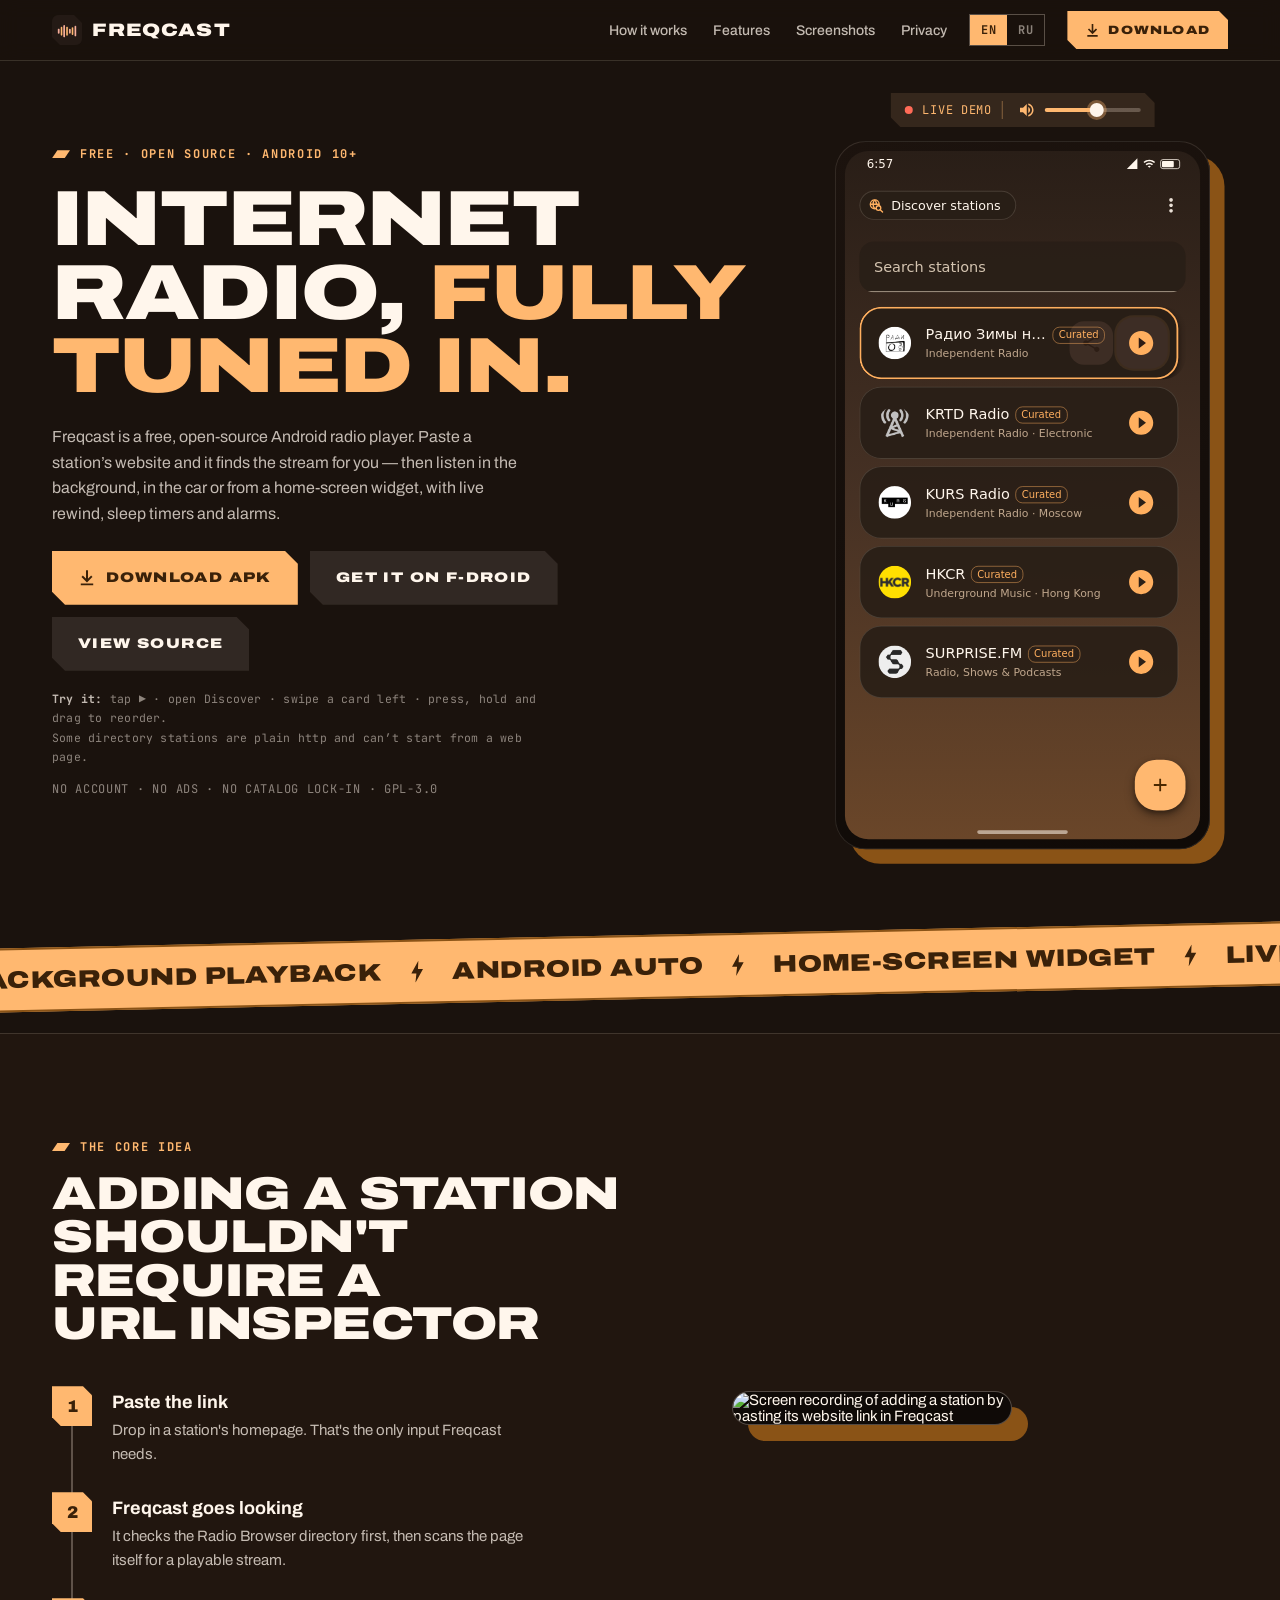
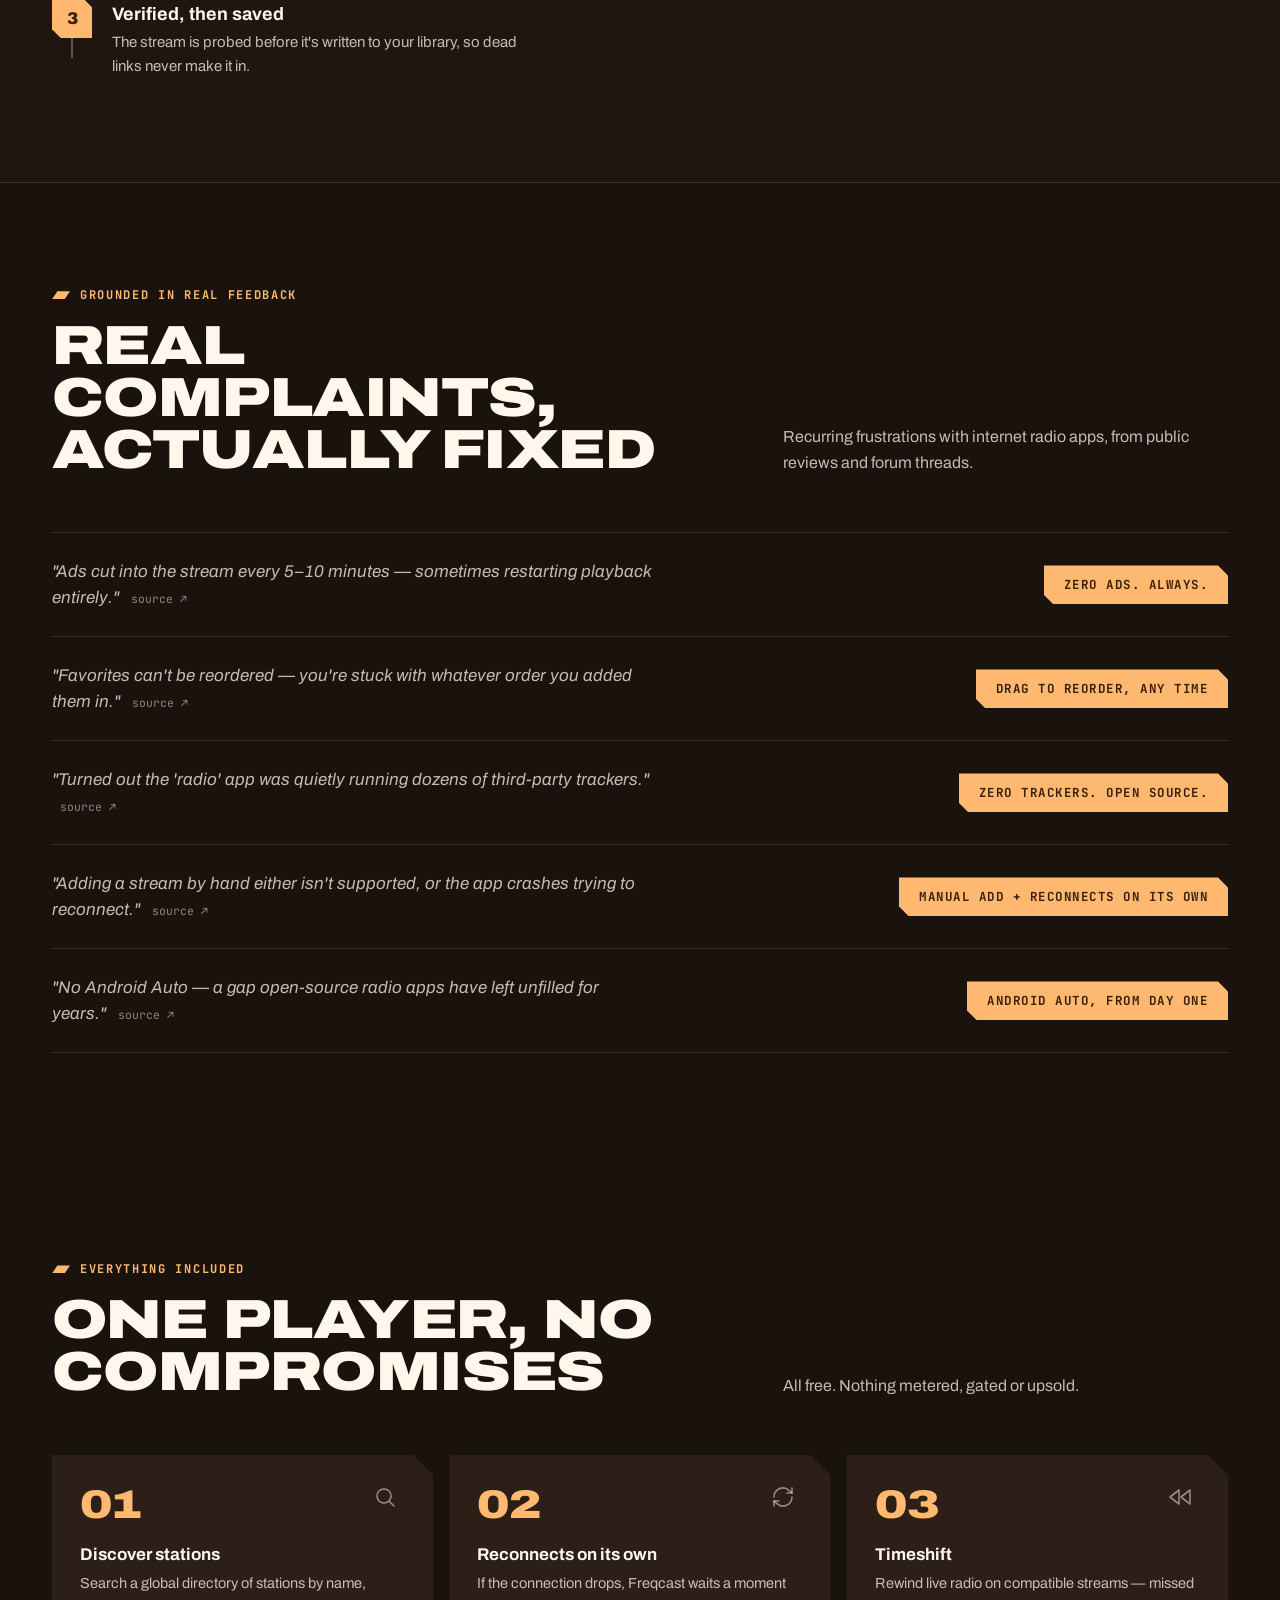
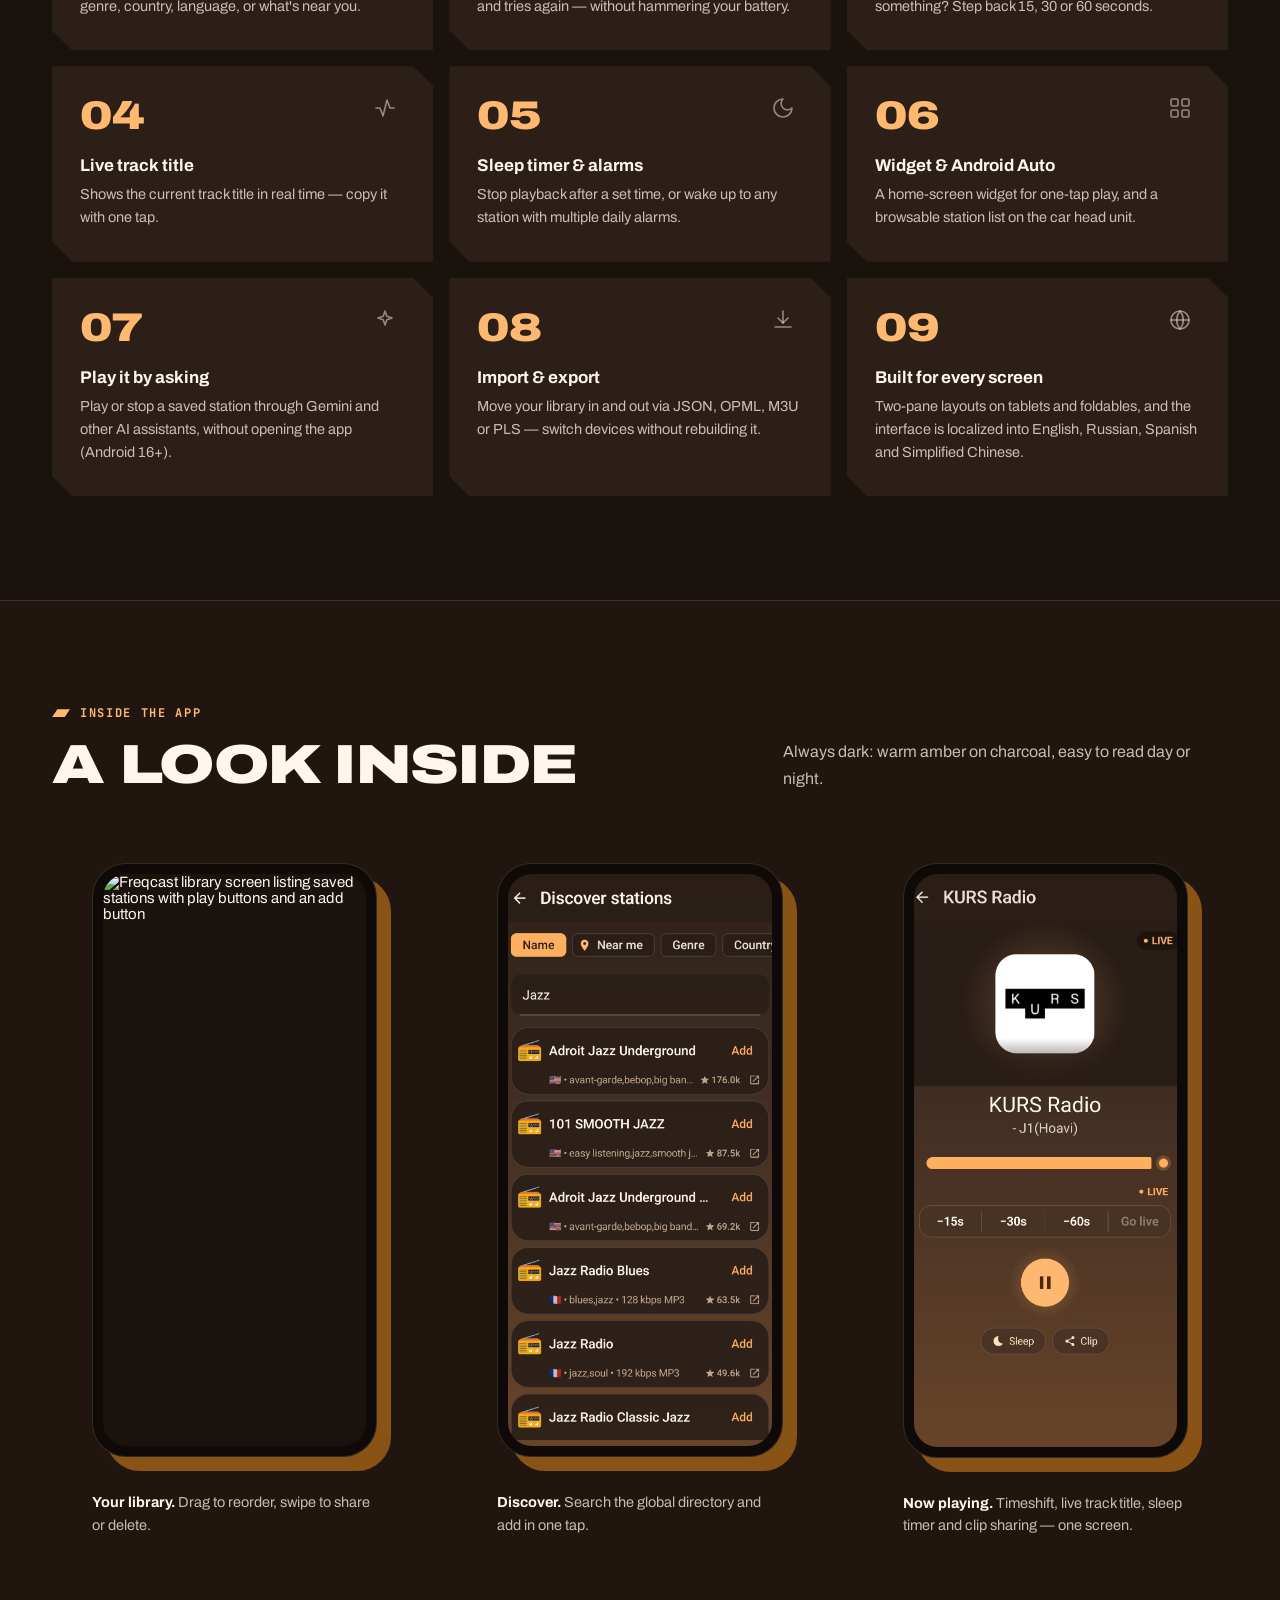
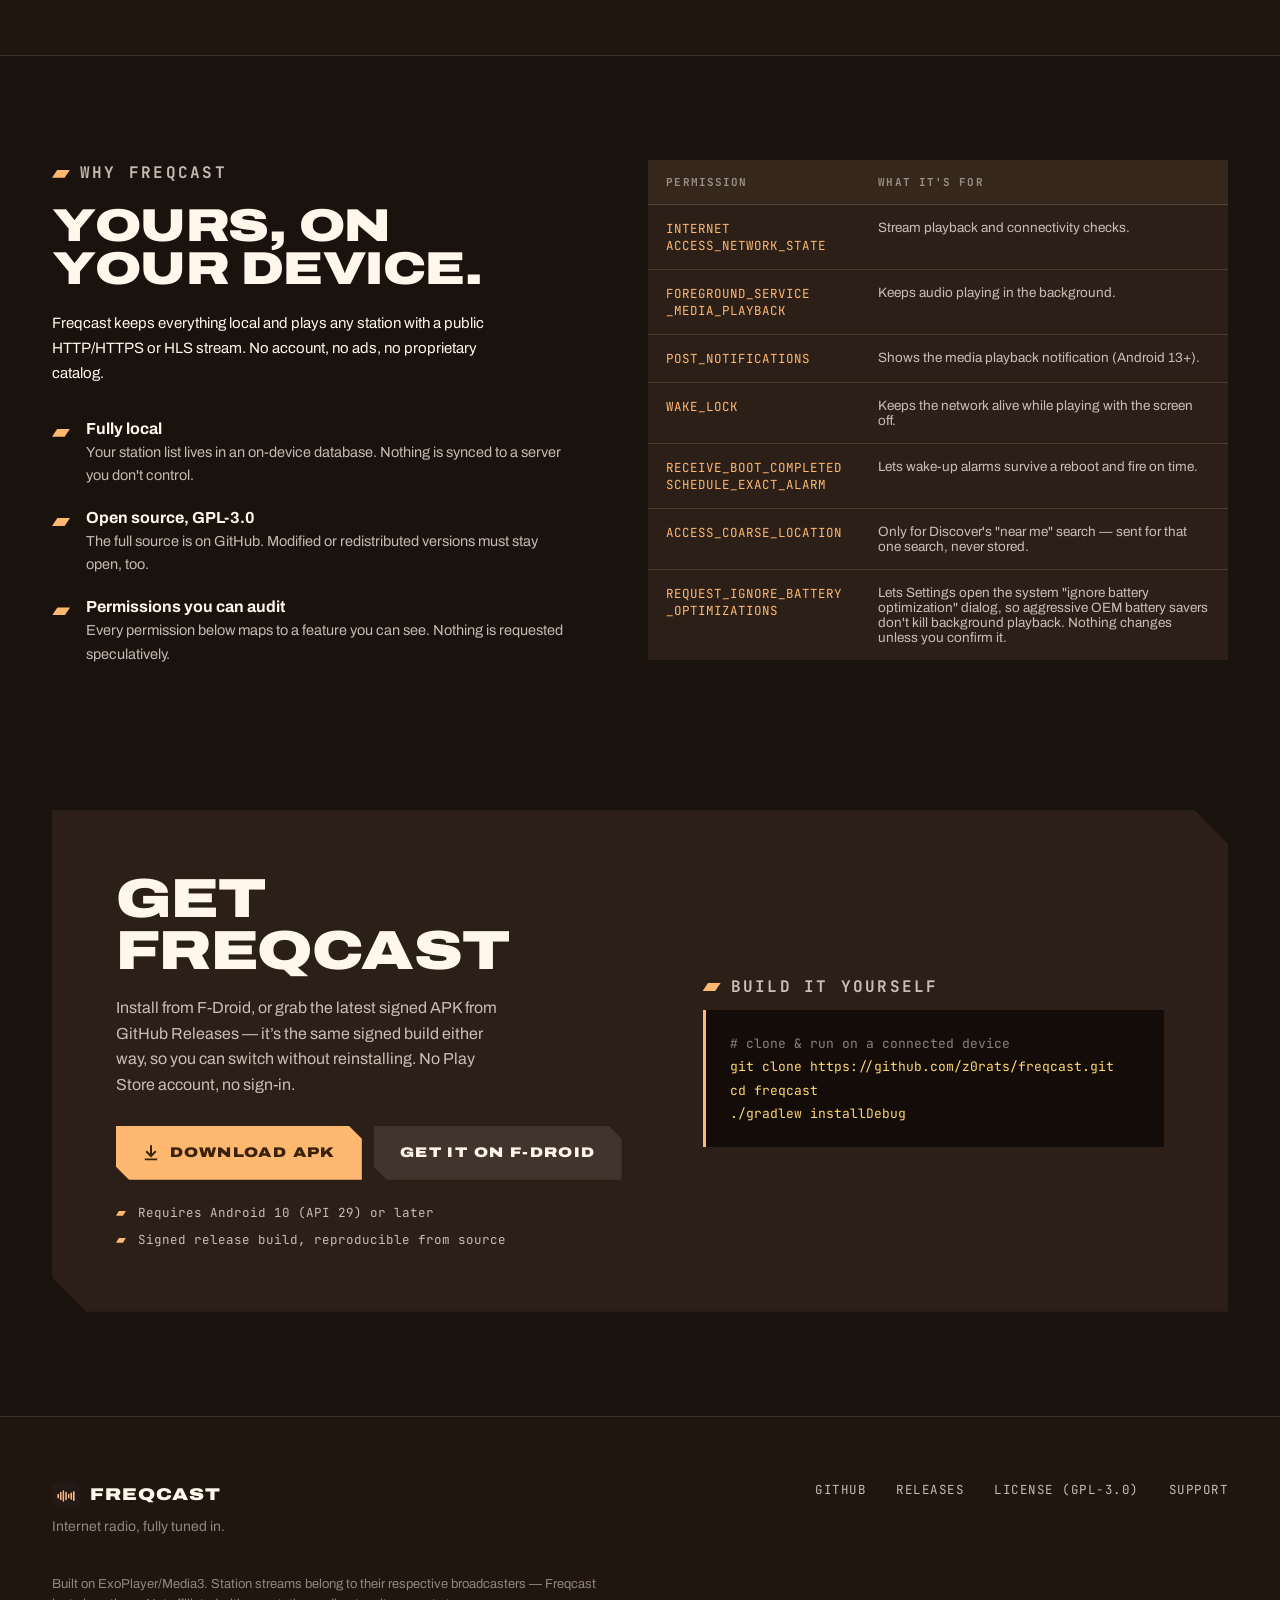
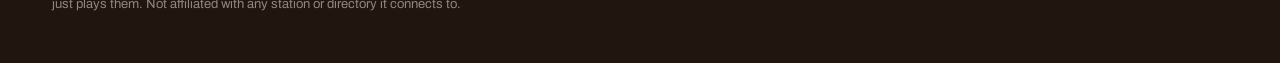
==== commit 7ce9b927: "Link F-Droid from README and landing Freqcast is live on F-Droid. README gets a version badge and th" ====
--- a/docs/index.html
+++ b/docs/index.html
@@ -46,6 +46,7 @@
       <p class="lede">Freqcast is a free, open-source Android radio player. Paste a station’s website and it finds the stream for you — then listen in the background, in the car or from a home-screen widget, with live rewind, sleep timers and alarms.</p>
       <div class="cta-row">
         <a class="btn btn-primary" href="https://github.com/z0rats/freqcast/releases/latest"><svg viewBox="0 0 24 24" fill="none" stroke="currentColor" stroke-width="2.6" stroke-linecap="square" aria-hidden="true"><path d="M12 3v12M6.5 10.5 12 16l5.5-5.5M5 20.5h14"/></svg>Download APK</a>
+        <a class="btn btn-ghost" href="https://f-droid.org/packages/com.freqcast/">Get it on F-Droid</a>
         <a class="btn btn-ghost" href="https://github.com/z0rats/freqcast">View source</a>
       </div>
       <p class="try-line"><b>Try it:</b> tap ▶ · open Discover · swipe a card left · press, hold and drag to reorder.<br>Some directory stations are plain http and can’t start from a web page.</p>
@@ -181,7 +182,7 @@
           <svg width="19" height="19" viewBox="0 0 24 24" fill="none" stroke="currentColor" stroke-width="1.6" stroke-linecap="round" stroke-linejoin="round"><path d="M12 3a6 6 0 0 0 9 9 9 9 0 1 1-9-9z"></path></svg>
         </div>
         <h3>Sleep timer &amp; alarms</h3>
-        <p>Fade out and stop after a set time, or wake up to any station with multiple daily alarms.</p>
+        <p>Stop playback after a set time, or wake up to any station with multiple daily alarms.</p>
       </div>
 
       <div class="feature-card">
@@ -304,6 +305,7 @@
           <tr><td>WAKE_LOCK</td><td>Keeps the network alive while playing with the screen off.</td></tr>
           <tr><td>RECEIVE_BOOT_COMPLETED<br>SCHEDULE_EXACT_ALARM</td><td>Lets wake-up alarms survive a reboot and fire on time.</td></tr>
           <tr><td>ACCESS_COARSE_LOCATION</td><td>Only for Discover's "near me" search — sent for that one search, never stored.</td></tr>
+          <tr><td>REQUEST_IGNORE_BATTERY<br>_OPTIMIZATIONS</td><td>Lets Settings open the system "ignore battery optimization" dialog, so aggressive OEM battery savers don't kill background playback. Nothing changes unless you confirm it.</td></tr>
         </tbody>
       </table>
     </div>
@@ -317,9 +319,10 @@
     <div class="download-card">
       <div>
         <h2>Get Freqcast</h2>
-        <p>Grab the latest signed APK from GitHub Releases — no Play Store account, no sign-in.</p>
+        <p>Install from F-Droid, or grab the latest signed APK from GitHub Releases — it’s the same signed build either way, so you can switch without reinstalling. No Play Store account, no sign-in.</p>
         <div class="cta-row">
           <a class="btn btn-primary" href="https://github.com/z0rats/freqcast/releases/latest"><svg viewBox="0 0 24 24" fill="none" stroke="currentColor" stroke-width="2.6" stroke-linecap="square" aria-hidden="true"><path d="M12 3v12M6.5 10.5 12 16l5.5-5.5M5 20.5h14"/></svg>Download APK</a>
+          <a class="btn btn-ghost" href="https://f-droid.org/packages/com.freqcast/">Get it on F-Droid</a>
         </div>
         <ul class="req-list" style="margin-top:24px;">
           <li>Requires Android 10 (API 29) or later</li>
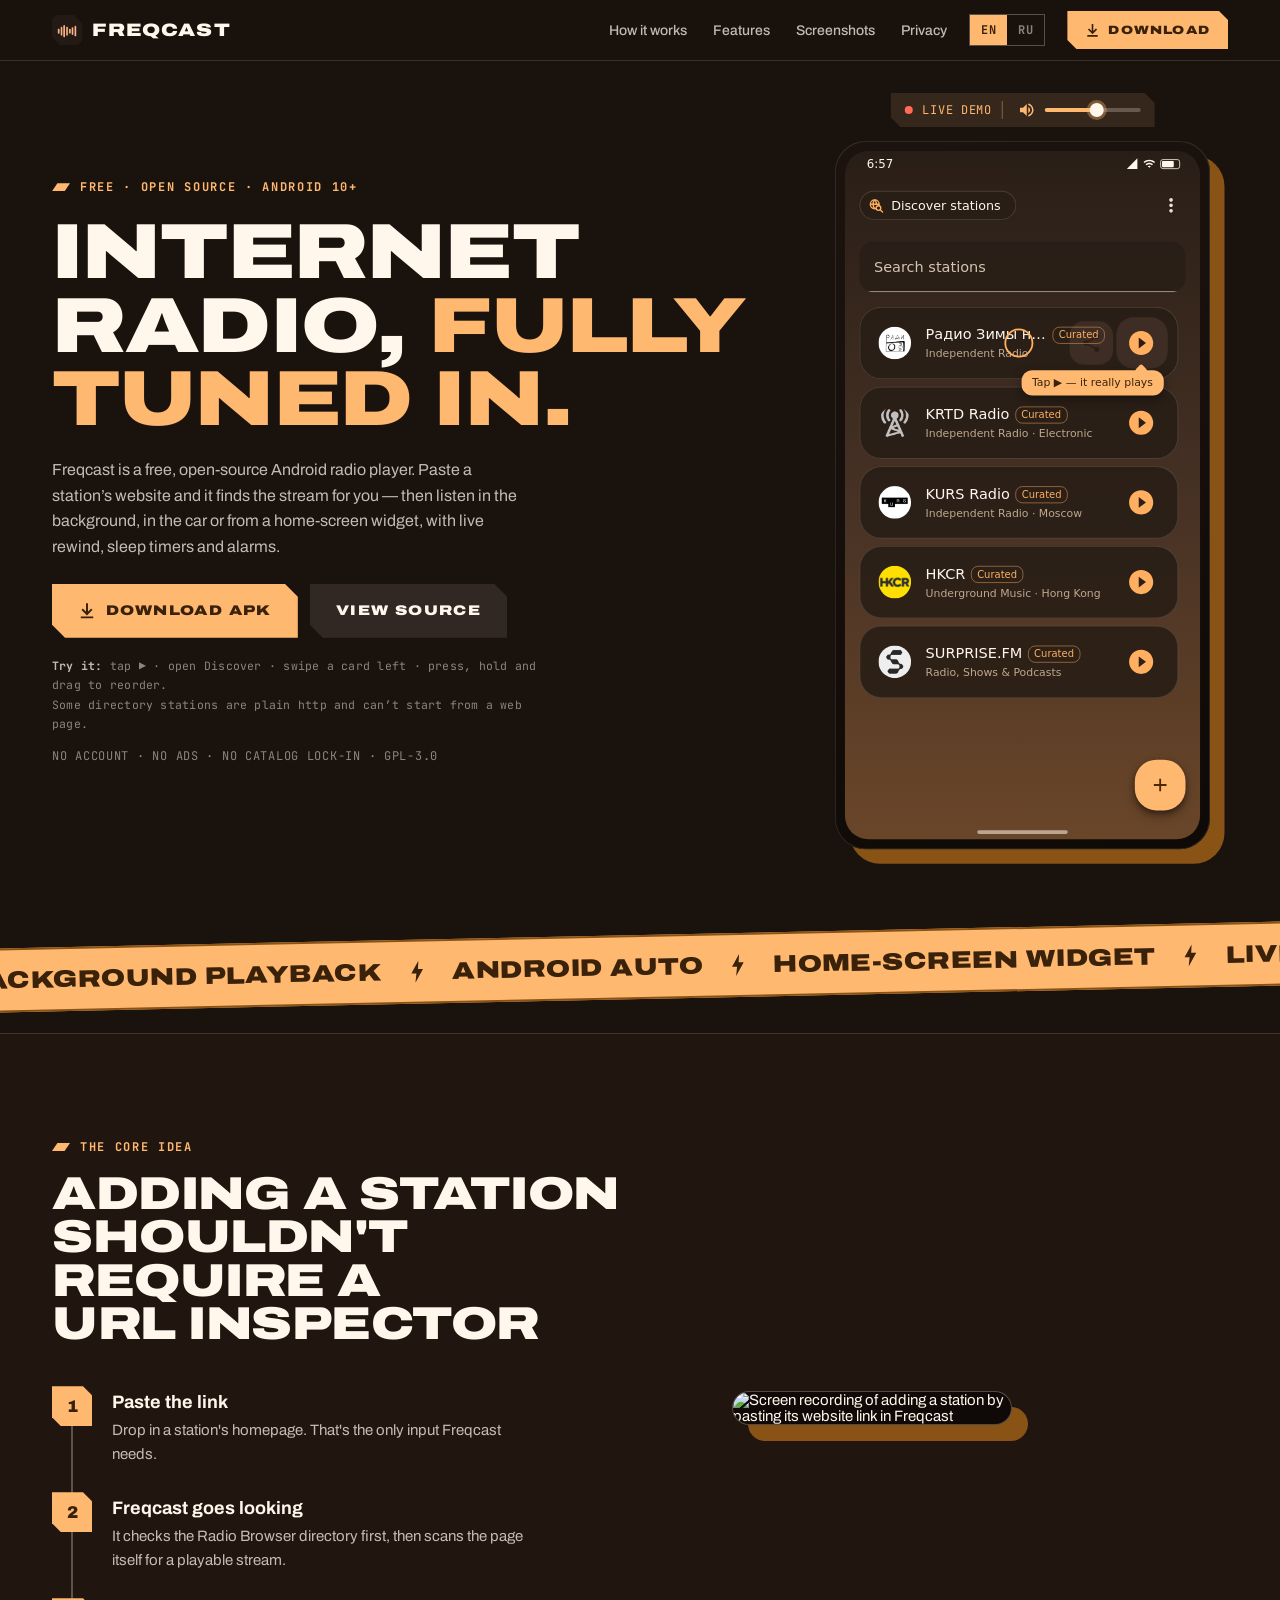
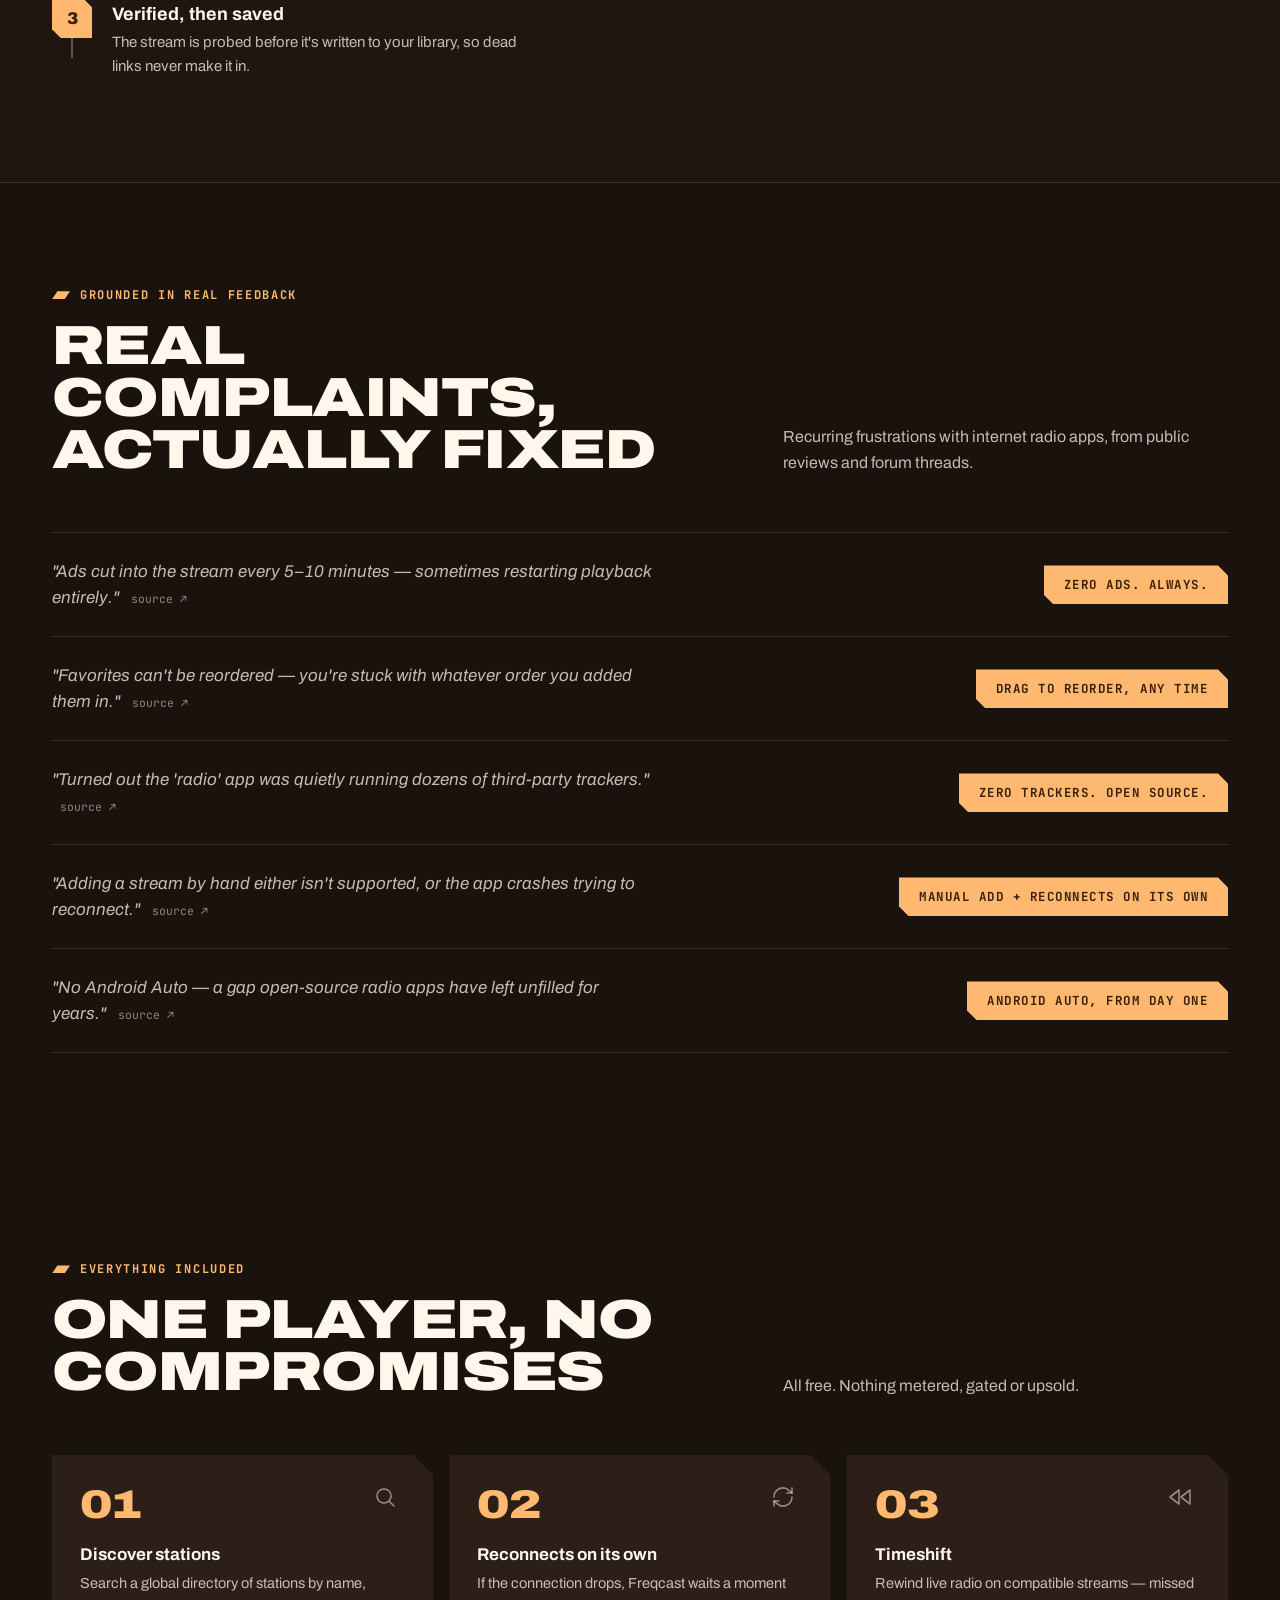
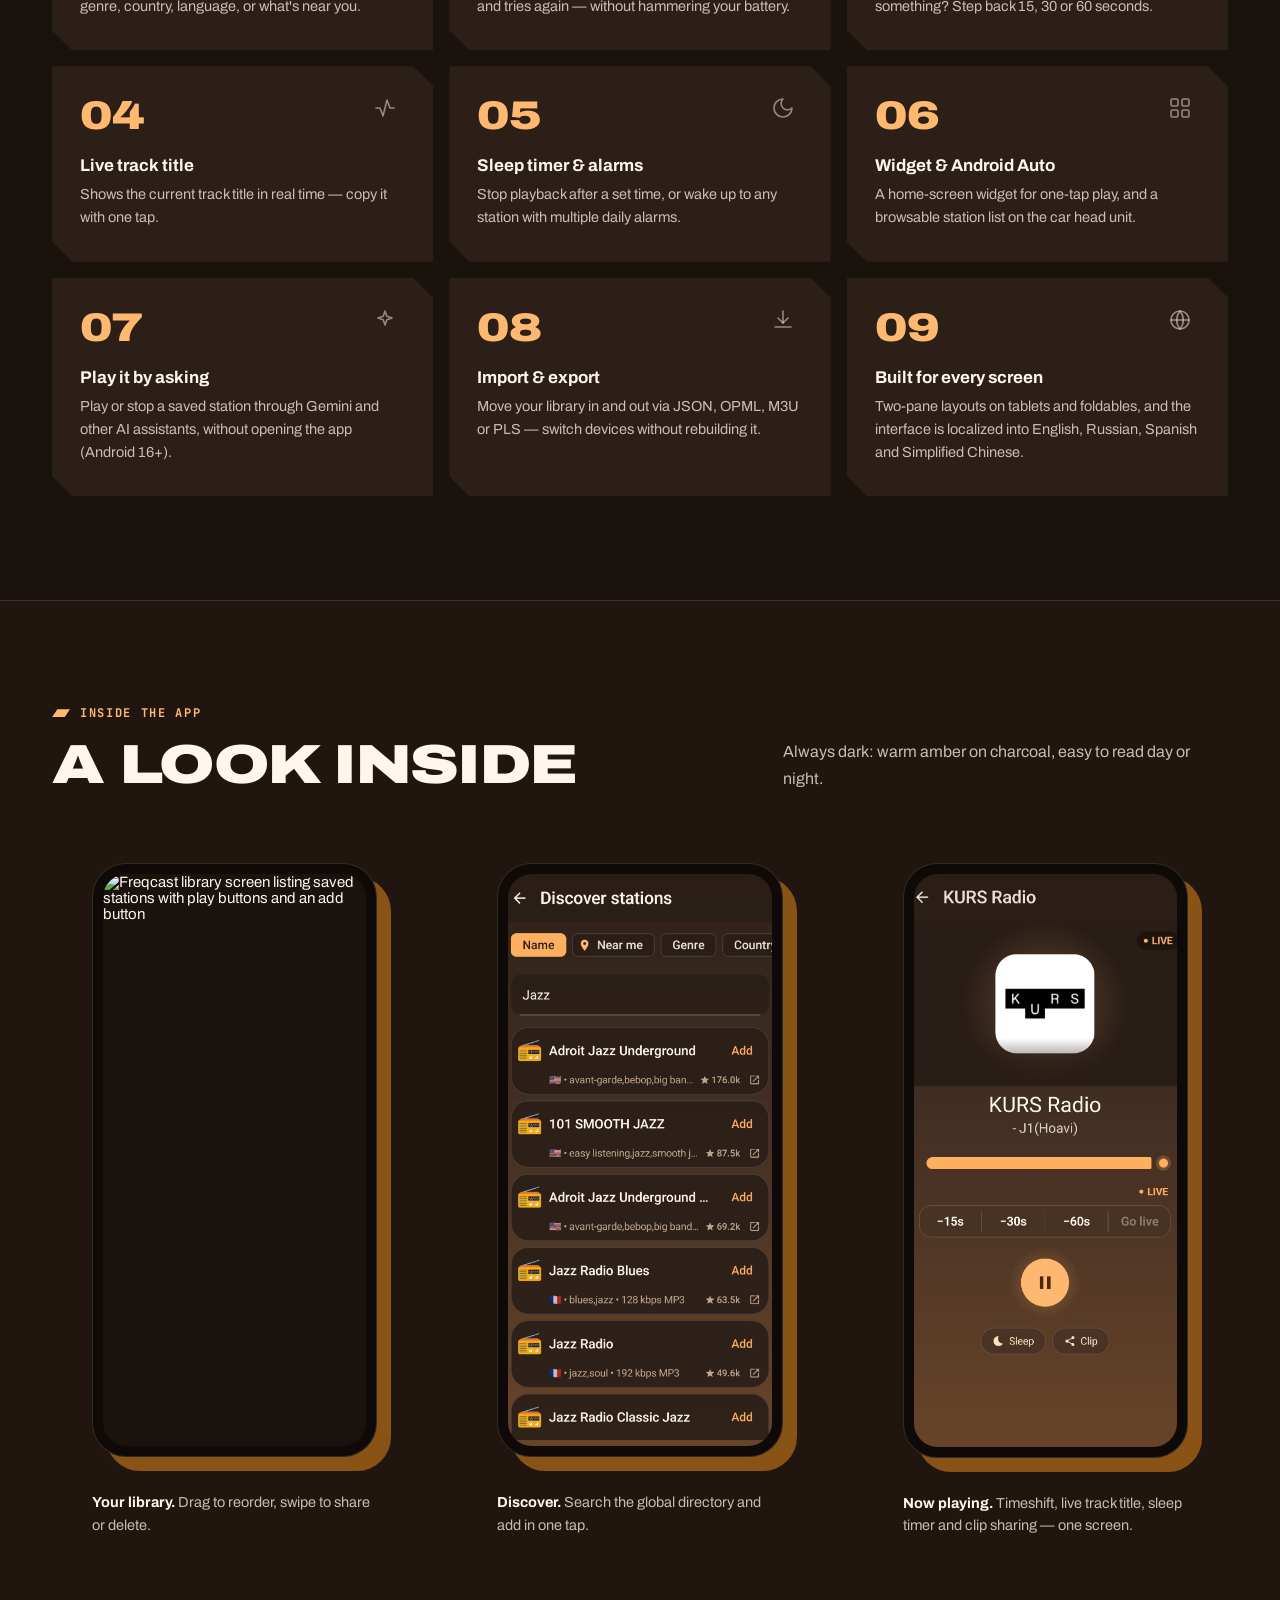
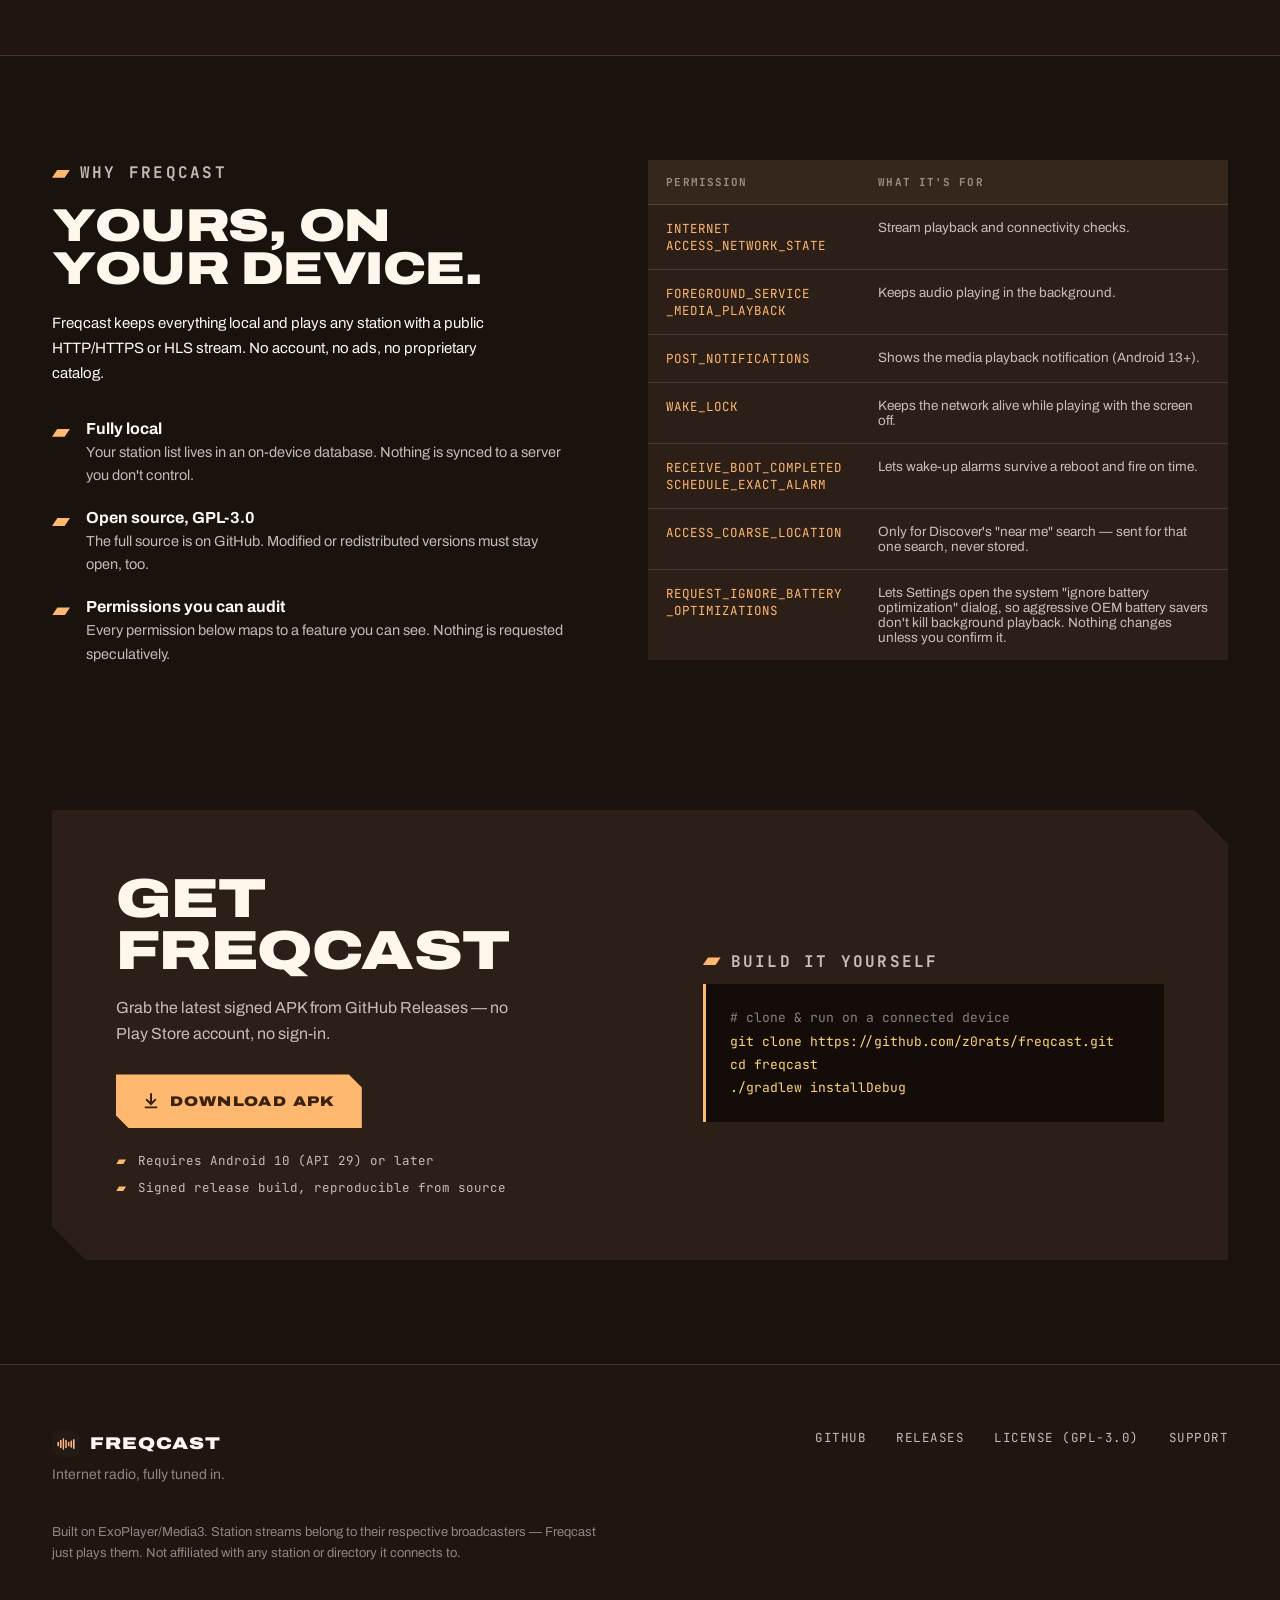
==== commit aae2cc44: "Sync README, store description and landing with current features - Landing (en/ru): the sleep timer " ====
--- a/docs/index.html
+++ b/docs/index.html
@@ -46,7 +46,6 @@
       <p class="lede">Freqcast is a free, open-source Android radio player. Paste a station’s website and it finds the stream for you — then listen in the background, in the car or from a home-screen widget, with live rewind, sleep timers and alarms.</p>
       <div class="cta-row">
         <a class="btn btn-primary" href="https://github.com/z0rats/freqcast/releases/latest"><svg viewBox="0 0 24 24" fill="none" stroke="currentColor" stroke-width="2.6" stroke-linecap="square" aria-hidden="true"><path d="M12 3v12M6.5 10.5 12 16l5.5-5.5M5 20.5h14"/></svg>Download APK</a>
-        <a class="btn btn-ghost" href="https://f-droid.org/packages/com.freqcast/">Get it on F-Droid</a>
         <a class="btn btn-ghost" href="https://github.com/z0rats/freqcast">View source</a>
       </div>
       <p class="try-line"><b>Try it:</b> tap ▶ · open Discover · swipe a card left · press, hold and drag to reorder.<br>Some directory stations are plain http and can’t start from a web page.</p>
@@ -319,10 +318,9 @@
     <div class="download-card">
       <div>
         <h2>Get Freqcast</h2>
-        <p>Install from F-Droid, or grab the latest signed APK from GitHub Releases — it’s the same signed build either way, so you can switch without reinstalling. No Play Store account, no sign-in.</p>
+        <p>Grab the latest signed APK from GitHub Releases — no Play Store account, no sign-in.</p>
         <div class="cta-row">
           <a class="btn btn-primary" href="https://github.com/z0rats/freqcast/releases/latest"><svg viewBox="0 0 24 24" fill="none" stroke="currentColor" stroke-width="2.6" stroke-linecap="square" aria-hidden="true"><path d="M12 3v12M6.5 10.5 12 16l5.5-5.5M5 20.5h14"/></svg>Download APK</a>
-          <a class="btn btn-ghost" href="https://f-droid.org/packages/com.freqcast/">Get it on F-Droid</a>
         </div>
         <ul class="req-list" style="margin-top:24px;">
           <li>Requires Android 10 (API 29) or later</li>
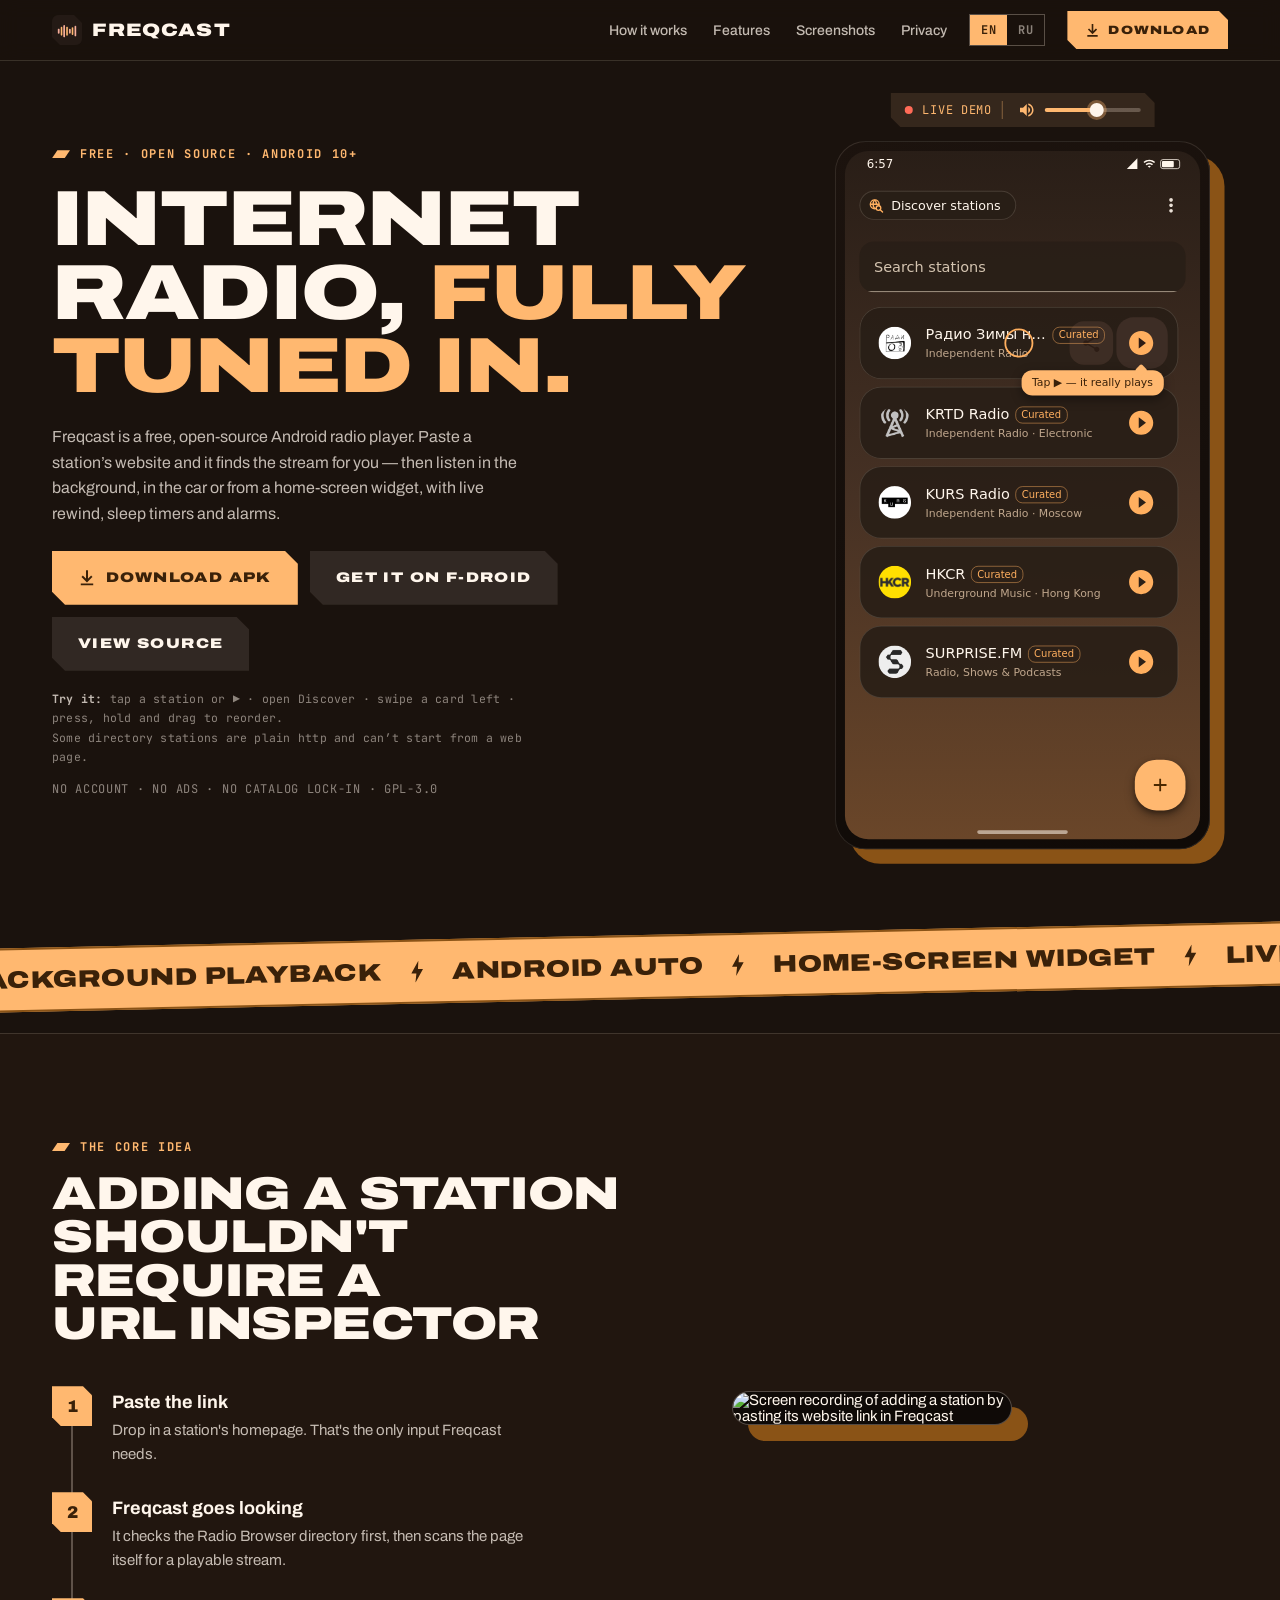
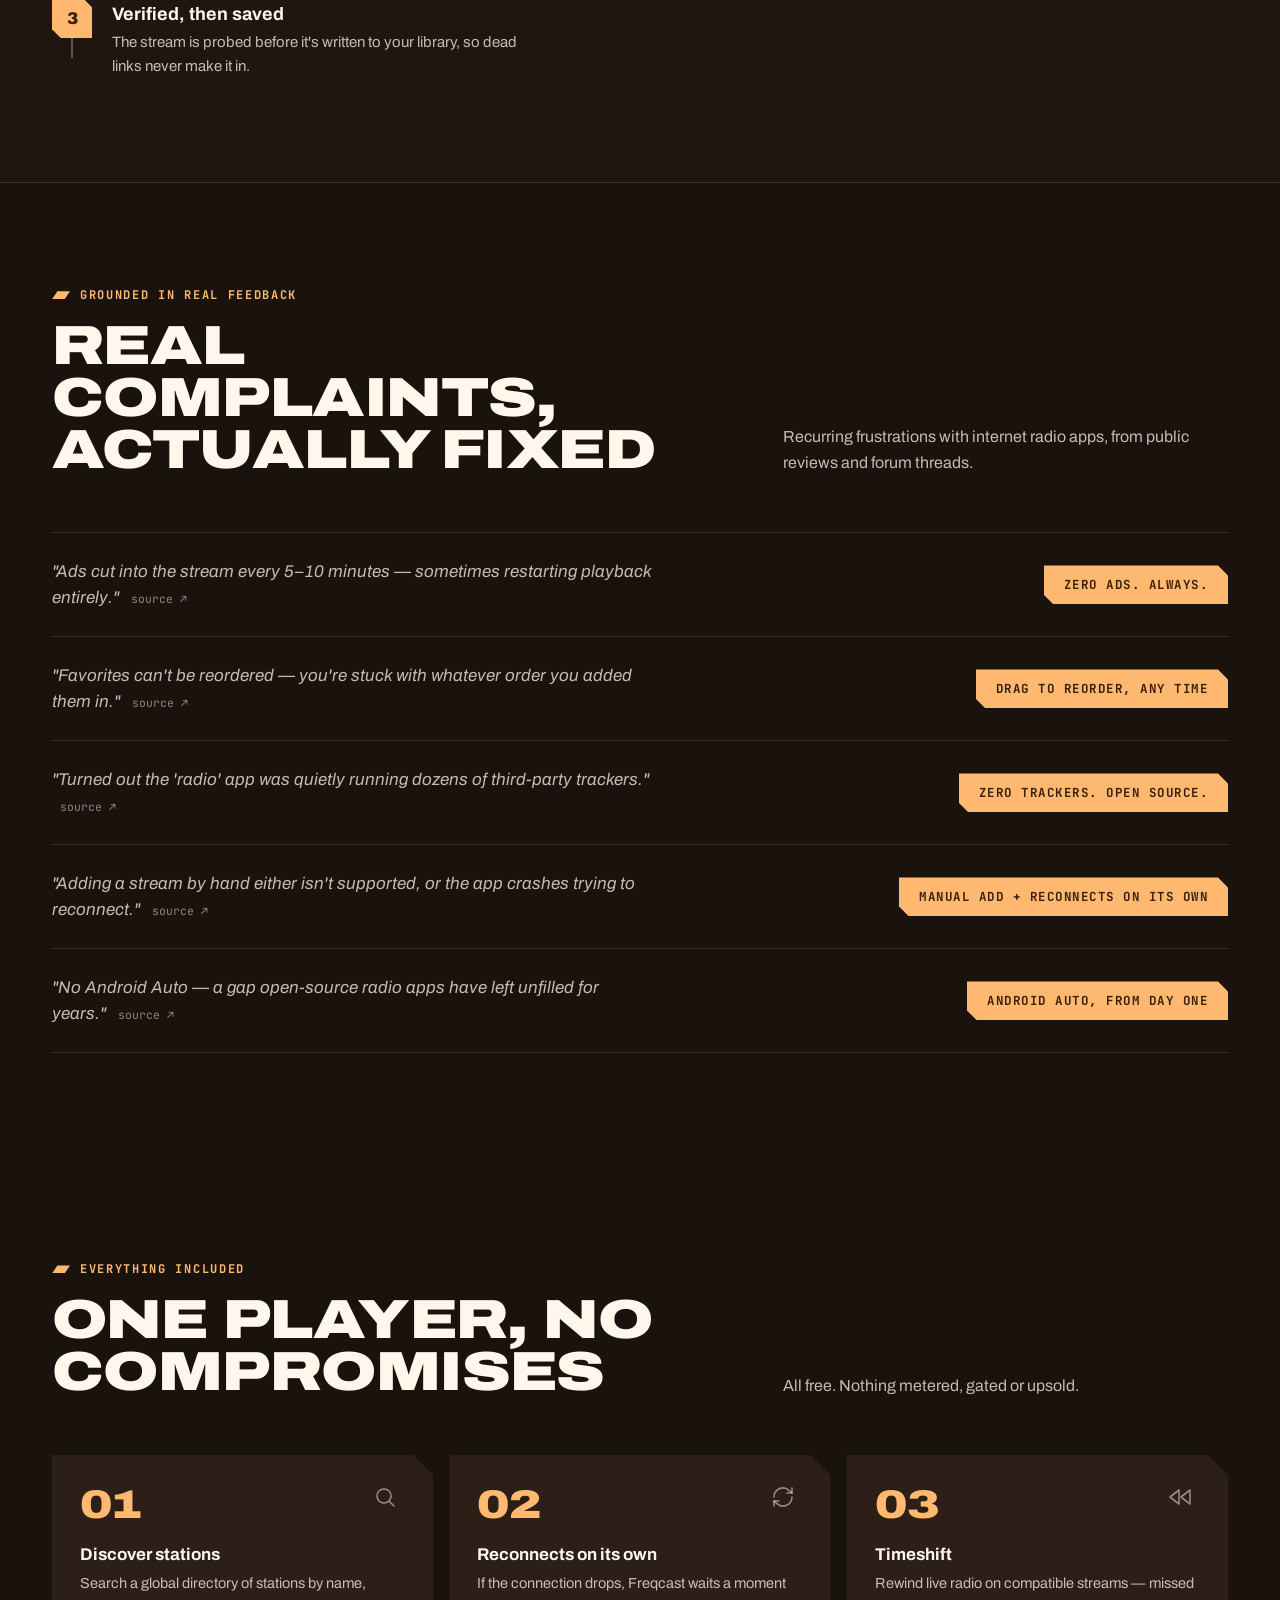
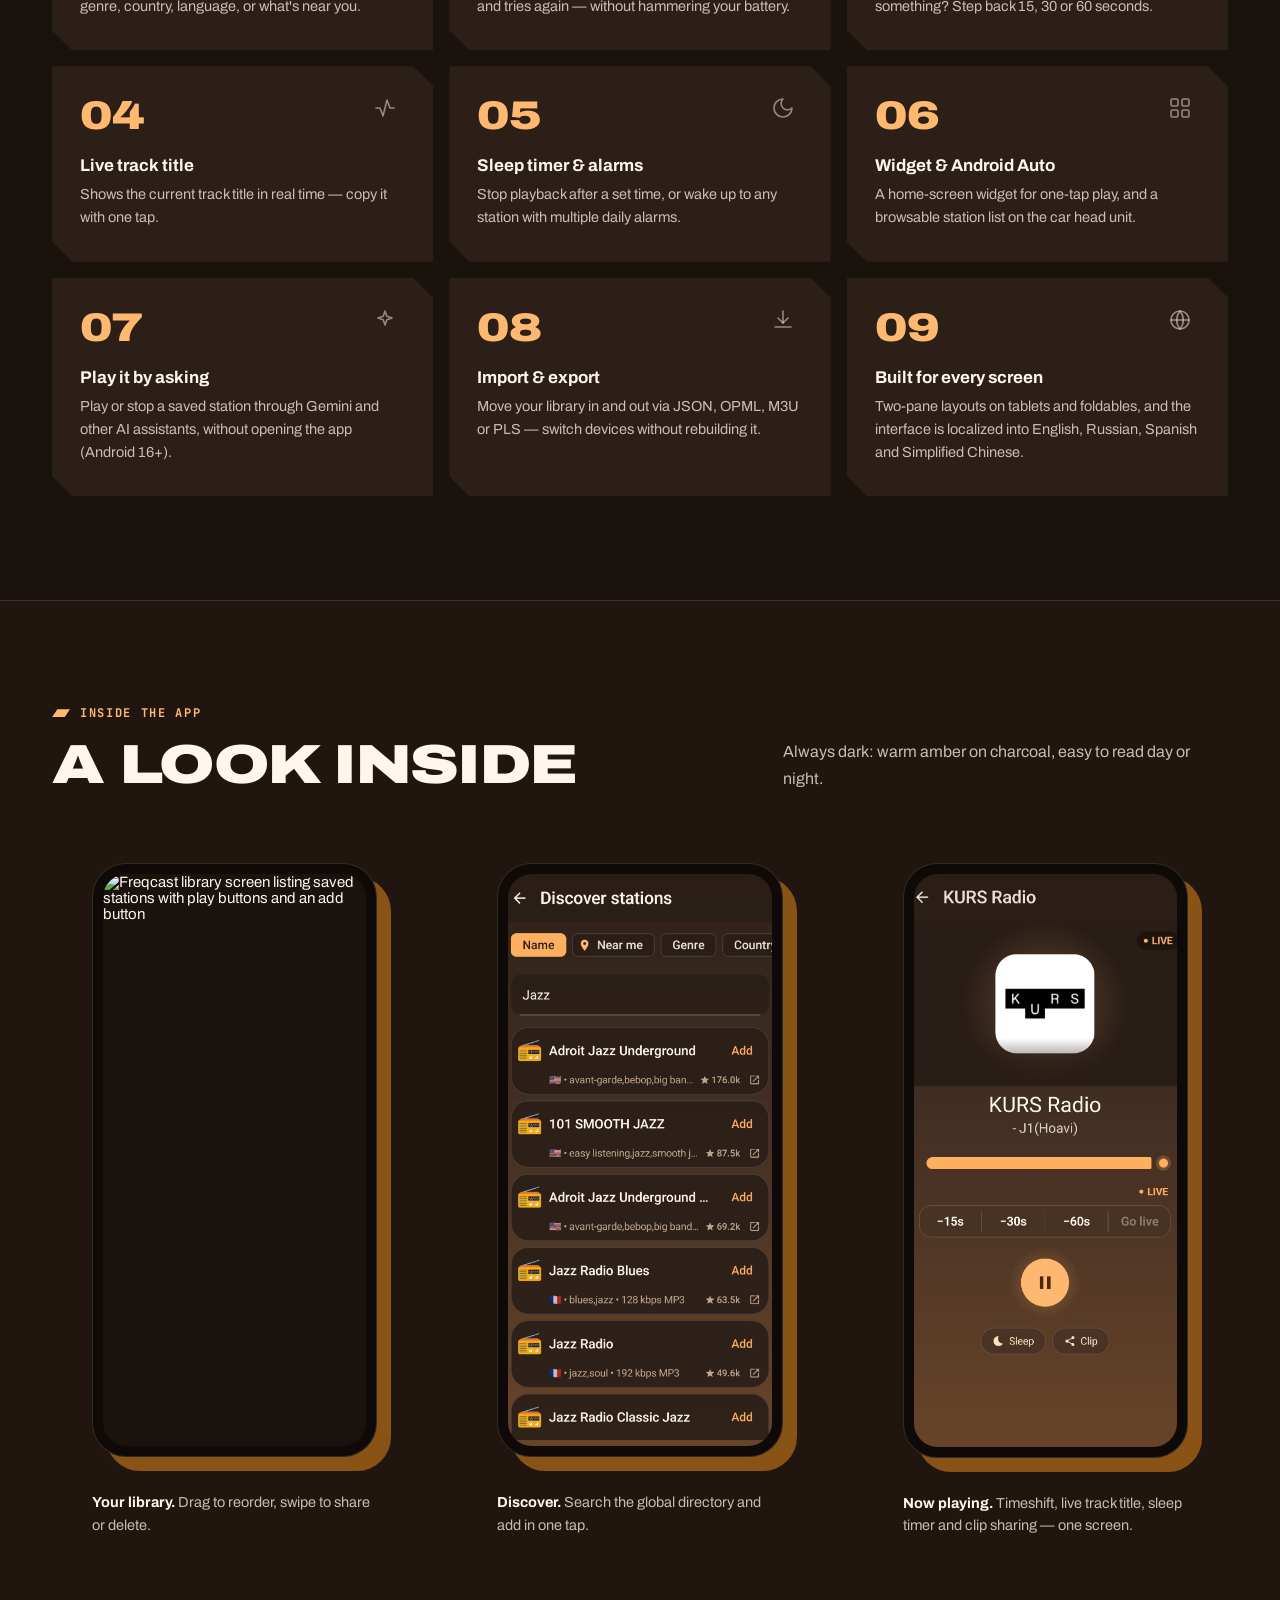
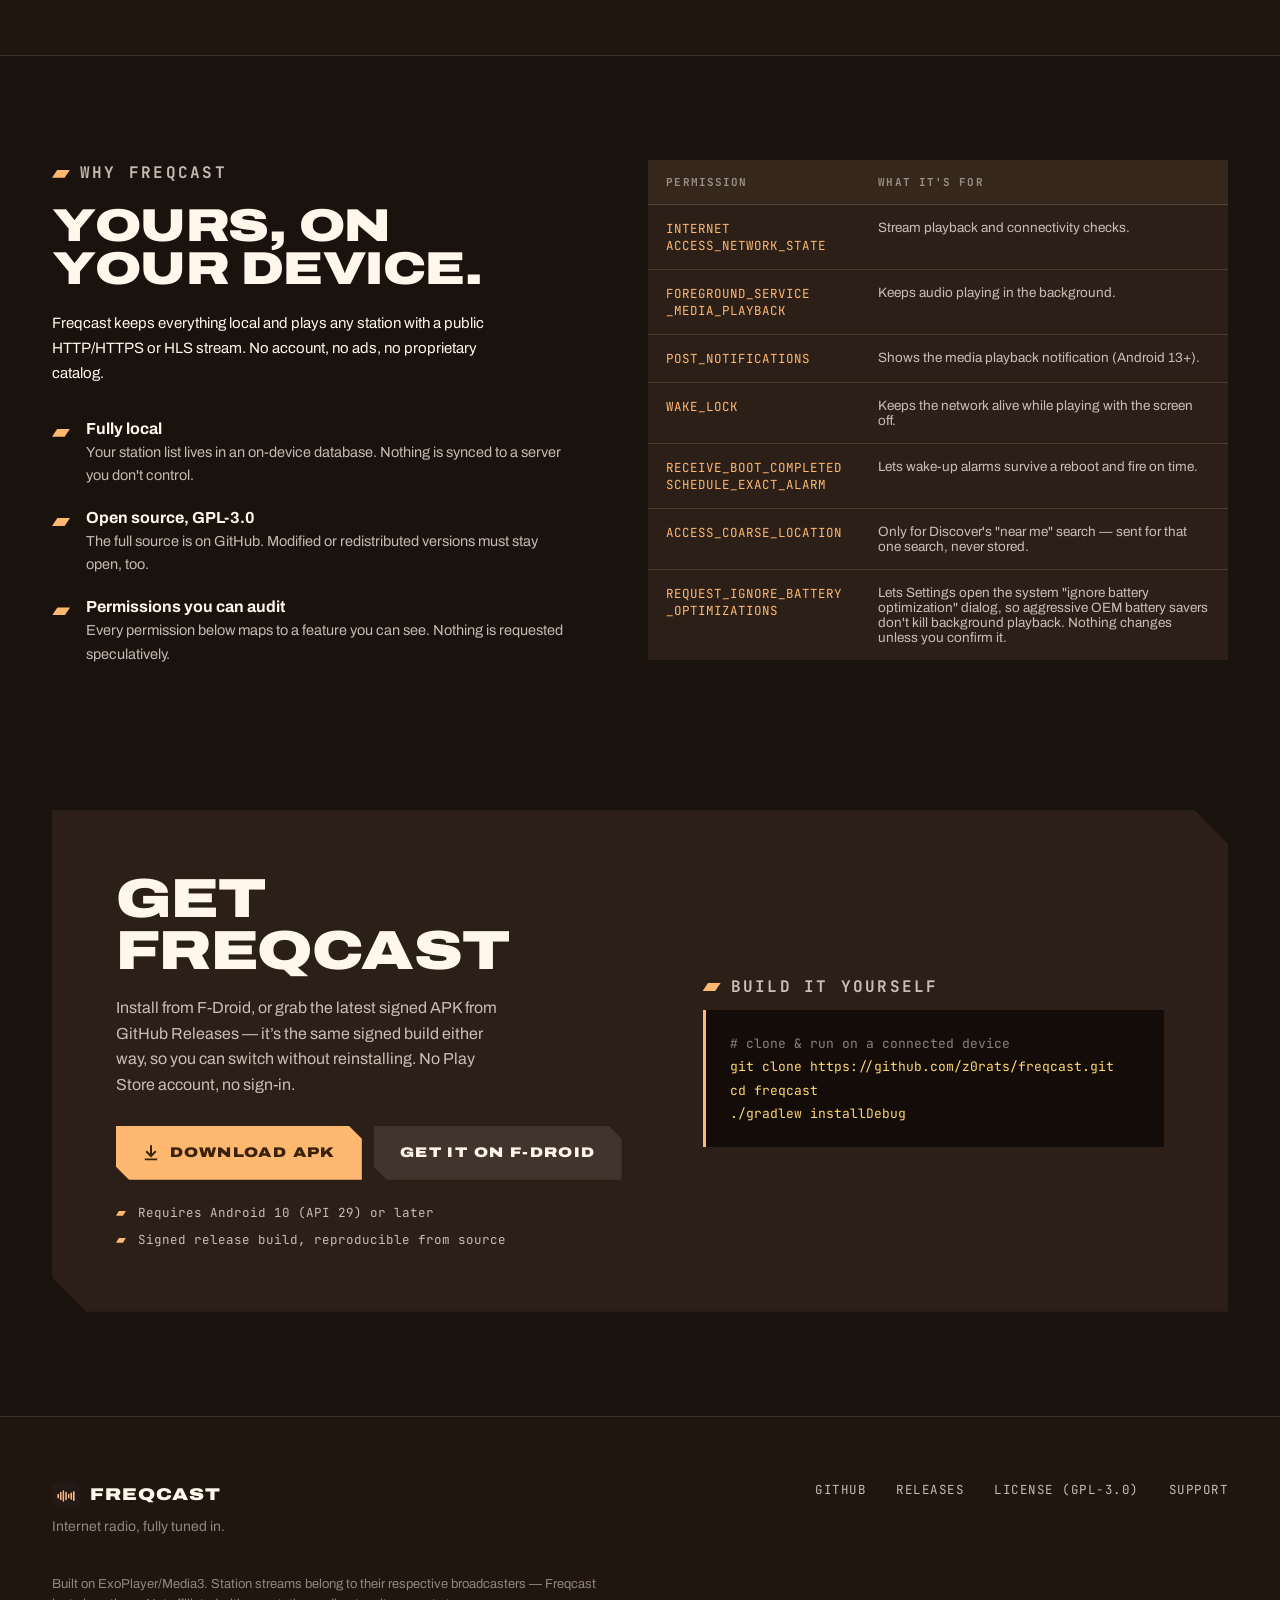
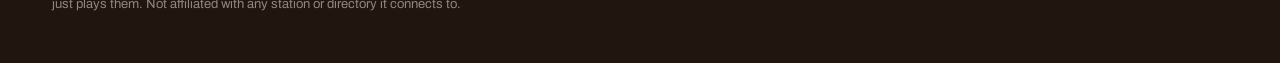
==== commit 08a02b8c: "Toggle playback when a station row is tapped. The play icon is a small target, and a row that only s" ====
--- a/docs/index.html
+++ b/docs/index.html
@@ -46,9 +46,10 @@
       <p class="lede">Freqcast is a free, open-source Android radio player. Paste a station’s website and it finds the stream for you — then listen in the background, in the car or from a home-screen widget, with live rewind, sleep timers and alarms.</p>
       <div class="cta-row">
         <a class="btn btn-primary" href="https://github.com/z0rats/freqcast/releases/latest"><svg viewBox="0 0 24 24" fill="none" stroke="currentColor" stroke-width="2.6" stroke-linecap="square" aria-hidden="true"><path d="M12 3v12M6.5 10.5 12 16l5.5-5.5M5 20.5h14"/></svg>Download APK</a>
+        <a class="btn btn-ghost" href="https://f-droid.org/packages/com.freqcast/">Get it on F-Droid</a>
         <a class="btn btn-ghost" href="https://github.com/z0rats/freqcast">View source</a>
       </div>
-      <p class="try-line"><b>Try it:</b> tap ▶ · open Discover · swipe a card left · press, hold and drag to reorder.<br>Some directory stations are plain http and can’t start from a web page.</p>
+      <p class="try-line"><b>Try it:</b> tap a station or ▶ · open Discover · swipe a card left · press, hold and drag to reorder.<br>Some directory stations are plain http and can’t start from a web page.</p>
       <p class="hero-meta">NO ACCOUNT · NO ADS · NO CATALOG LOCK-IN · GPL-3.0</p>
     </div>
   </div>
@@ -318,9 +319,10 @@
     <div class="download-card">
       <div>
         <h2>Get Freqcast</h2>
-        <p>Grab the latest signed APK from GitHub Releases — no Play Store account, no sign-in.</p>
+        <p>Install from F-Droid, or grab the latest signed APK from GitHub Releases — it’s the same signed build either way, so you can switch without reinstalling. No Play Store account, no sign-in.</p>
         <div class="cta-row">
           <a class="btn btn-primary" href="https://github.com/z0rats/freqcast/releases/latest"><svg viewBox="0 0 24 24" fill="none" stroke="currentColor" stroke-width="2.6" stroke-linecap="square" aria-hidden="true"><path d="M12 3v12M6.5 10.5 12 16l5.5-5.5M5 20.5h14"/></svg>Download APK</a>
+          <a class="btn btn-ghost" href="https://f-droid.org/packages/com.freqcast/">Get it on F-Droid</a>
         </div>
         <ul class="req-list" style="margin-top:24px;">
           <li>Requires Android 10 (API 29) or later</li>
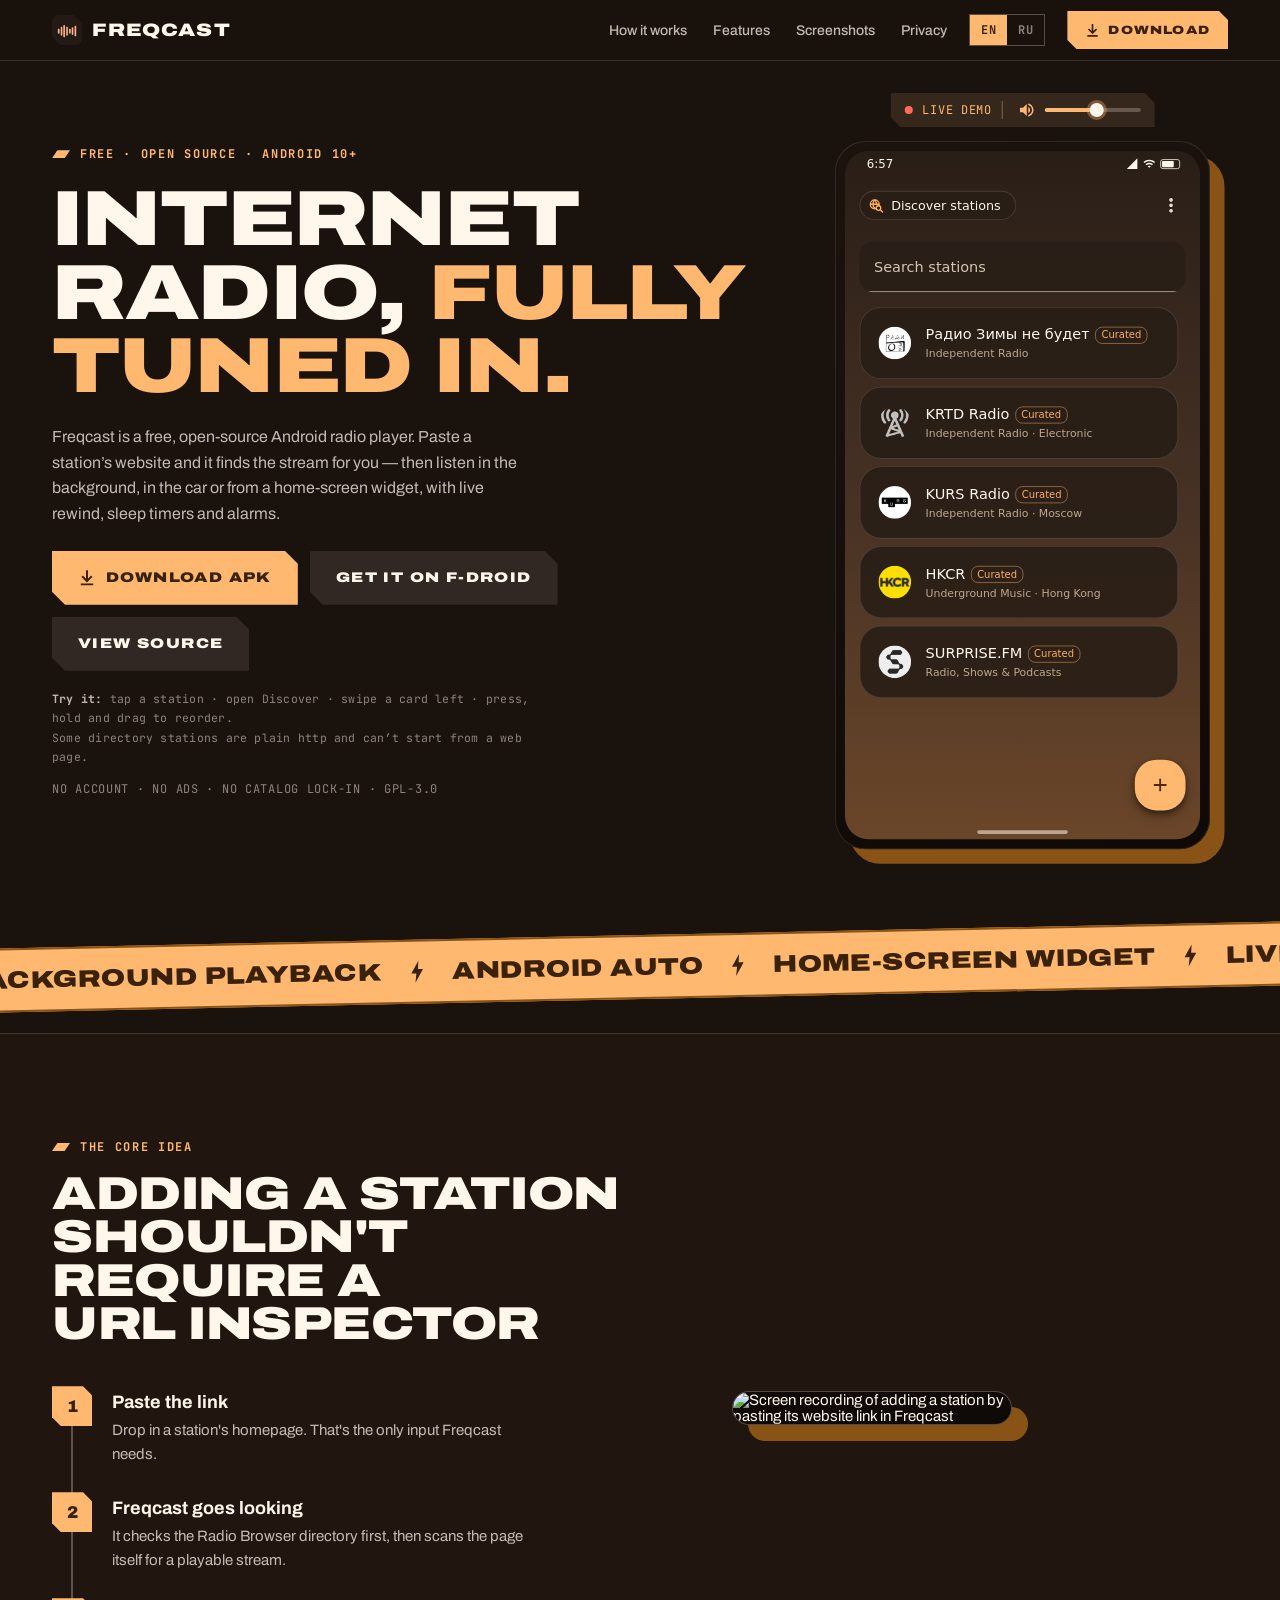
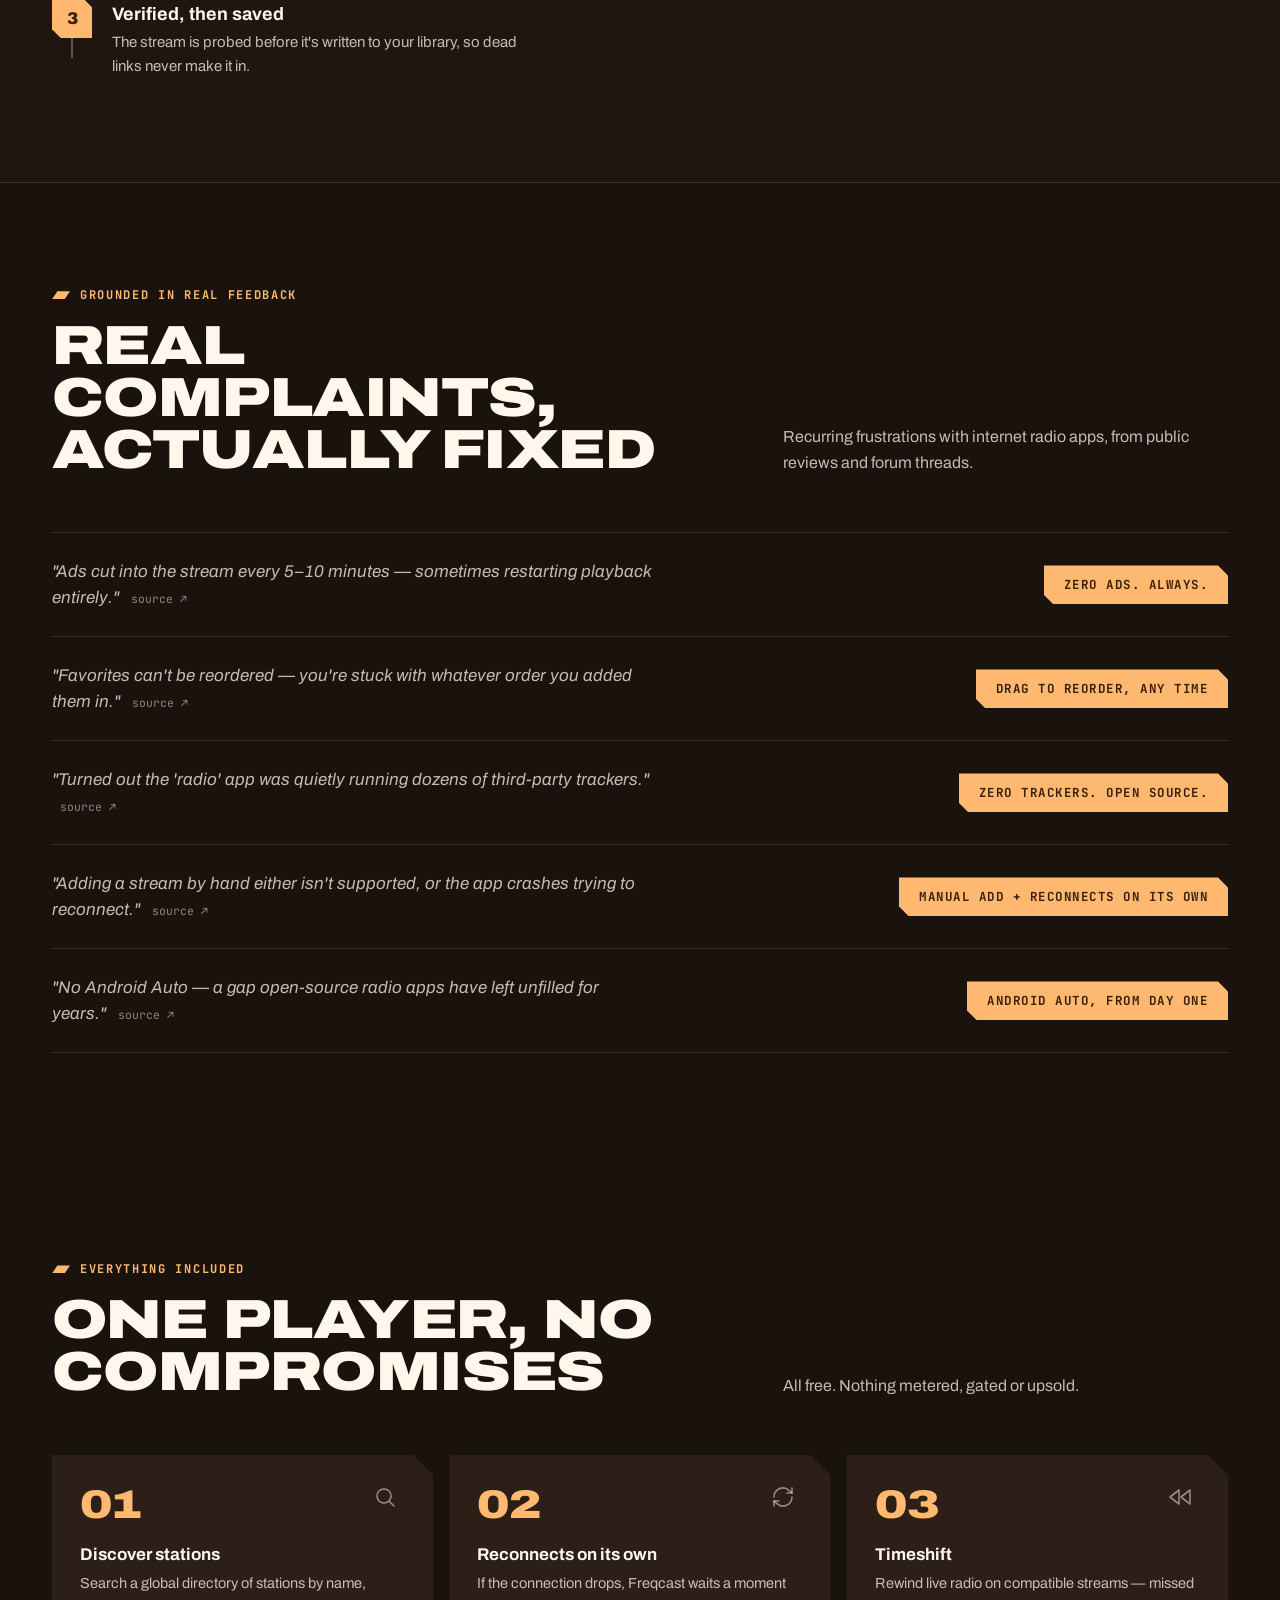
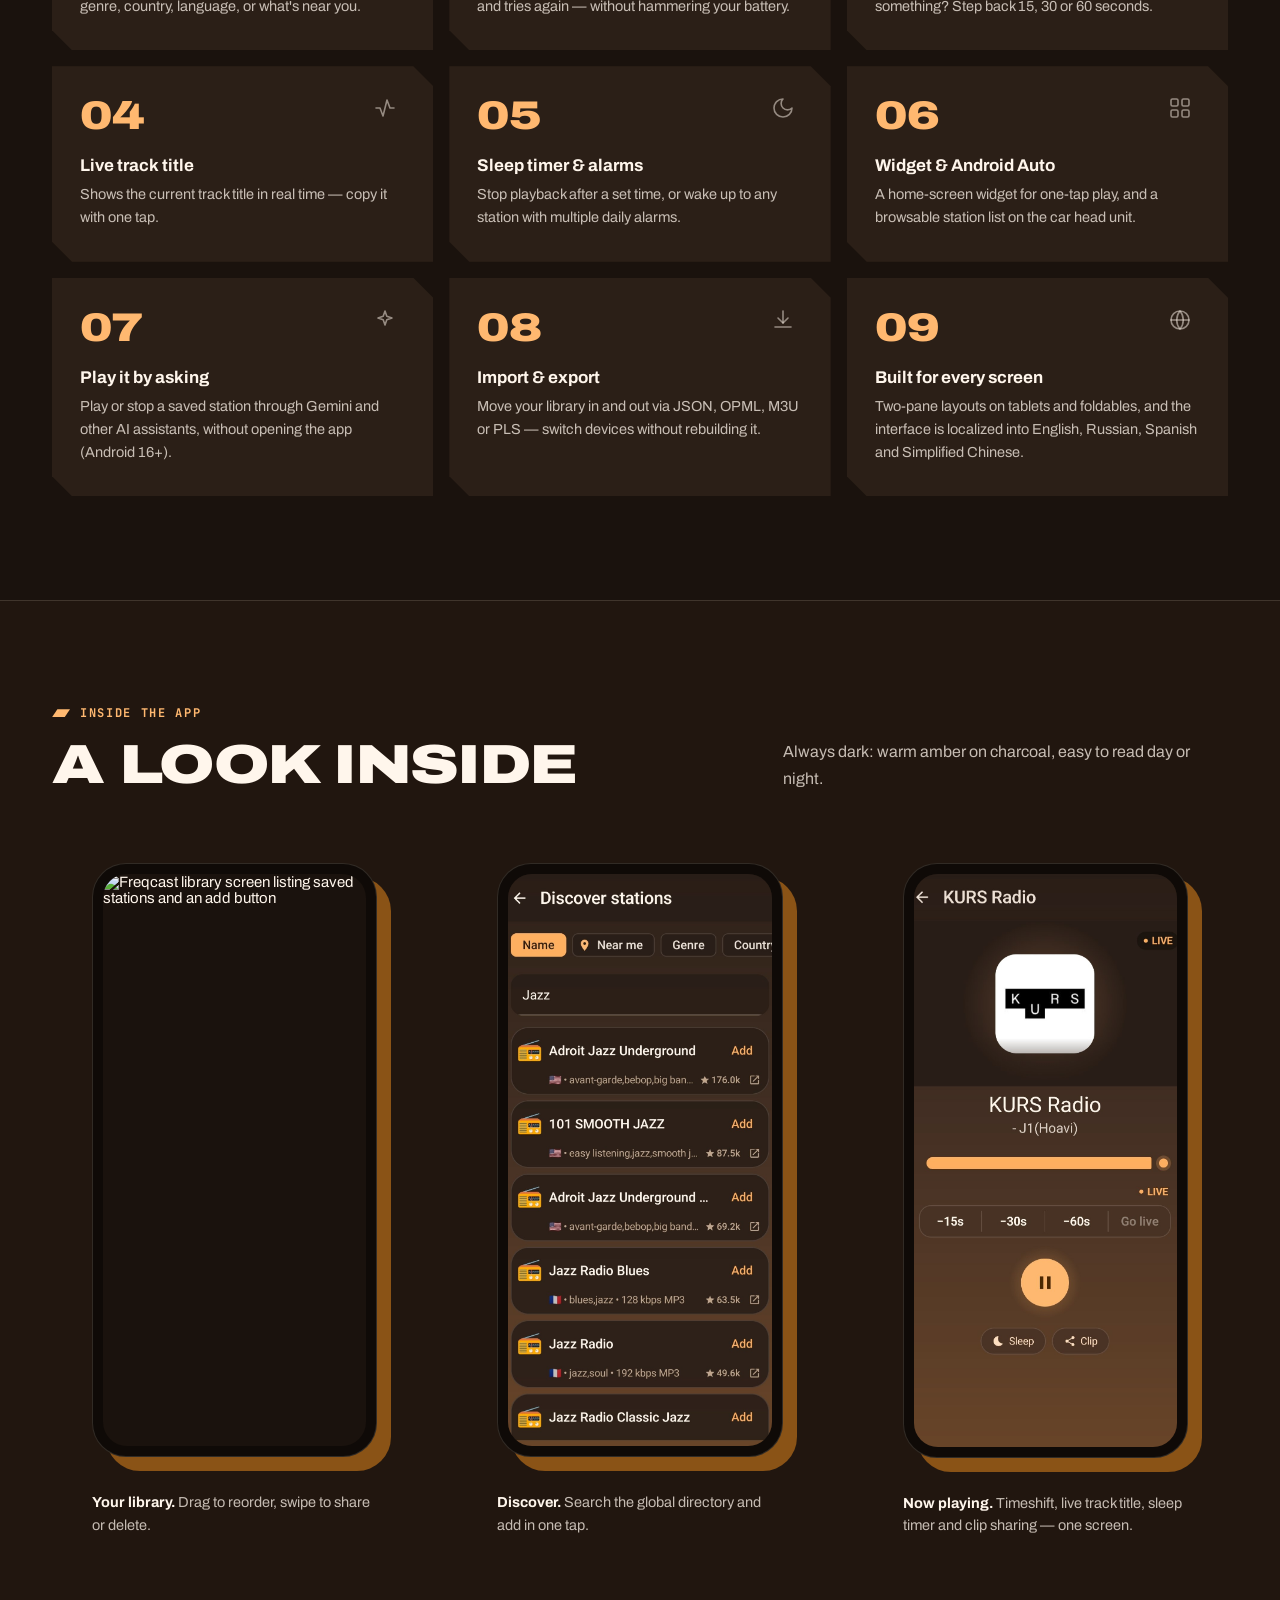
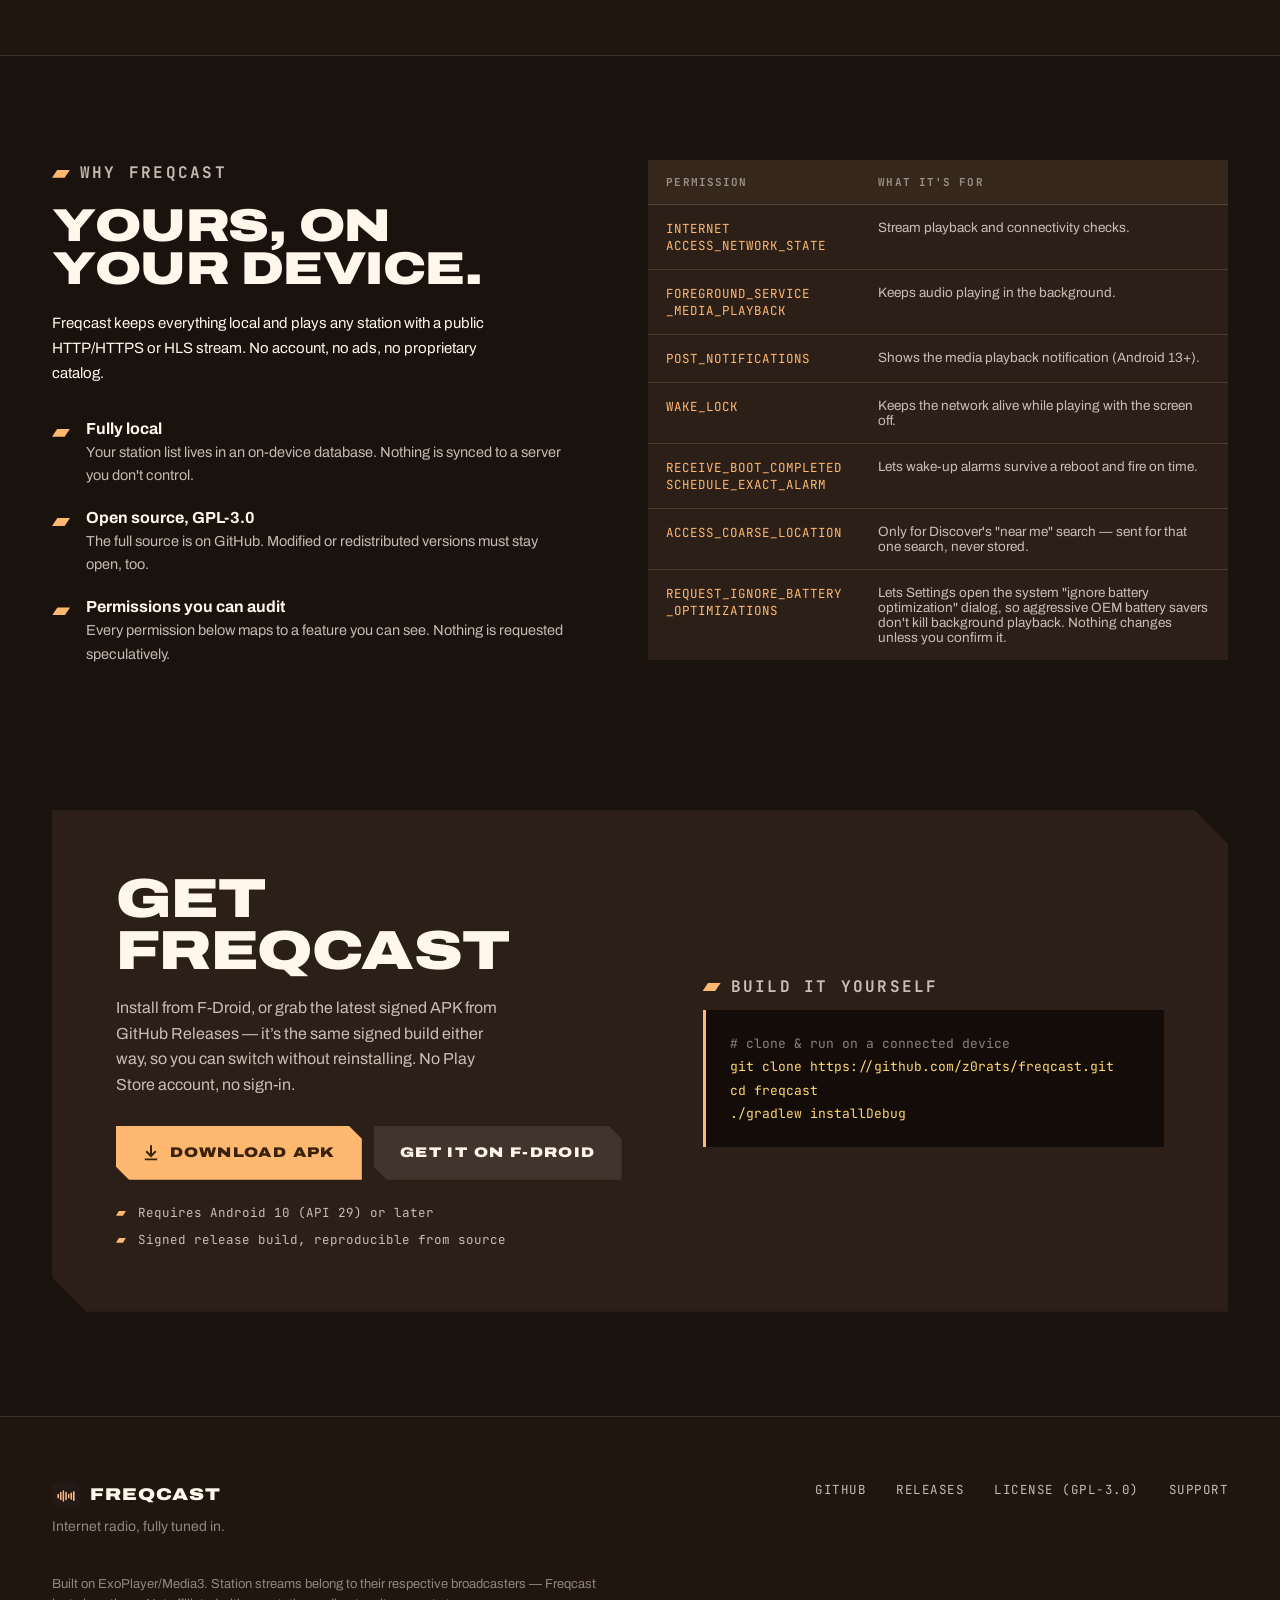
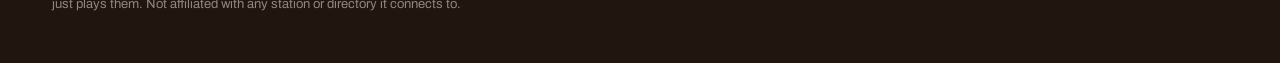
==== commit fad943ec: "Refresh Roborazzi StationItem baselines" ====
--- a/docs/index.html
+++ b/docs/index.html
@@ -49,7 +49,7 @@
         <a class="btn btn-ghost" href="https://f-droid.org/packages/com.freqcast/">Get it on F-Droid</a>
         <a class="btn btn-ghost" href="https://github.com/z0rats/freqcast">View source</a>
       </div>
-      <p class="try-line"><b>Try it:</b> tap a station or ▶ · open Discover · swipe a card left · press, hold and drag to reorder.<br>Some directory stations are plain http and can’t start from a web page.</p>
+      <p class="try-line"><b>Try it:</b> tap a station · open Discover · swipe a card left · press, hold and drag to reorder.<br>Some directory stations are plain http and can’t start from a web page.</p>
       <p class="hero-meta">NO ACCOUNT · NO ADS · NO CATALOG LOCK-IN · GPL-3.0</p>
     </div>
   </div>
@@ -234,7 +234,7 @@
       <figure class="shot">
         <div class="phone">
           <div class="phone-screen">
-            <img src="screenshots/1.png" alt="Freqcast library screen listing saved stations with play buttons and an add button" loading="lazy">
+            <img src="screenshots/1.png" alt="Freqcast library screen listing saved stations and an add button" loading="lazy">
           </div>
         </div>
         <figcaption><b>Your library.</b> Drag to reorder, swipe to share or delete.</figcaption>
--- a/docs/demo/player.css
+++ b/docs/demo/player.css
@@ -197,9 +197,6 @@
 .fc-eq i:nth-child(3) { animation-duration: 0.38s; }
 @keyframes fc-eq { to { transform: scaleY(1); } }
 
-.fc-play { flex: none; width: 48px; height: 48px; margin-right: -4px; border-radius: 8px; display: grid; place-items: center; color: var(--fc-accent); }
-.fc-play svg { width: 32px; height: 32px; }
-
 /* ---------- empty / no-results ---------- */
 .fc-empty {
   position: absolute; inset: 0; display: none; flex-direction: column; align-items: center; justify-content: center;
@@ -294,18 +291,17 @@
   50% { box-shadow: 24px 24px 0 #b9741f; }
 }
 }
-.fc-row.fc-nudge .fc-play { position: relative; }
-.fc-row.fc-nudge .fc-play::before {
-  content: ""; position: absolute; left: 50%; top: 50%; width: 32px; height: 32px; margin: -16px 0 0 -16px;
-  border-radius: 50%; border: 2px solid var(--fc-accent); animation: fc-ring 1.4s ease-out infinite; pointer-events: none;
-}
-@keyframes fc-ring { from { transform: scale(0.9); opacity: 0.95; } to { transform: scale(1.9); opacity: 0; } }
+.fc-row.fc-nudge .fc-card { animation: fc-card-hint 1.4s ease-out infinite; }
+@keyframes fc-card-hint {
+  from { box-shadow: 0 0 0 0 var(--fc-accent); }
+  to { box-shadow: 0 0 0 8px transparent; }
+}
 .fc-tip {
-  position: absolute; z-index: 7; right: 40px; top: 78px; padding: 7px 12px; border-radius: 12px;
+  position: absolute; z-index: 7; left: 16px; top: 78px; padding: 7px 12px; border-radius: 12px;
   background: var(--fc-primary); color: #3a2109; font-size: 12px; font-weight: 500; white-space: nowrap;
   box-shadow: 0 4px 12px rgba(0, 0, 0, 0.4); animation: fc-bob 1.4s ease-in-out infinite; pointer-events: none;
 }
-.fc-tip::before { content: ""; position: absolute; top: -5px; right: 20px; width: 10px; height: 10px; background: var(--fc-primary); transform: rotate(45deg); border-radius: 2px; }
+.fc-tip::before { content: ""; position: absolute; top: -5px; left: 24px; width: 10px; height: 10px; background: var(--fc-primary); transform: rotate(45deg); border-radius: 2px; }
 @keyframes fc-bob { 0%, 100% { transform: translateY(0); } 50% { transform: translateY(3px); } }
 
 /* ---------- toast + dialog ---------- */
